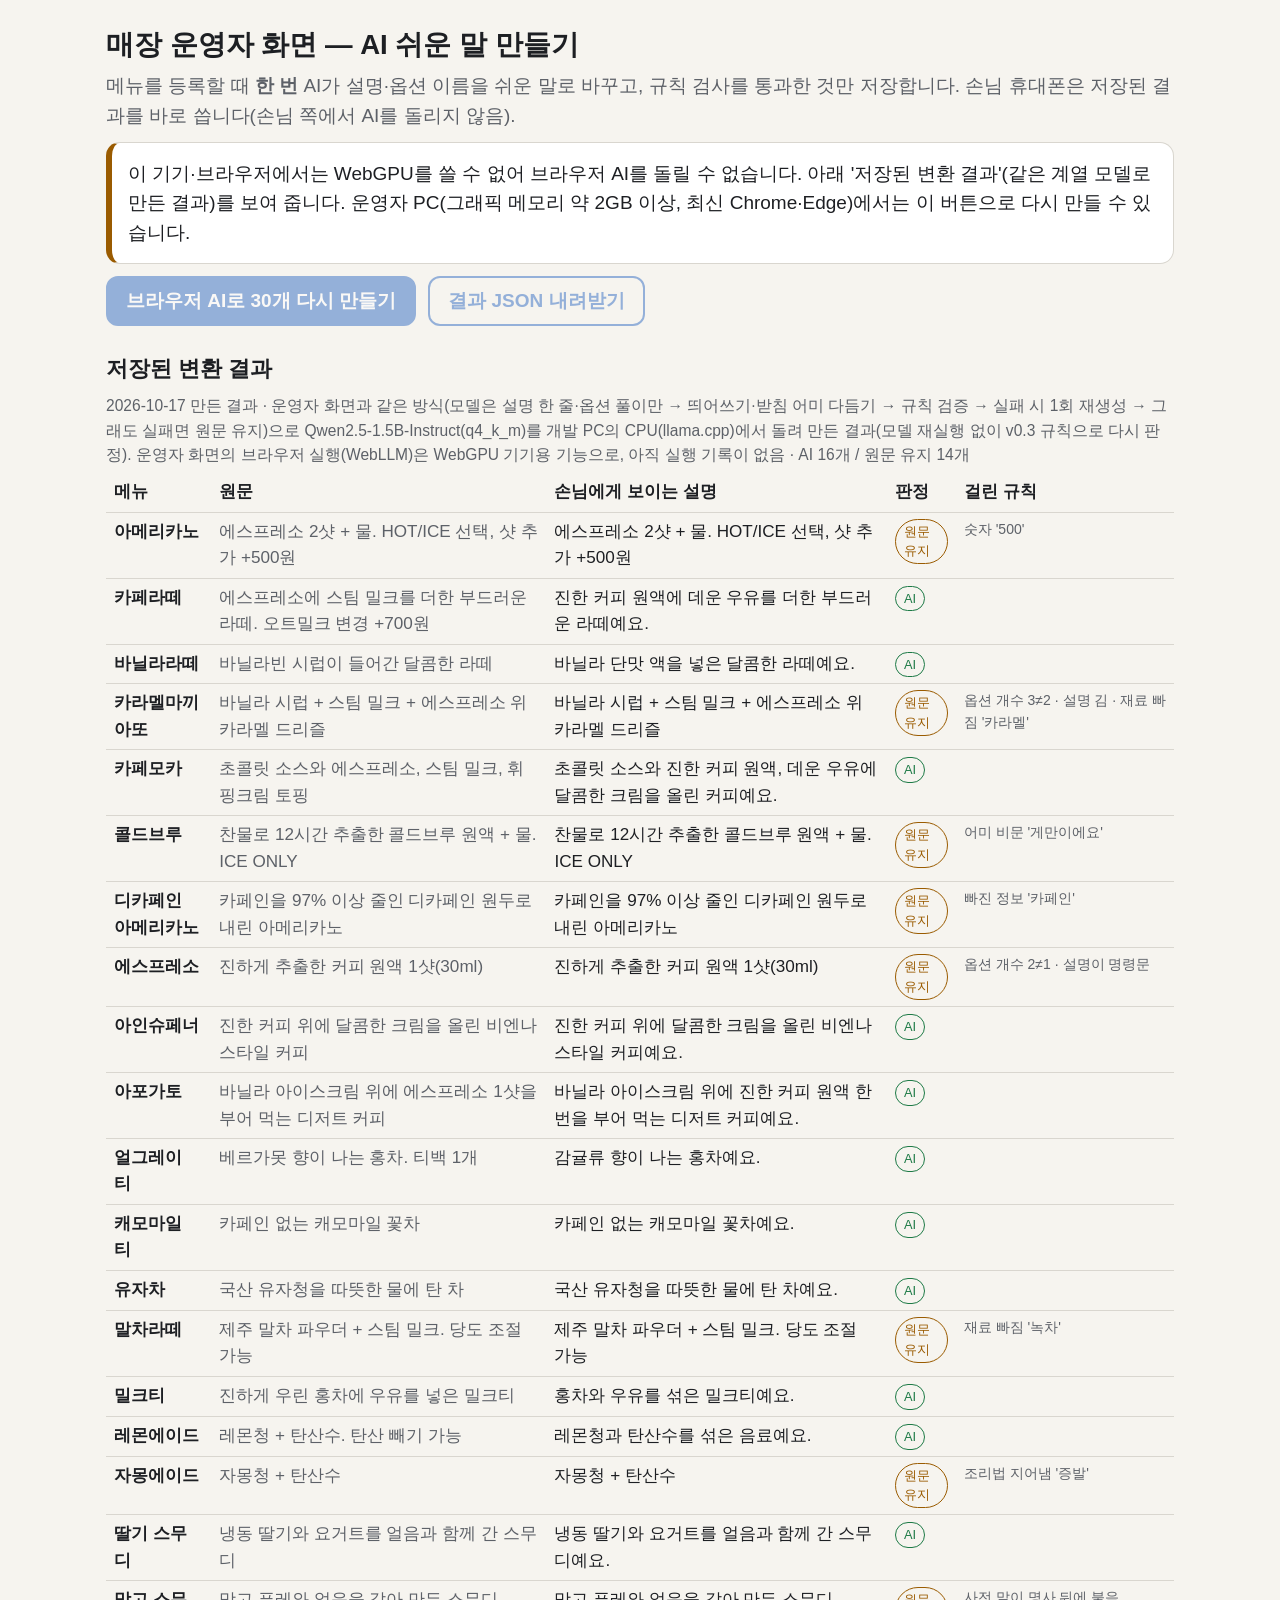
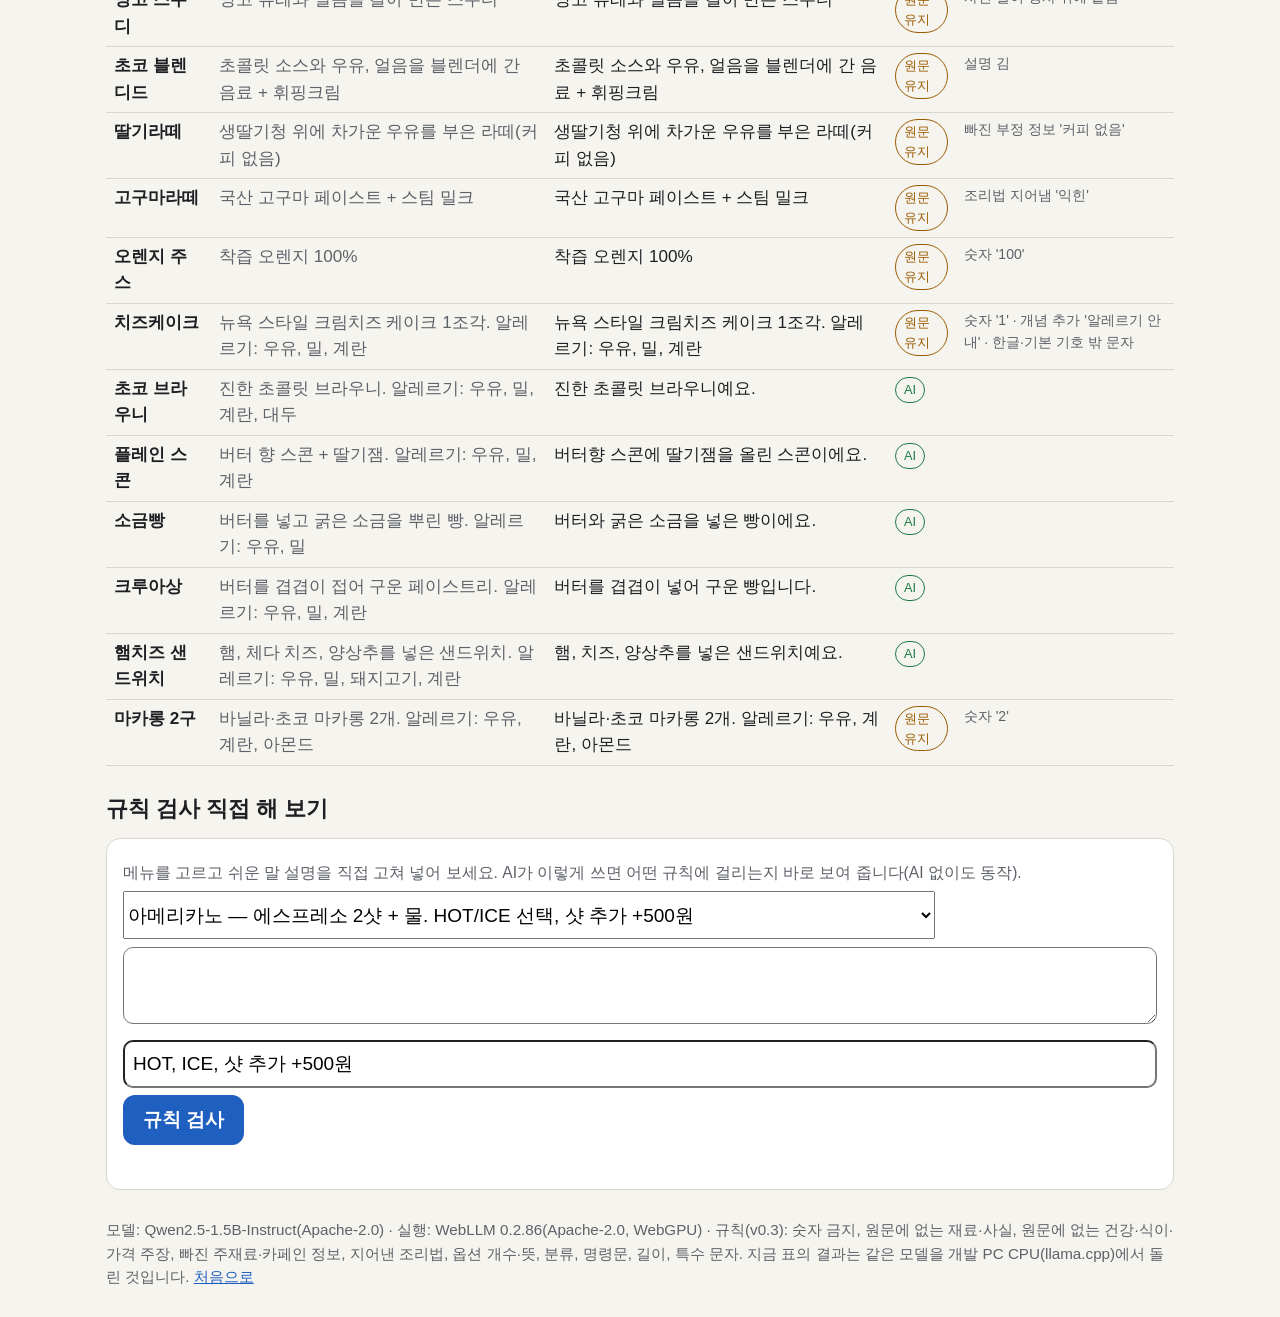
==== admin.html @ 0eb29855 "v0.3: 보안·안전 수정(돌아갈 화면 next는 같은 출처의 정해진 페이지만 — 외부 주소·javascript: 무시, 한 가지씩 모드에서도 알레르기 확인을 반드시 거침, 결제하" ====
<!doctype html>
<html lang="ko">
<head>
<meta charset="utf-8">
<meta name="viewport" content="width=device-width, initial-scale=1">
<title>운영자 화면 — 내 방식 QR</title>
<link rel="stylesheet" href="css/app.css">
</head>
<body>
<main class="wrap wide">
  <h1>매장 운영자 화면 — AI 쉬운 말 만들기</h1>
  <p class="sub">메뉴를 등록할 때 <b>한 번</b> AI가 설명·옵션 이름을 쉬운 말로 바꾸고, 규칙 검사를 통과한 것만 저장합니다. 손님 휴대폰은 저장된 결과를 바로 씁니다(손님 쪽에서 AI를 돌리지 않음).</p>

  <div class="card notice" id="gpu" aria-live="polite">브라우저 AI 사용 가능 여부를 확인하는 중…</div>
  <div class="row">
    <button id="run" type="button" disabled>브라우저 AI로 30개 다시 만들기</button>
    <button id="dl" type="button" class="ghost" disabled>결과 JSON 내려받기</button>
    <span id="prog" class="sub small live"></span>
  </div>

  <h2>저장된 변환 결과</h2>
  <p class="sub small" id="how"></p>
  <div style="overflow-x:auto"><table id="tbl"><thead><tr><th>메뉴</th><th>원문</th><th>손님에게 보이는 설명</th><th>판정</th><th>걸린 규칙</th></tr></thead><tbody></tbody></table></div>

  <h2>규칙 검사 직접 해 보기</h2>
  <div class="card">
    <p class="sub small">메뉴를 고르고 쉬운 말 설명을 직접 고쳐 넣어 보세요. AI가 이렇게 쓰면 어떤 규칙에 걸리는지 바로 보여 줍니다(AI 없이도 동작).</p>
    <div class="row"><select id="pickItem" style="font:inherit; min-height:var(--btn-h)"></select></div>
    <p><textarea id="tryDesc" rows="2" style="width:100%; font:inherit; padding:8px; border-radius:10px"></textarea></p>
    <p><input id="tryOpts" style="width:100%; font:inherit; min-height:var(--btn-h); padding:0 8px; border-radius:10px" placeholder="옵션(쉼표로 나눔)"></p>
    <button id="tryBtn" type="button">규칙 검사</button>
    <div id="tryOut" class="live" aria-live="polite"></div>
  </div>
  <p class="foot">모델: Qwen2.5-1.5B-Instruct(Apache-2.0) · 실행: WebLLM 0.2.86(Apache-2.0, WebGPU) · 규칙(v0.3): 숫자 금지, 원문에 없는 재료·사실, 원문에 없는 건강·식이·가격 주장, 빠진 주재료·카페인 정보, 지어낸 조리법, 옵션 개수·뜻, 분류, 명령문, 길이, 특수 문자. 지금 표의 결과는 같은 모델을 개발 PC CPU(llama.cpp)에서 돌린 것입니다. <a href="index.html">처음으로</a></p>
</main>
<script type="module">
import { loadStore, el } from "./js/common.js";
import { checkEasy, tidy, SYSTEM, EX_IN, EX_OUT, SCHEMA, hints } from "./js/rules.js";
const store = await loadStore();
const items = store.menu.items;
const result = Object.fromEntries(store.easy.rows.map((r) => [r.id, { ...r }]));
document.getElementById("how").textContent = `${store.easy.made} 만든 결과 · ${store.easy.how} · AI ${store.easy.summary.ai}개 / 원문 유지 ${store.easy.summary.original}개`;
const tbody = document.querySelector("#tbl tbody");
function drawTable() {
  tbody.replaceChildren(...items.map((it) => {
    const r = result[it.id] || {};
    const shown = r.used === "AI" ? r.easy_desc : it.desc;
    return el("tr", {}, el("td", {}, el("b", {}, it.name)), el("td", { class: "sub" }, it.desc), el("td", {}, shown),
      el("td", {}, el("span", { class: "tag " + (r.used === "AI" ? "ai" : "orig") }, r.used || "—")),
      el("td", { class: "sub small" }, (r.rule_flags || []).join(" · ")));
  }));
}
drawTable();

// WebGPU 확인 — 없으면 이유를 보여 주고 저장된 결과로 시연
const gpuBox = document.getElementById("gpu");
let adapter = null;
try { adapter = navigator.gpu ? await navigator.gpu.requestAdapter() : null; } catch (e) { adapter = null; }
if (!adapter) {
  gpuBox.textContent = "이 기기·브라우저에서는 WebGPU를 쓸 수 없어 브라우저 AI를 돌릴 수 없습니다. 아래 '저장된 변환 결과'(같은 계열 모델로 만든 결과)를 보여 줍니다. 운영자 PC(그래픽 메모리 약 2GB 이상, 최신 Chrome·Edge)에서는 이 버튼으로 다시 만들 수 있습니다.";
} else {
  gpuBox.classList.remove("notice");
  gpuBox.textContent = "WebGPU 사용 가능 — 버튼을 누르면 모델(약 1GB)을 한 번 내려받아 브라우저 안에서 변환합니다. 메뉴 내용은 서버로 보내지 않습니다.";
  document.getElementById("run").disabled = false;
}

let engine = null, made = null;
const prog = document.getElementById("prog");
document.getElementById("run").onclick = async () => {
  document.getElementById("run").disabled = true;
  try {
    const webllm = await import("https://esm.run/@mlc-ai/web-llm@0.2.86");
    engine = await webllm.CreateMLCEngine("Qwen2.5-1.5B-Instruct-q4f16_1-MLC", { initProgressCallback: (r) => (prog.textContent = r.text) });
    const rows = [];
    for (const [n, it] of items.entries()) {
      const h = hints(it, store.glossary);
      let user = JSON.stringify({ id: it.id, name: it.name, desc: it.desc, options: it.options });
      if (h.length) user += "\n바꿔 쓸 말(꼭 이렇게): " + h.join(", ");
      let out = {}, flags = ["시도 안 함"], tries = 0;
      for (let t = 0; t < 2; t++) {
        tries = t + 1;
        prog.textContent = `${n + 1}/${items.length} ${it.name} — ${t ? "다시 만드는 중" : "만드는 중"}`;
        const r = await engine.chat.completions.create({
          messages: [{ role: "system", content: SYSTEM },
            { role: "user", content: JSON.stringify(EX_IN) + "\n바꿔 쓸 말(꼭 이렇게): 파우더=가루, 스팀 밀크=데운 우유, 휘핑=달콤한 크림, HOT=따뜻하게, ICE=차갑게" },
            { role: "assistant", content: JSON.stringify(EX_OUT) }, { role: "user", content: user }],
          response_format: { type: "json_object", schema: JSON.stringify(SCHEMA) }, temperature: 0.2 + 0.3 * t, max_tokens: 200 });
        try { out = JSON.parse(r.choices[0].message.content); out.easy_desc = tidy(String(out.easy_desc || "")).text; flags = checkEasy(it, out); } catch (e) { out = {}; flags = ["JSON 오류"]; }
        if (!flags.length) break;
      }
      const used = flags.length ? "원문 유지" : "AI";
      result[it.id] = { id: it.id, used, easy_desc: used === "AI" ? out.easy_desc : null, easy_options: used === "AI" ? out.options : null, rule_flags: flags, tries };
      rows.push(result[it.id]); drawTable();
    }
    made = { store_id: store.menu.store_id, made: new Date().toISOString().slice(0, 10), how: "운영자 화면(WebLLM Qwen2.5-1.5B-Instruct-q4f16_1-MLC) → 띄어쓰기·어미 다듬기 → 규칙 검증(v0.3) → 1회 재생성 → 실패면 원문 유지",
      model: "Qwen2.5-1.5B-Instruct-q4f16_1-MLC", summary: { ai: rows.filter((r) => r.used === "AI").length, original: rows.filter((r) => r.used !== "AI").length }, rows };
    prog.textContent = `끝 — AI ${made.summary.ai}개 / 원문 유지 ${made.summary.original}개. 확인 뒤 내려받아 매장 자료로 저장하세요.`;
    document.getElementById("dl").disabled = false;
  } catch (e) {
    prog.textContent = "브라우저 AI 실행 실패: " + (e && e.message ? e.message : e) + " — 저장된 결과를 계속 씁니다.";
  }
};
document.getElementById("dl").onclick = () => {
  const a = el("a", { href: URL.createObjectURL(new Blob([JSON.stringify(made, null, 1)], { type: "application/json" })), download: `easy-${store.menu.store_id}.json` });
  document.body.append(a); a.click(); a.remove();
};

// 규칙 검사 직접 해 보기
const pick = document.getElementById("pickItem");
items.forEach((it) => pick.append(el("option", { value: it.id }, `${it.name} — ${it.desc}`)));
function loadTry() {
  const it = items.find((i) => i.id === pick.value), r = result[it.id];
  document.getElementById("tryDesc").value = r && r.used === "AI" ? r.easy_desc : "";
  document.getElementById("tryOpts").value = (r && r.easy_options ? r.easy_options : it.options).join(", ");
  document.getElementById("tryOut").textContent = "";
}
pick.onchange = loadTry; loadTry();
document.getElementById("tryBtn").onclick = () => {
  const it = items.find((i) => i.id === pick.value);
  const opts = document.getElementById("tryOpts").value.split(",").map((s) => s.trim()).filter(Boolean);
  const flags = checkEasy(it, { id: it.id, easy_desc: tidy(document.getElementById("tryDesc").value.trim()).text, options: opts });
  const out = document.getElementById("tryOut");
  out.replaceChildren(flags.length ? el("div", { class: "card allergy" }, el("b", {}, "걸린 규칙 → 이 글은 손님에게 보이지 않고 원문이 나갑니다"), el("ul", {}, ...flags.map((f) => el("li", {}, f))))
    : el("div", { class: "card" }, el("b", {}, "통과 → 이 쉬운 말이 손님 화면에 나갑니다")));
};
</script>
</body>
</html>
---- css/app.css ----
/* 내 방식 QR — 공통 스타일. 프로필 기능 코드가 body 클래스로 붙는다:
   p-big(큰 글씨) · p-hc(고대비) · p-touch(큰 버튼) · p-one(한 화면 한 선택) — 쉬운 말·읽어 주기는 내용·동작으로 처리 */
:root {
  --bg: #f6f4ef;
  --surface: #ffffff;
  --ink: #1d1f23;
  --sub: #5d6168;
  --line: #d9d6cf;
  --accent: #1f5fbf;
  --accent-ink: #ffffff;
  --ok: #1d7a46;
  --warn: #9a5b00;
  --danger: #b3261e;
  --focus: #ffbf00;
  --fs: 19px;   /* v0.3: 첫 화면 글씨 17px → 19px(1차 모의 심사 E) */
  --btn-h: 48px;
  --radius: 14px;
  --gap: 12px;
}
.p-big { --fs: 28px; }
.p-touch { --btn-h: 76px; --gap: 18px; }
.p-hc {
  --bg: #000000; --surface: #0b0b0b; --ink: #ffffff; --sub: #e6e6e6; --line: #ffffff;
  --accent: #ffd400; --accent-ink: #000000; --ok: #7CFF9B; --warn: #ffd400; --danger: #ff8a80;
}
* { box-sizing: border-box; }
html, body { margin: 0; padding: 0; }
body {
  background: var(--bg); color: var(--ink);
  font: 400 var(--fs)/1.55 -apple-system, "Apple SD Gothic Neo", "Malgun Gothic", "Noto Sans KR", sans-serif;
  -webkit-text-size-adjust: 100%;
}
a { color: var(--accent); }
.p-hc a { color: var(--accent); text-decoration: underline; }
:focus-visible { outline: 4px solid var(--focus); outline-offset: 2px; }
.wrap { max-width: 720px; margin: 0 auto; padding: 16px; }
.wide { max-width: 1100px; }
h1 { font-size: 1.45em; line-height: 1.3; margin: 0.4em 0 0.3em; }
h2 { font-size: 1.15em; margin: 1.2em 0 0.4em; }
p { margin: 0.4em 0; }
.sub { color: var(--sub); }
.small { font-size: 0.82em; }
.card {
  background: var(--surface); border: 1px solid var(--line); border-radius: var(--radius);
  padding: 16px; margin: var(--gap) 0;
}
.p-hc .card { border-width: 2px; }
.row { display: flex; gap: var(--gap); flex-wrap: wrap; align-items: center; }
.grow { flex: 1 1 auto; }
button, .btn {
  display: inline-flex; align-items: center; justify-content: center; gap: 8px;
  min-height: var(--btn-h); min-width: var(--btn-h); padding: 8px 18px;
  font: inherit; font-weight: 700; border-radius: 12px; cursor: pointer;
  border: 2px solid var(--accent); background: var(--accent); color: var(--accent-ink); text-decoration: none;
}
button.ghost, .btn.ghost { background: transparent; color: var(--accent); }
button.danger { background: var(--danger); border-color: var(--danger); color: #fff; }
.p-hc button.danger { color: #000; }
button:disabled { opacity: 0.45; cursor: not-allowed; }
.block { display: flex; width: 100%; margin: var(--gap) 0; }
.tag { display: inline-block; font-size: 0.75em; padding: 2px 8px; border-radius: 999px; border: 1px solid var(--line); color: var(--sub); }
.tag.ai { border-color: var(--ok); color: var(--ok); }
.tag.orig { border-color: var(--warn); color: var(--warn); }
.notice { border-left: 6px solid var(--warn); }
.allergy { border-left: 6px solid var(--danger); }
.price { font-weight: 800; white-space: nowrap; }
.callbar {
  position: sticky; bottom: 0; background: var(--bg); padding: 10px 0; border-top: 1px solid var(--line);
  display: flex; gap: var(--gap);
}
.callbar button { flex: 1; }
table { border-collapse: collapse; width: 100%; font-size: 0.9em; }
th, td { border-bottom: 1px solid var(--line); padding: 6px 8px; text-align: left; vertical-align: top; }
.toggle {
  display: flex; align-items: center; justify-content: space-between; gap: 12px; padding: 12px 0;
  border-bottom: 1px solid var(--line); min-height: var(--btn-h);
}
.toggle input { width: 32px; height: 32px; accent-color: var(--accent); }
.step-title { font-size: 1.25em; font-weight: 800; margin: 0.2em 0 0.6em; }
.step-title:focus { outline: none; }
.choice { display: flex; flex-direction: column; gap: var(--gap); }
.choice button { justify-content: flex-start; text-align: left; background: var(--surface); color: var(--ink); border-color: var(--line); }
.choice button[aria-pressed="true"] { border-color: var(--accent); box-shadow: inset 0 0 0 3px var(--accent); }
.foot { margin: 28px 0 12px; font-size: 0.8em; color: var(--sub); }
.qrbox { display: flex; justify-content: center; padding: 12px; background: #fff; border-radius: 12px; }
.qrbox img, .qrbox svg { width: 240px; height: 240px; image-rendering: pixelated; }
.live { min-height: 1.5em; }
/* 키오스크(기본 화면 — 일부러 빽빽하게) */
.kiosk { font-size: 13px; }
.kiosk .grid { display: grid; grid-template-columns: repeat(auto-fill, minmax(120px, 1fr)); gap: 6px; }
.kiosk .item { background: #fff; border: 1px solid #ddd; border-radius: 6px; padding: 6px; font-size: 12px; line-height: 1.3; }
.kiosk .item b { display: block; font-size: 13px; }
.kiosk .tabs { display: flex; gap: 4px; flex-wrap: wrap; margin: 6px 0; }
.kiosk .tabs button { min-height: 30px; padding: 2px 10px; font-size: 12px; border-radius: 6px; }
.kiosk .myway { min-height: 64px; font-size: 18px; width: 100%; margin: 8px 0; }
.modal { position: fixed; inset: 0; background: rgba(0,0,0,0.55); display: none; align-items: center; justify-content: center; padding: 16px; z-index: 10; }
.modal.open { display: flex; }
.modal .card { max-width: 420px; width: 100%; }
/* 한 기기 시연 */
.demo { display: grid; grid-template-columns: 1.4fr 1fr; gap: 16px; }
.demo iframe { width: 100%; height: 760px; border: 1px solid var(--line); border-radius: 16px; background: #fff; }
.phoneframe { max-width: 400px; justify-self: center; width: 100%; }
@media (max-width: 860px) { .demo { grid-template-columns: 1fr; } .demo iframe { height: 640px; } }

/* v0.3: 화면 읽기 프로그램에만 들리는 안내 한 줄(aria-live는 여기만) */
.sr-only { position:absolute; width:1px; height:1px; padding:0; margin:-1px; overflow:hidden; clip:rect(0,0,0,0); white-space:nowrap; border:0; }
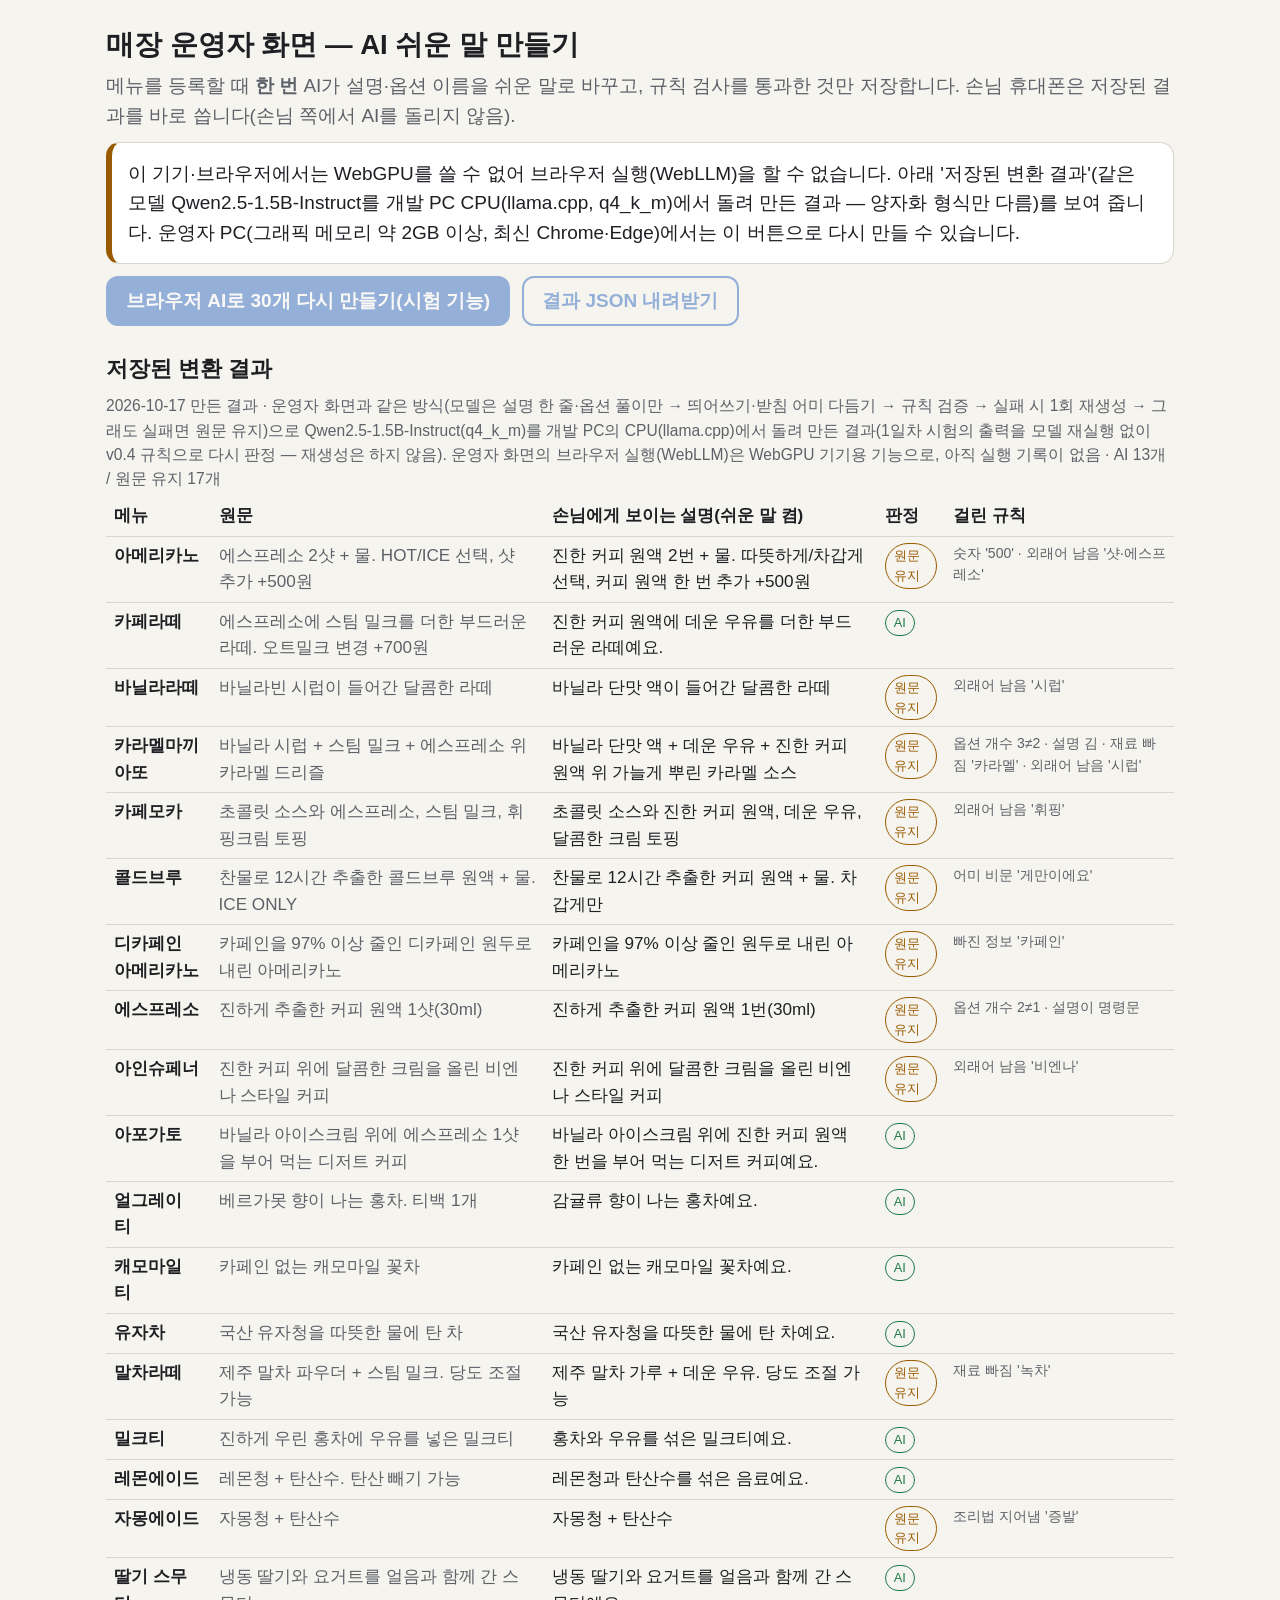
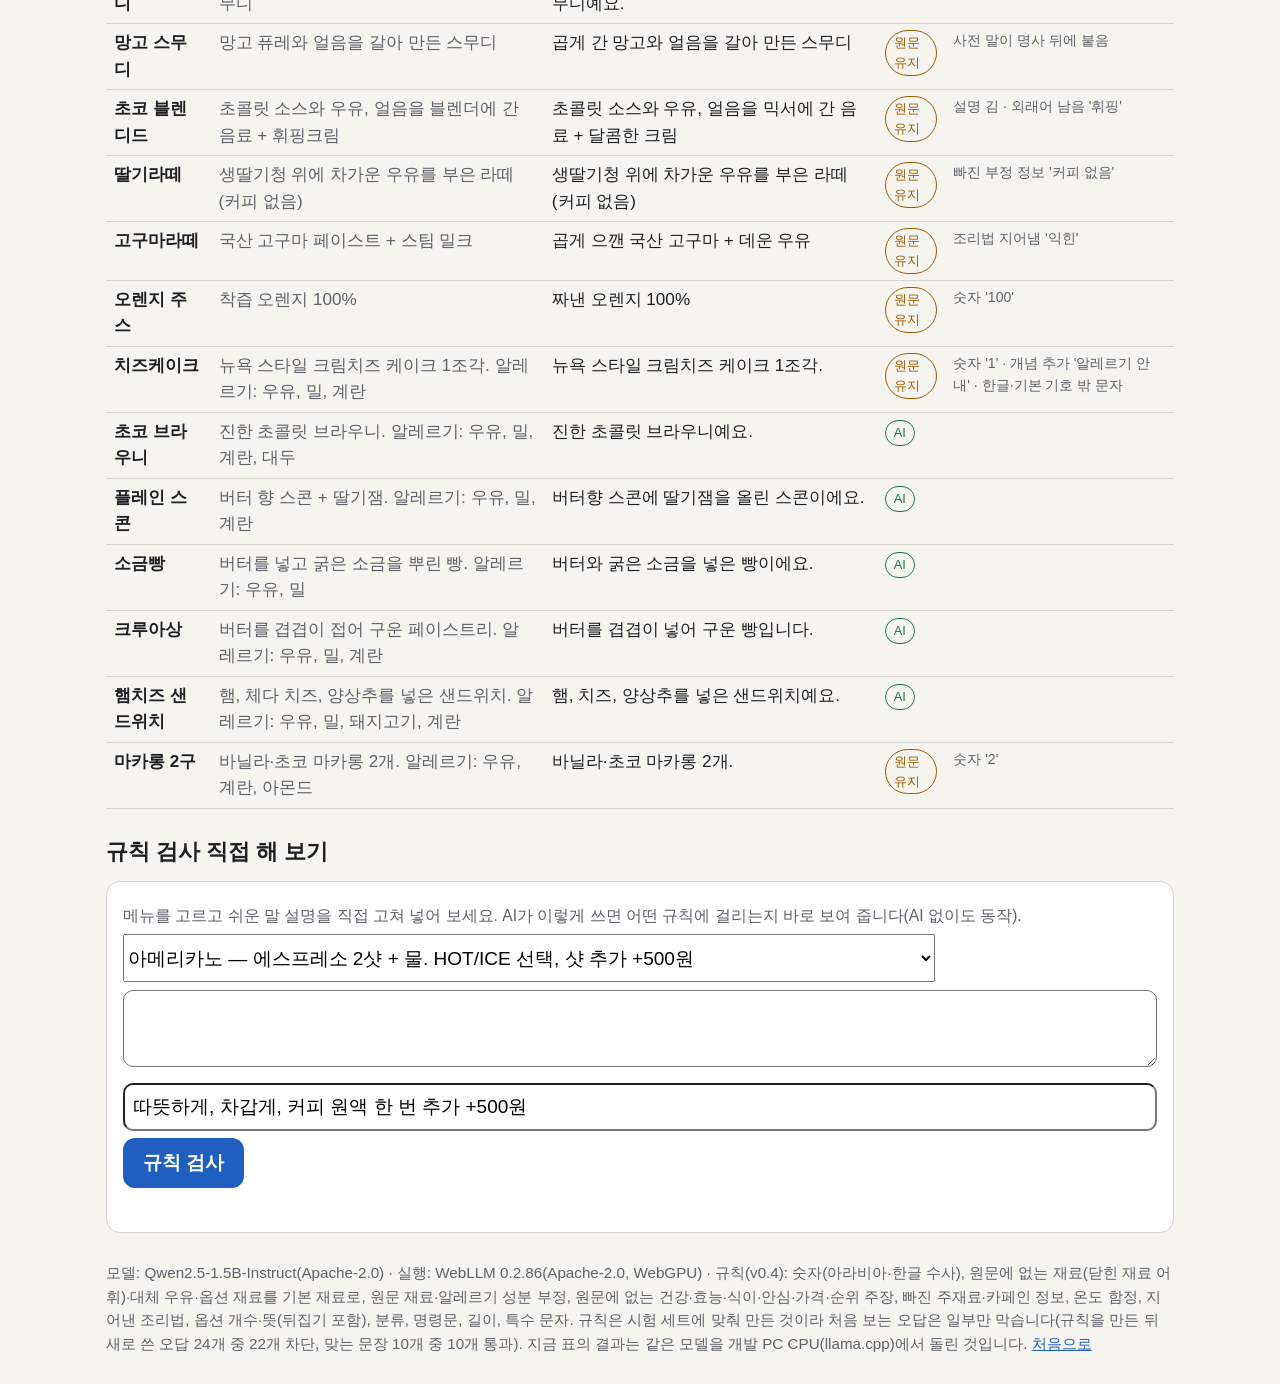
==== commit a58d6518: "v0.4: 알레르기(모든 모드에서 메뉴를 고르면 설명·알레르기 확인이 먼저, 매장이 적지 않은 메뉴는 메뉴 글의 재료 낱말로 성분 표시 + '매장에 확인') · 키오스크가 자기 가" ====
--- a/admin.html
+++ b/admin.html
@@ -13,14 +13,14 @@
 
   <div class="card notice" id="gpu" aria-live="polite">브라우저 AI 사용 가능 여부를 확인하는 중…</div>
   <div class="row">
-    <button id="run" type="button" disabled>브라우저 AI로 30개 다시 만들기</button>
+    <button id="run" type="button" disabled>브라우저 AI로 30개 다시 만들기(시험 기능)</button>
     <button id="dl" type="button" class="ghost" disabled>결과 JSON 내려받기</button>
     <span id="prog" class="sub small live"></span>
   </div>
 
   <h2>저장된 변환 결과</h2>
   <p class="sub small" id="how"></p>
-  <div style="overflow-x:auto"><table id="tbl"><thead><tr><th>메뉴</th><th>원문</th><th>손님에게 보이는 설명</th><th>판정</th><th>걸린 규칙</th></tr></thead><tbody></tbody></table></div>
+  <div style="overflow-x:auto"><table id="tbl"><thead><tr><th>메뉴</th><th>원문</th><th>손님에게 보이는 설명(쉬운 말 켬)</th><th>판정</th><th>걸린 규칙</th></tr></thead><tbody></tbody></table></div>
 
   <h2>규칙 검사 직접 해 보기</h2>
   <div class="card">
@@ -31,10 +31,10 @@
     <button id="tryBtn" type="button">규칙 검사</button>
     <div id="tryOut" class="live" aria-live="polite"></div>
   </div>
-  <p class="foot">모델: Qwen2.5-1.5B-Instruct(Apache-2.0) · 실행: WebLLM 0.2.86(Apache-2.0, WebGPU) · 규칙(v0.3): 숫자 금지, 원문에 없는 재료·사실, 원문에 없는 건강·식이·가격 주장, 빠진 주재료·카페인 정보, 지어낸 조리법, 옵션 개수·뜻, 분류, 명령문, 길이, 특수 문자. 지금 표의 결과는 같은 모델을 개발 PC CPU(llama.cpp)에서 돌린 것입니다. <a href="index.html">처음으로</a></p>
+  <p class="foot">모델: Qwen2.5-1.5B-Instruct(Apache-2.0) · 실행: WebLLM 0.2.86(Apache-2.0, WebGPU) · 규칙(v0.4): 숫자(아라비아·한글 수사), 원문에 없는 재료(닫힌 재료 어휘)·대체 우유·옵션 재료를 기본 재료로, 원문 재료·알레르기 성분 부정, 원문에 없는 건강·효능·식이·안심·가격·순위 주장, 빠진 주재료·카페인 정보, 온도 함정, 지어낸 조리법, 옵션 개수·뜻(뒤집기 포함), 분류, 명령문, 길이, 특수 문자. 규칙은 시험 세트에 맞춰 만든 것이라 처음 보는 오답은 일부만 막습니다(규칙을 만든 뒤 새로 쓴 오답 24개 중 22개 차단, 맞는 문장 10개 중 10개 통과). 지금 표의 결과는 같은 모델을 개발 PC CPU(llama.cpp)에서 돌린 것입니다. <a href="index.html">처음으로</a></p>
 </main>
 <script type="module">
-import { loadStore, el } from "./js/common.js";
+import { loadStore, viewItem, el } from "./js/common.js";
 import { checkEasy, tidy, SYSTEM, EX_IN, EX_OUT, SCHEMA, hints } from "./js/rules.js";
 const store = await loadStore();
 const items = store.menu.items;
@@ -44,7 +44,8 @@
 function drawTable() {
   tbody.replaceChildren(...items.map((it) => {
     const r = result[it.id] || {};
-    const shown = r.used === "AI" ? r.easy_desc : it.desc;
+    // v0.4(2차 모의 심사 C): 실제 손님 화면(쉬운 말 켬)과 같은 글 — 원문 유지 항목은 사전 치환본 또는 매장 원문
+    const shown = viewItem(it, store, true).desc;
     return el("tr", {}, el("td", {}, el("b", {}, it.name)), el("td", { class: "sub" }, it.desc), el("td", {}, shown),
       el("td", {}, el("span", { class: "tag " + (r.used === "AI" ? "ai" : "orig") }, r.used || "—")),
       el("td", { class: "sub small" }, (r.rule_flags || []).join(" · ")));
@@ -54,13 +55,15 @@
 
 // WebGPU 확인 — 없으면 이유를 보여 주고 저장된 결과로 시연
 const gpuBox = document.getElementById("gpu");
-let adapter = null;
+let adapter = null, MODEL = "Qwen2.5-1.5B-Instruct-q4f16_1-MLC";
 try { adapter = navigator.gpu ? await navigator.gpu.requestAdapter() : null; } catch (e) { adapter = null; }
 if (!adapter) {
-  gpuBox.textContent = "이 기기·브라우저에서는 WebGPU를 쓸 수 없어 브라우저 AI를 돌릴 수 없습니다. 아래 '저장된 변환 결과'(같은 계열 모델로 만든 결과)를 보여 줍니다. 운영자 PC(그래픽 메모리 약 2GB 이상, 최신 Chrome·Edge)에서는 이 버튼으로 다시 만들 수 있습니다.";
+  gpuBox.textContent = "이 기기·브라우저에서는 WebGPU를 쓸 수 없어 브라우저 실행(WebLLM)을 할 수 없습니다. 아래 '저장된 변환 결과'(같은 모델 Qwen2.5-1.5B-Instruct를 개발 PC CPU(llama.cpp, q4_k_m)에서 돌려 만든 결과 — 양자화 형식만 다름)를 보여 줍니다. 운영자 PC(그래픽 메모리 약 2GB 이상, 최신 Chrome·Edge)에서는 이 버튼으로 다시 만들 수 있습니다.";
 } else {
   gpuBox.classList.remove("notice");
-  gpuBox.textContent = "WebGPU 사용 가능 — 버튼을 누르면 모델(약 1GB)을 한 번 내려받아 브라우저 안에서 변환합니다. 메뉴 내용은 서버로 보내지 않습니다.";
+  const f16 = adapter.features && adapter.features.has("shader-f16");
+  MODEL = f16 ? "Qwen2.5-1.5B-Instruct-q4f16_1-MLC" : "Qwen2.5-1.5B-Instruct-q4f32_1-MLC"; // v0.4(2차 모의 심사 C): f16이 없는 기기는 q4f32
+  gpuBox.textContent = `WebGPU 사용 가능(${f16 ? "f16" : "f16 없음 → q4f32"}) — 버튼을 누르면 모델(약 1~1.9GB)을 한 번 내려받아 브라우저 안에서 변환합니다. 메뉴 내용은 서버로 보내지 않습니다. (이 기능은 아직 실행 기록이 없는 시험 기능입니다)`;
   document.getElementById("run").disabled = false;
 }
 
@@ -70,7 +73,7 @@
   document.getElementById("run").disabled = true;
   try {
     const webllm = await import("https://esm.run/@mlc-ai/web-llm@0.2.86");
-    engine = await webllm.CreateMLCEngine("Qwen2.5-1.5B-Instruct-q4f16_1-MLC", { initProgressCallback: (r) => (prog.textContent = r.text) });
+    engine = await webllm.CreateMLCEngine(MODEL, { initProgressCallback: (r) => (prog.textContent = r.text) });
     const rows = [];
     for (const [n, it] of items.entries()) {
       const h = hints(it, store.glossary);
@@ -85,15 +88,15 @@
             { role: "user", content: JSON.stringify(EX_IN) + "\n바꿔 쓸 말(꼭 이렇게): 파우더=가루, 스팀 밀크=데운 우유, 휘핑=달콤한 크림, HOT=따뜻하게, ICE=차갑게" },
             { role: "assistant", content: JSON.stringify(EX_OUT) }, { role: "user", content: user }],
           response_format: { type: "json_object", schema: JSON.stringify(SCHEMA) }, temperature: 0.2 + 0.3 * t, max_tokens: 200 });
-        try { out = JSON.parse(r.choices[0].message.content); out.easy_desc = tidy(String(out.easy_desc || "")).text; flags = checkEasy(it, out); } catch (e) { out = {}; flags = ["JSON 오류"]; }
+        try { out = JSON.parse(r.choices[0].message.content); out.easy_desc = tidy(String(out.easy_desc || "")).text; flags = checkEasy(it, out, store.glossary); } catch (e) { out = {}; flags = ["JSON 오류"]; }
         if (!flags.length) break;
       }
       const used = flags.length ? "원문 유지" : "AI";
       result[it.id] = { id: it.id, used, easy_desc: used === "AI" ? out.easy_desc : null, easy_options: used === "AI" ? out.options : null, rule_flags: flags, tries };
       rows.push(result[it.id]); drawTable();
     }
-    made = { store_id: store.menu.store_id, made: new Date().toISOString().slice(0, 10), how: "운영자 화면(WebLLM Qwen2.5-1.5B-Instruct-q4f16_1-MLC) → 띄어쓰기·어미 다듬기 → 규칙 검증(v0.3) → 1회 재생성 → 실패면 원문 유지",
-      model: "Qwen2.5-1.5B-Instruct-q4f16_1-MLC", summary: { ai: rows.filter((r) => r.used === "AI").length, original: rows.filter((r) => r.used !== "AI").length }, rows };
+    made = { store_id: store.menu.store_id, made: new Date().toISOString().slice(0, 10), how: `운영자 화면(WebLLM ${MODEL}) → 띄어쓰기·어미 다듬기 → 규칙 검증(v0.4) → 1회 재생성 → 실패면 원문 유지`,
+      model: MODEL, summary: { ai: rows.filter((r) => r.used === "AI").length, original: rows.filter((r) => r.used !== "AI").length }, rows };
     prog.textContent = `끝 — AI ${made.summary.ai}개 / 원문 유지 ${made.summary.original}개. 확인 뒤 내려받아 매장 자료로 저장하세요.`;
     document.getElementById("dl").disabled = false;
   } catch (e) {
@@ -111,16 +114,16 @@
 function loadTry() {
   const it = items.find((i) => i.id === pick.value), r = result[it.id];
   document.getElementById("tryDesc").value = r && r.used === "AI" ? r.easy_desc : "";
-  document.getElementById("tryOpts").value = (r && r.easy_options ? r.easy_options : it.options).join(", ");
+  document.getElementById("tryOpts").value = viewItem(it, store, true).options.join(", "); // 손님 화면에 보이는 옵션 글
   document.getElementById("tryOut").textContent = "";
 }
 pick.onchange = loadTry; loadTry();
 document.getElementById("tryBtn").onclick = () => {
   const it = items.find((i) => i.id === pick.value);
   const opts = document.getElementById("tryOpts").value.split(",").map((s) => s.trim()).filter(Boolean);
-  const flags = checkEasy(it, { id: it.id, easy_desc: tidy(document.getElementById("tryDesc").value.trim()).text, options: opts });
+  const flags = checkEasy(it, { id: it.id, easy_desc: tidy(document.getElementById("tryDesc").value.trim()).text, options: opts }, store.glossary);
   const out = document.getElementById("tryOut");
-  out.replaceChildren(flags.length ? el("div", { class: "card allergy" }, el("b", {}, "걸린 규칙 → 이 글은 손님에게 보이지 않고 원문이 나갑니다"), el("ul", {}, ...flags.map((f) => el("li", {}, f))))
+  out.replaceChildren(flags.length ? el("div", { class: "card allergy" }, el("b", {}, "걸린 규칙 → 이 글은 손님에게 보이지 않고, 쉬운 낱말로 바꾼 매장 설명(그것도 어색하면 매장 설명 그대로)이 나갑니다"), el("ul", {}, ...flags.map((f) => el("li", {}, f))))
     : el("div", { class: "card" }, el("b", {}, "통과 → 이 쉬운 말이 손님 화면에 나갑니다")));
 };
 </script>
--- a/css/app.css
+++ b/css/app.css
@@ -69,6 +69,9 @@
   display: flex; gap: var(--gap);
 }
 .callbar button { flex: 1; }
+/* v0.4(2차 모의 심사 A: 하단 바가 초점 받은 메뉴를 최대 61% 가림) — 초점이 옮겨 갈 때 하단 바 높이만큼 비워 두기 */
+html { scroll-padding-bottom: calc(var(--btn-h) * 1.5 + 40px); }
+#app :focus { scroll-margin-bottom: calc(var(--btn-h) * 1.5 + 40px); }
 table { border-collapse: collapse; width: 100%; font-size: 0.9em; }
 th, td { border-bottom: 1px solid var(--line); padding: 6px 8px; text-align: left; vertical-align: top; }
 .toggle {
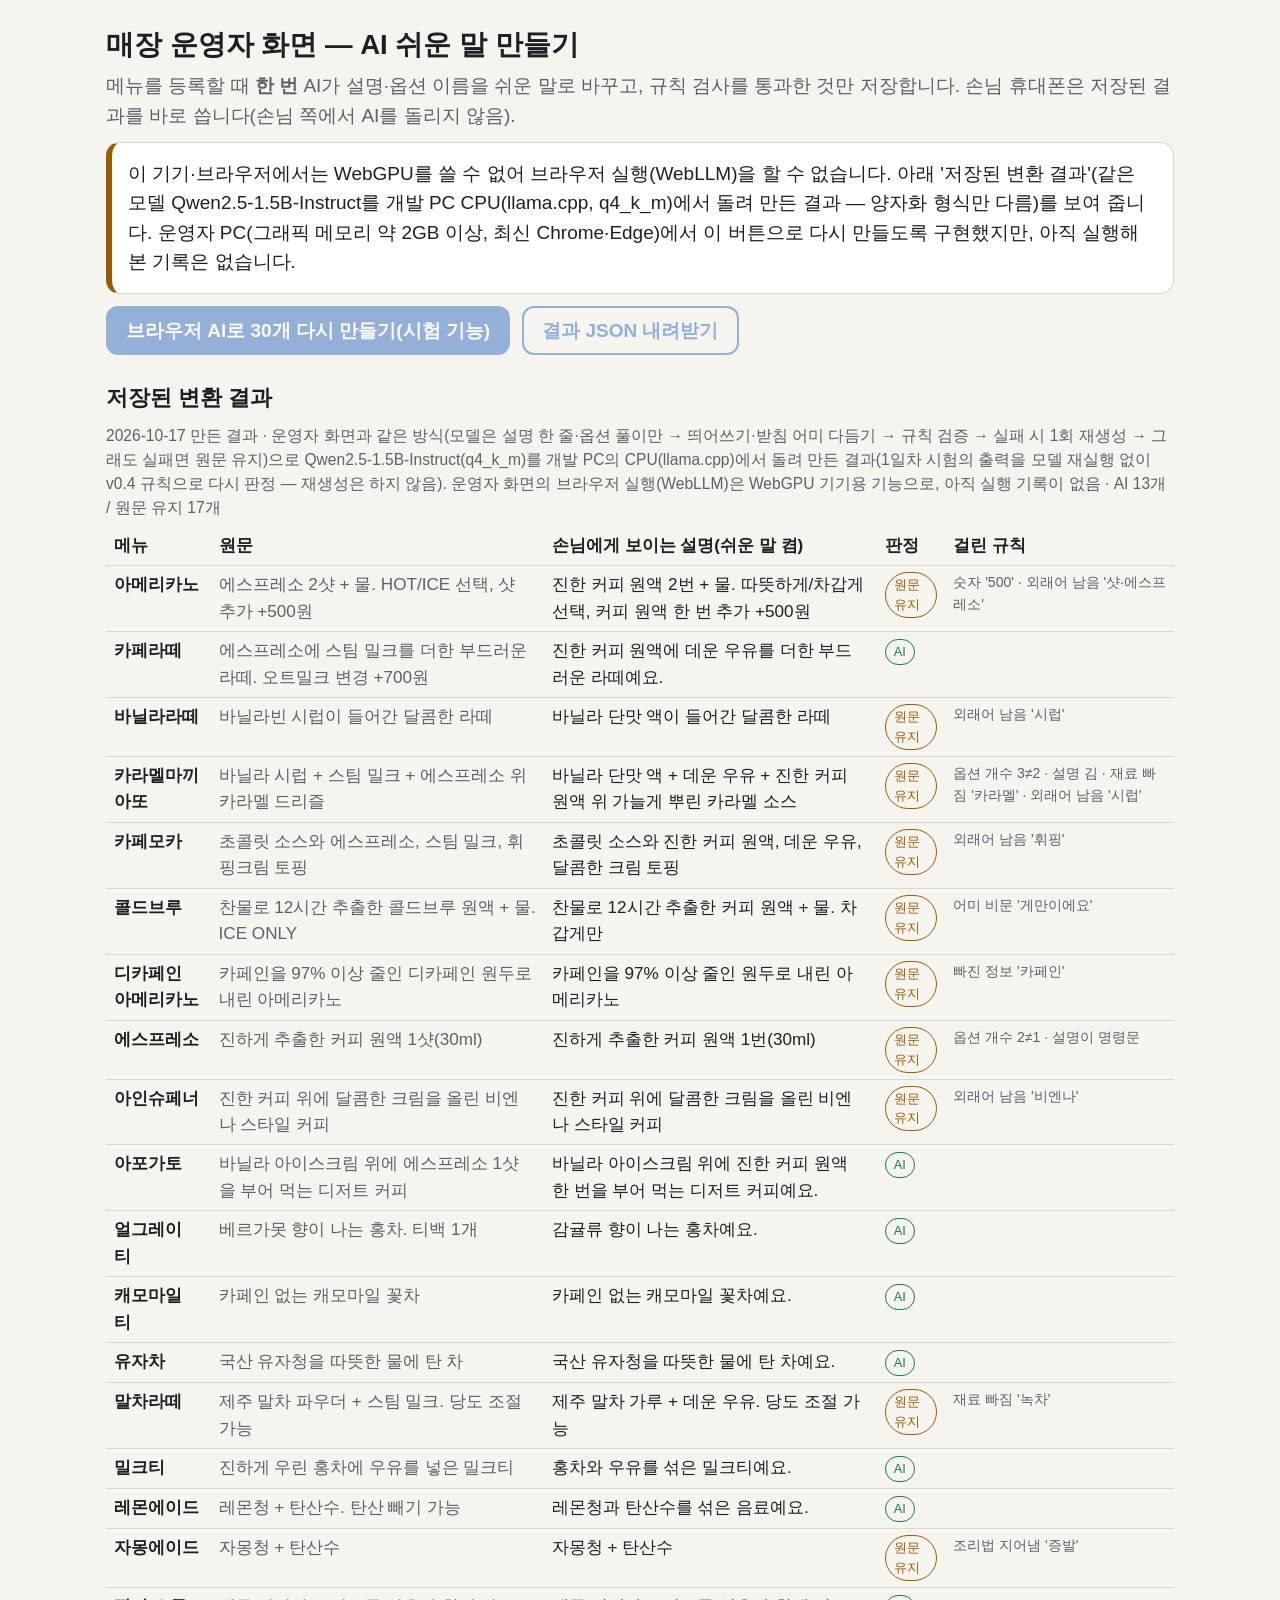
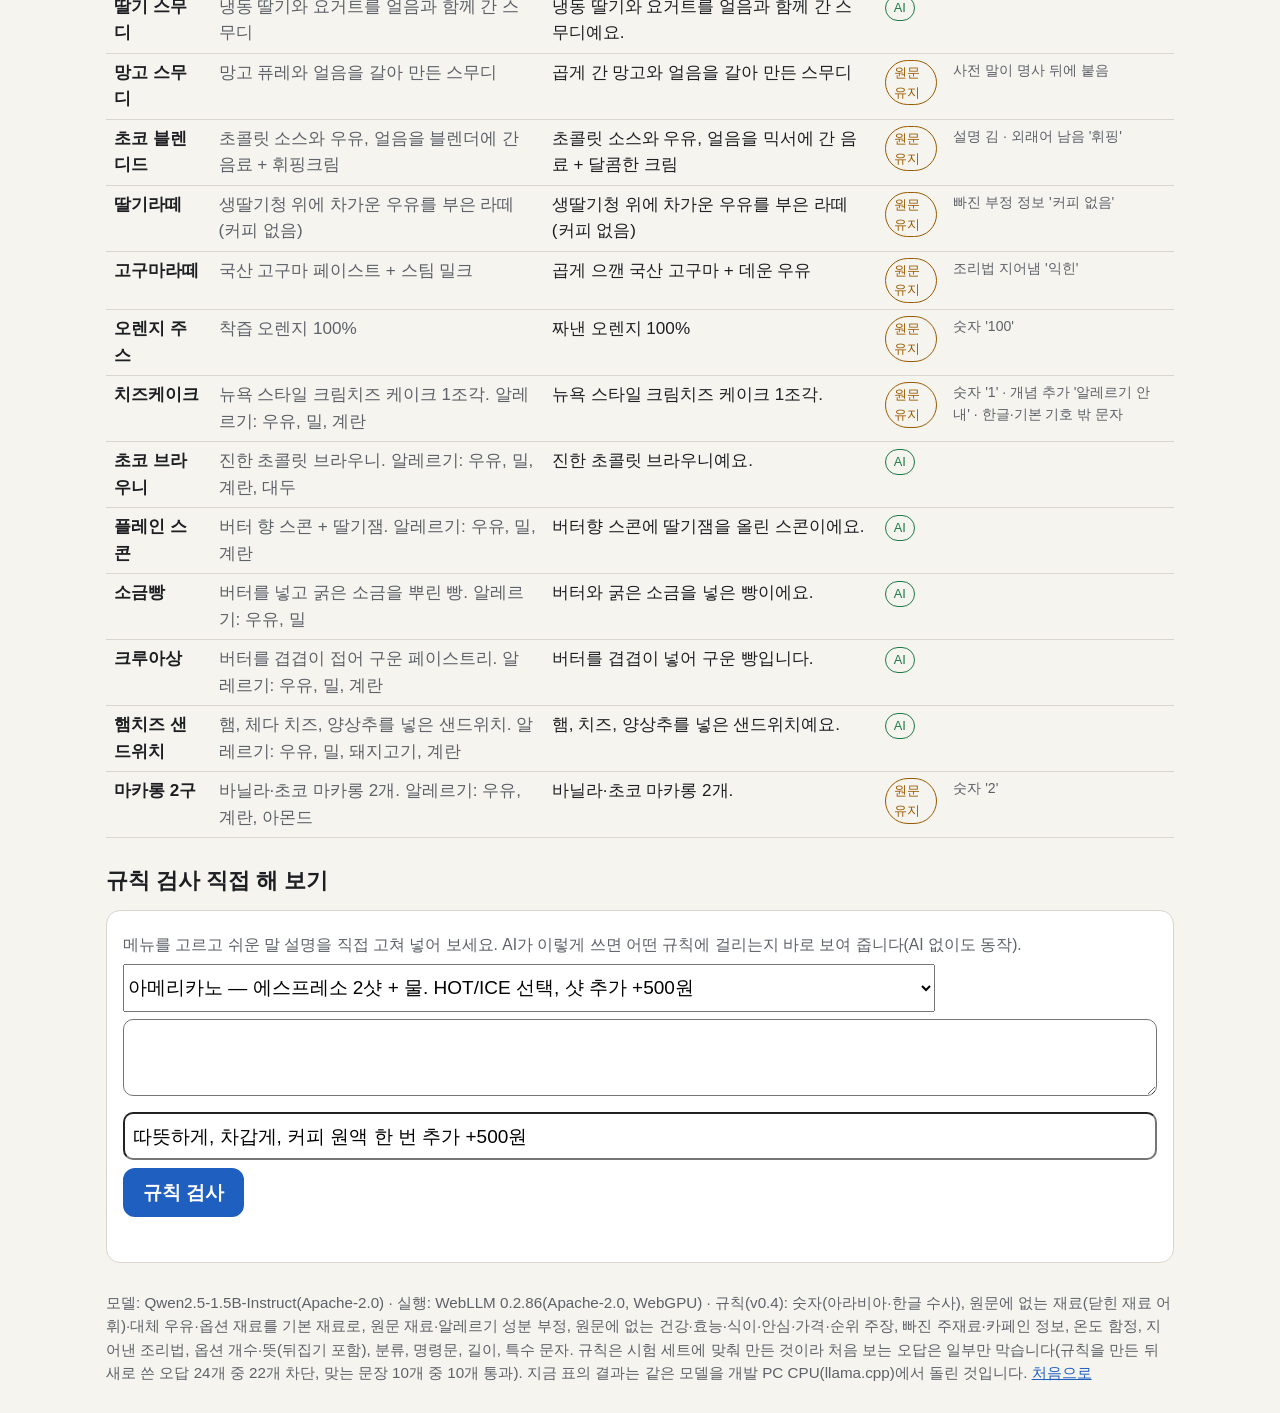
==== commit be5ebf3c: "v0.4: 운영자 화면 안내 — 브라우저 다시 만들기는 구현했지만 아직 실행 기록이 없음을 사실대로" ====
--- a/admin.html
+++ b/admin.html
@@ -58,7 +58,7 @@
 let adapter = null, MODEL = "Qwen2.5-1.5B-Instruct-q4f16_1-MLC";
 try { adapter = navigator.gpu ? await navigator.gpu.requestAdapter() : null; } catch (e) { adapter = null; }
 if (!adapter) {
-  gpuBox.textContent = "이 기기·브라우저에서는 WebGPU를 쓸 수 없어 브라우저 실행(WebLLM)을 할 수 없습니다. 아래 '저장된 변환 결과'(같은 모델 Qwen2.5-1.5B-Instruct를 개발 PC CPU(llama.cpp, q4_k_m)에서 돌려 만든 결과 — 양자화 형식만 다름)를 보여 줍니다. 운영자 PC(그래픽 메모리 약 2GB 이상, 최신 Chrome·Edge)에서는 이 버튼으로 다시 만들 수 있습니다.";
+  gpuBox.textContent = "이 기기·브라우저에서는 WebGPU를 쓸 수 없어 브라우저 실행(WebLLM)을 할 수 없습니다. 아래 '저장된 변환 결과'(같은 모델 Qwen2.5-1.5B-Instruct를 개발 PC CPU(llama.cpp, q4_k_m)에서 돌려 만든 결과 — 양자화 형식만 다름)를 보여 줍니다. 운영자 PC(그래픽 메모리 약 2GB 이상, 최신 Chrome·Edge)에서 이 버튼으로 다시 만들도록 구현했지만, 아직 실행해 본 기록은 없습니다.";
 } else {
   gpuBox.classList.remove("notice");
   const f16 = adapter.features && adapter.features.has("shader-f16");
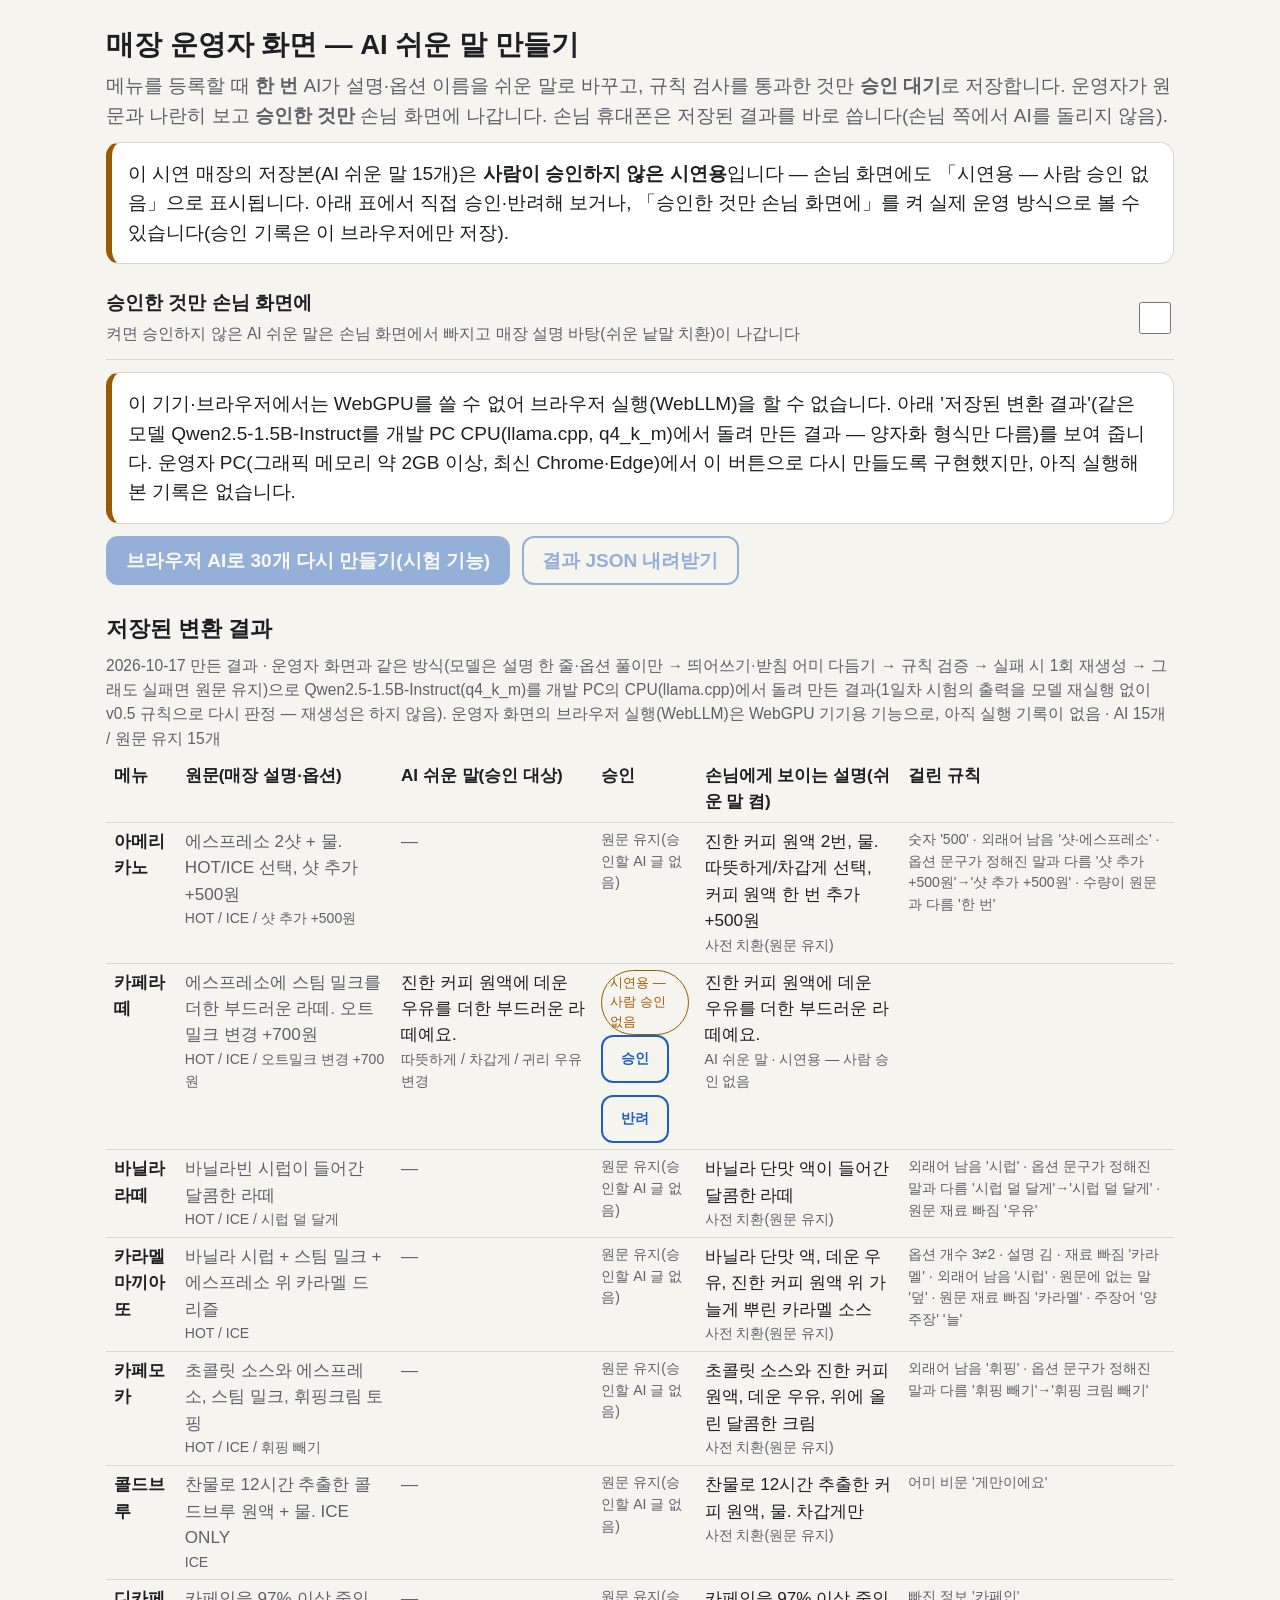
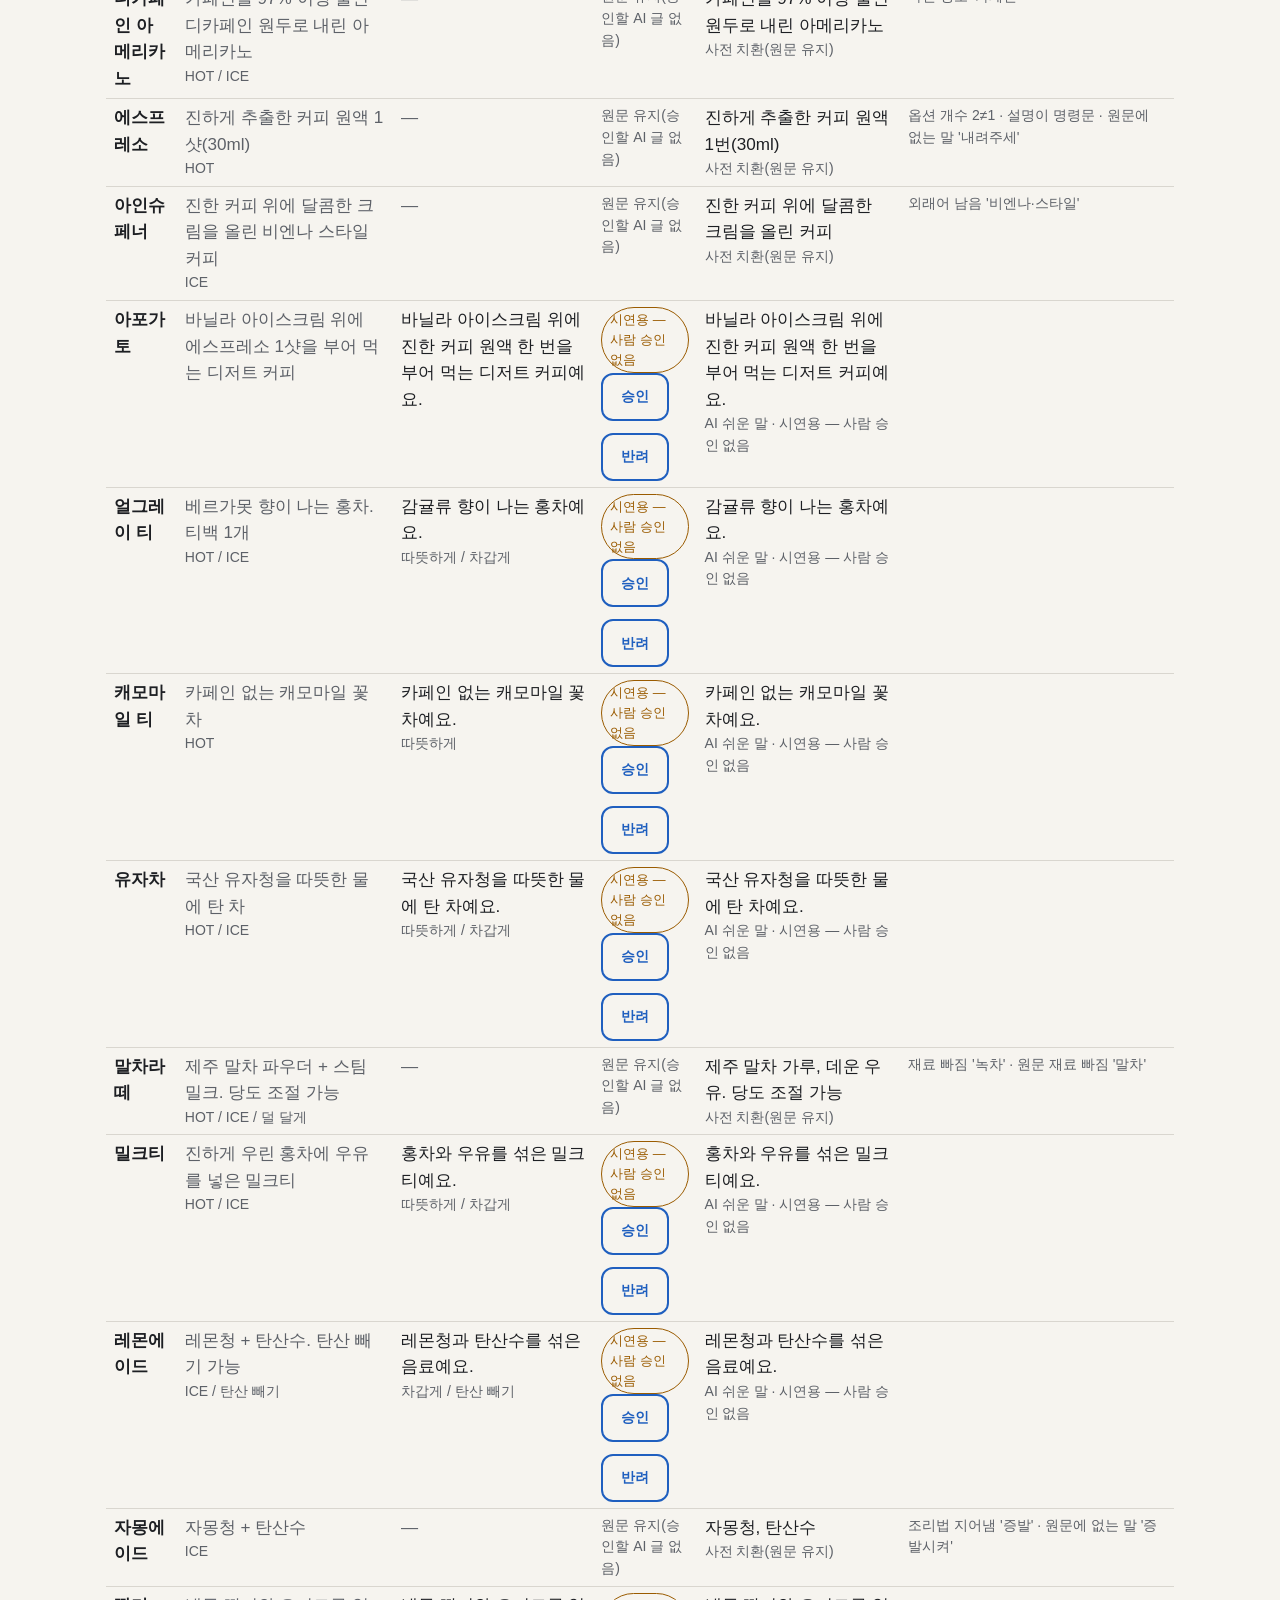
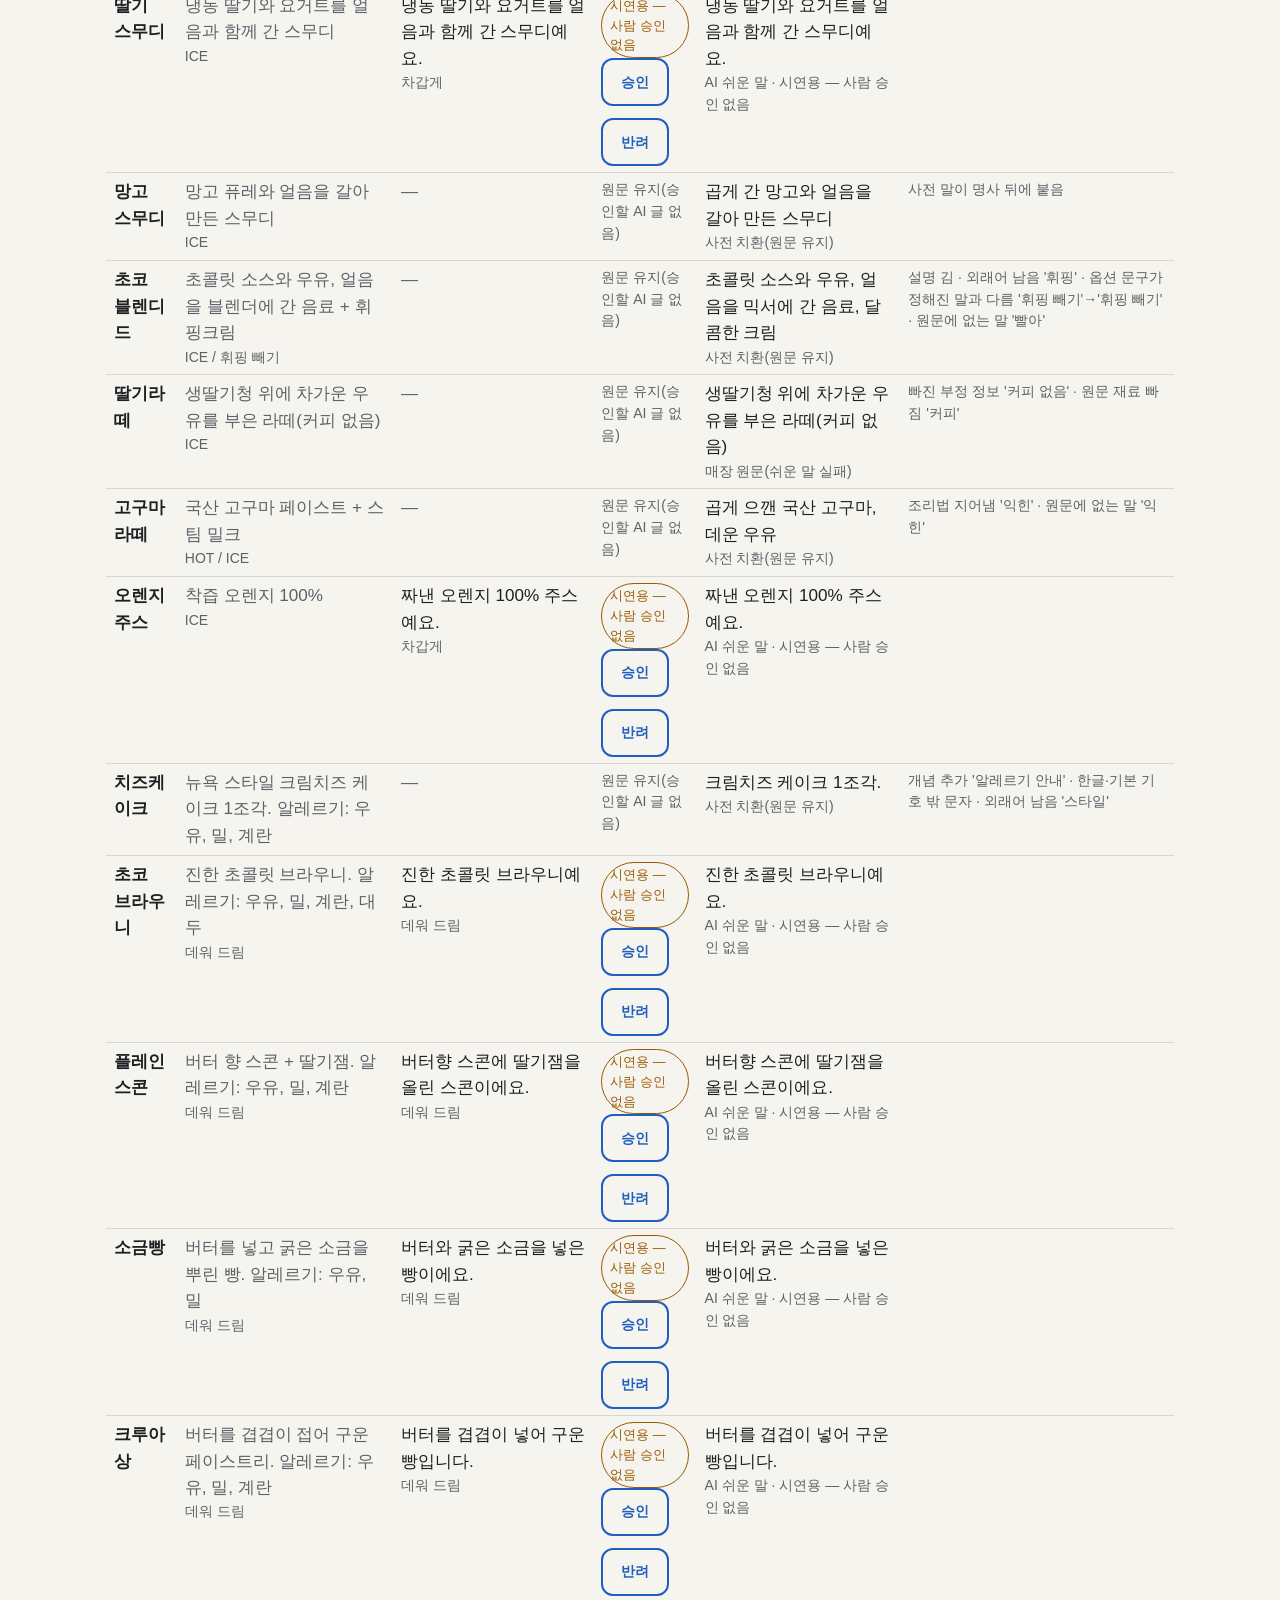
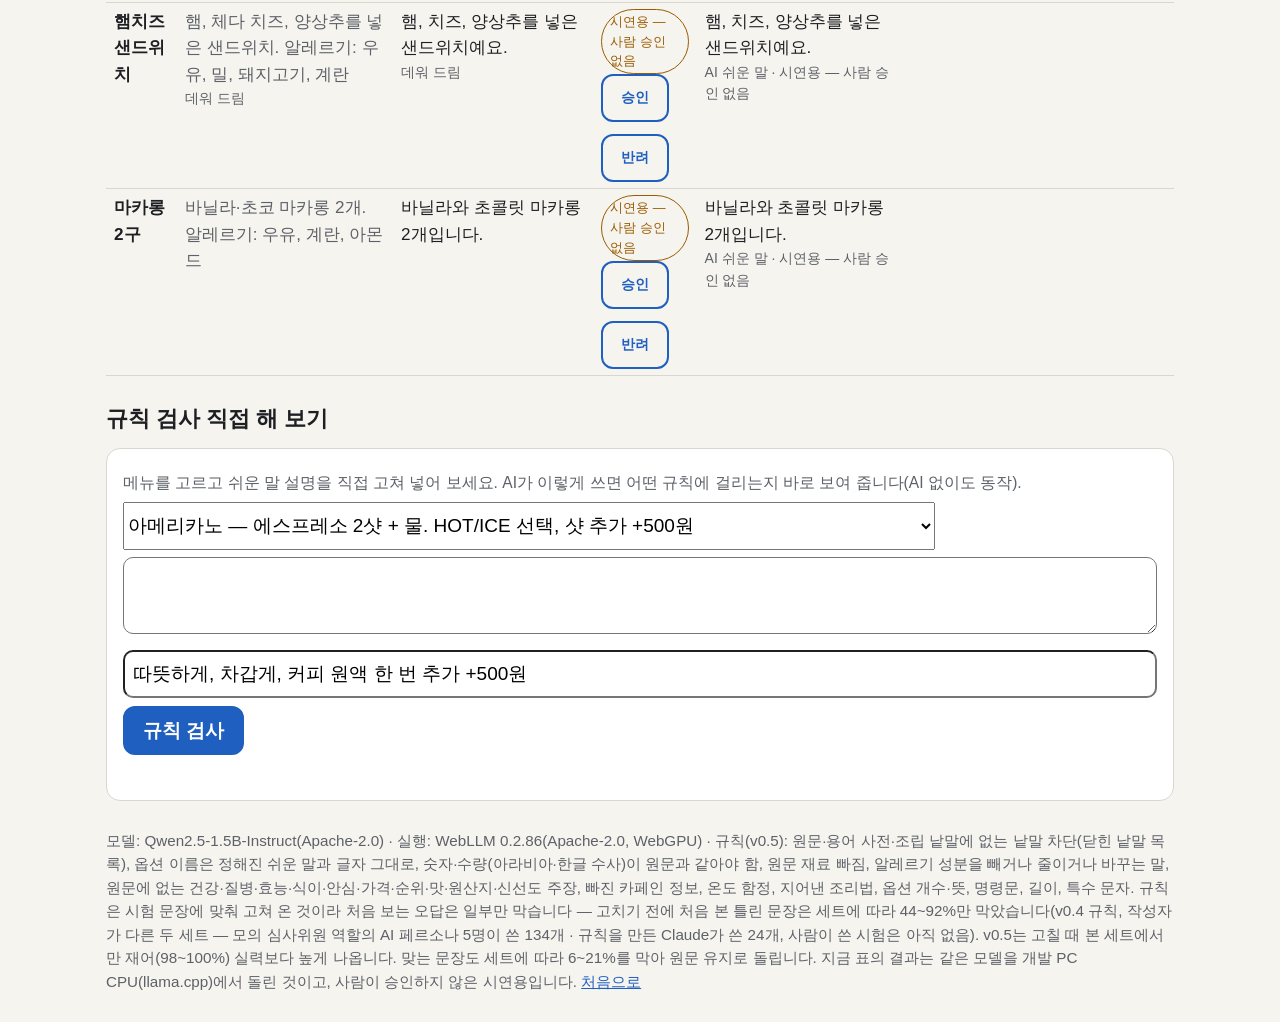
==== commit 146ae4fd: "v0.5: 결제 전 확인 화면 품목마다 알레르기 한 줄 · 운영자 승인(AI 변환은 승인 대기 → 원문과 나란히 보고 승인한 것만 손님 화면, 시연 저장본은 '시연용 — 사람 승인" ====
--- a/admin.html
+++ b/admin.html
@@ -9,7 +9,9 @@
 <body>
 <main class="wrap wide">
   <h1>매장 운영자 화면 — AI 쉬운 말 만들기</h1>
-  <p class="sub">메뉴를 등록할 때 <b>한 번</b> AI가 설명·옵션 이름을 쉬운 말로 바꾸고, 규칙 검사를 통과한 것만 저장합니다. 손님 휴대폰은 저장된 결과를 바로 씁니다(손님 쪽에서 AI를 돌리지 않음).</p>
+  <p class="sub">메뉴를 등록할 때 <b>한 번</b> AI가 설명·옵션 이름을 쉬운 말로 바꾸고, 규칙 검사를 통과한 것만 <b>승인 대기</b>로 저장합니다. 운영자가 원문과 나란히 보고 <b>승인한 것만</b> 손님 화면에 나갑니다. 손님 휴대폰은 저장된 결과를 바로 씁니다(손님 쪽에서 AI를 돌리지 않음).</p>
+  <div class="card notice" id="demoNote">이 시연 매장의 저장본(AI 쉬운 말 <span id="nAI"></span>개)은 <b>사람이 승인하지 않은 시연용</b>입니다 — 손님 화면에도 「시연용 — 사람 승인 없음」으로 표시됩니다. 아래 표에서 직접 승인·반려해 보거나, 「승인한 것만 손님 화면에」를 켜 실제 운영 방식으로 볼 수 있습니다(승인 기록은 이 브라우저에만 저장).</div>
+  <label class="toggle"><span><b>승인한 것만 손님 화면에</b><br><span class="sub small">켜면 승인하지 않은 AI 쉬운 말은 손님 화면에서 빠지고 매장 설명 바탕(쉬운 낱말 치환)이 나갑니다</span></span><input type="checkbox" id="strict"></label>
 
   <div class="card notice" id="gpu" aria-live="polite">브라우저 AI 사용 가능 여부를 확인하는 중…</div>
   <div class="row">
@@ -20,7 +22,7 @@
 
   <h2>저장된 변환 결과</h2>
   <p class="sub small" id="how"></p>
-  <div style="overflow-x:auto"><table id="tbl"><thead><tr><th>메뉴</th><th>원문</th><th>손님에게 보이는 설명(쉬운 말 켬)</th><th>판정</th><th>걸린 규칙</th></tr></thead><tbody></tbody></table></div>
+  <div style="overflow-x:auto"><table id="tbl"><thead><tr><th>메뉴</th><th>원문(매장 설명·옵션)</th><th>AI 쉬운 말(승인 대상)</th><th>승인</th><th>손님에게 보이는 설명(쉬운 말 켬)</th><th>걸린 규칙</th></tr></thead><tbody></tbody></table></div>
 
   <h2>규칙 검사 직접 해 보기</h2>
   <div class="card">
@@ -31,23 +33,45 @@
     <button id="tryBtn" type="button">규칙 검사</button>
     <div id="tryOut" class="live" aria-live="polite"></div>
   </div>
-  <p class="foot">모델: Qwen2.5-1.5B-Instruct(Apache-2.0) · 실행: WebLLM 0.2.86(Apache-2.0, WebGPU) · 규칙(v0.4): 숫자(아라비아·한글 수사), 원문에 없는 재료(닫힌 재료 어휘)·대체 우유·옵션 재료를 기본 재료로, 원문 재료·알레르기 성분 부정, 원문에 없는 건강·효능·식이·안심·가격·순위 주장, 빠진 주재료·카페인 정보, 온도 함정, 지어낸 조리법, 옵션 개수·뜻(뒤집기 포함), 분류, 명령문, 길이, 특수 문자. 규칙은 시험 세트에 맞춰 만든 것이라 처음 보는 오답은 일부만 막습니다(규칙을 만든 뒤 새로 쓴 오답 24개 중 22개 차단, 맞는 문장 10개 중 10개 통과). 지금 표의 결과는 같은 모델을 개발 PC CPU(llama.cpp)에서 돌린 것입니다. <a href="index.html">처음으로</a></p>
+  <p class="foot">모델: Qwen2.5-1.5B-Instruct(Apache-2.0) · 실행: WebLLM 0.2.86(Apache-2.0, WebGPU) · 규칙(v0.5): 원문·용어 사전·조립 낱말에 없는 낱말 차단(닫힌 낱말 목록), 옵션 이름은 정해진 쉬운 말과 글자 그대로, 숫자·수량(아라비아·한글 수사)이 원문과 같아야 함, 원문 재료 빠짐, 알레르기 성분을 빼거나 줄이거나 바꾸는 말, 원문에 없는 건강·질병·효능·식이·안심·가격·순위·맛·원산지·신선도 주장, 빠진 카페인 정보, 온도 함정, 지어낸 조리법, 옵션 개수·뜻, 명령문, 길이, 특수 문자. 규칙은 시험 문장에 맞춰 고쳐 온 것이라 처음 보는 오답은 일부만 막습니다 — 고치기 전에 처음 본 틀린 문장은 세트에 따라 44~92%만 막았습니다(v0.4 규칙, 작성자가 다른 두 세트 — 모의 심사위원 역할의 AI 페르소나 5명이 쓴 134개 · 규칙을 만든 Claude가 쓴 24개, 사람이 쓴 시험은 아직 없음). v0.5는 고칠 때 본 세트에서만 재어(98~100%) 실력보다 높게 나옵니다. 맞는 문장도 세트에 따라 6~21%를 막아 원문 유지로 돌립니다. 지금 표의 결과는 같은 모델을 개발 PC CPU(llama.cpp)에서 돌린 것이고, 사람이 승인하지 않은 시연용입니다. <a href="index.html">처음으로</a></p>
 </main>
 <script type="module">
-import { loadStore, viewItem, el } from "./js/common.js";
+import { loadStore, viewItem, reviewOf, saveReview, el } from "./js/common.js";
 import { checkEasy, tidy, SYSTEM, EX_IN, EX_OUT, SCHEMA, hints } from "./js/rules.js";
 const store = await loadStore();
 const items = store.menu.items;
 const result = Object.fromEntries(store.easy.rows.map((r) => [r.id, { ...r }]));
 document.getElementById("how").textContent = `${store.easy.made} 만든 결과 · ${store.easy.how} · AI ${store.easy.summary.ai}개 / 원문 유지 ${store.easy.summary.original}개`;
+document.getElementById("nAI").textContent = store.easy.summary.ai;
 const tbody = document.querySelector("#tbl tbody");
+const strictBox = document.getElementById("strict");
+strictBox.checked = !!store.review.strict;
+strictBox.onchange = () => { store.review.strict = strictBox.checked; saveReview(store.review); drawTable(); };
+// v0.5(3차 모의 심사 A·C·D): 승인 — 그 글자 그대로에 묶어 이 브라우저에 저장(글이 바뀌면 다시 승인 필요)
+function mark(id, row, state) {
+  if (state) store.review.ids[id] = { state, desc: row.easy_desc, options: row.easy_options || null, at: new Date().toISOString().slice(0, 16) };
+  else delete store.review.ids[id];
+  saveReview(store.review); drawTable();
+}
 function drawTable() {
   tbody.replaceChildren(...items.map((it) => {
     const r = result[it.id] || {};
+    const rv = reviewOf(it.id, store);
+    const cand = rv.pending && rv.pending.used === "AI" && rv.state !== "승인" ? rv.pending : rv.row; // 승인 대기인 새 변환이 있으면 그것이 승인 대상
+    const state = cand && cand === rv.pending && rv.state !== "승인" && rv.state !== "반려" ? "승인 대기" : rv.state;
     // v0.4(2차 모의 심사 C): 실제 손님 화면(쉬운 말 켬)과 같은 글 — 원문 유지 항목은 사전 치환본 또는 매장 원문
-    const shown = viewItem(it, store, true).desc;
-    return el("tr", {}, el("td", {}, el("b", {}, it.name)), el("td", { class: "sub" }, it.desc), el("td", {}, shown),
-      el("td", {}, el("span", { class: "tag " + (r.used === "AI" ? "ai" : "orig") }, r.used || "—")),
+    const v = viewItem(it, store, true);
+    const approveCell = cand ? el("td", {}, el("div", { class: "tag " + (state === "승인" ? "ai" : "orig") }, state || "—"),
+      el("div", { class: "row" },
+        el("button", { type: "button", class: "ghost small", "data-approve": it.id, onclick: () => mark(it.id, cand, "승인") }, "승인"),
+        el("button", { type: "button", class: "ghost small", "data-reject": it.id, onclick: () => mark(it.id, cand, "반려") }, "반려"),
+        store.review.ids[it.id] ? el("button", { type: "button", class: "ghost small", onclick: () => mark(it.id, cand, null) }, "되돌리기") : null))
+      : el("td", { class: "sub small" }, r.used === "AI" ? "—" : "원문 유지(승인할 AI 글 없음)");
+    return el("tr", { "data-id": it.id }, el("td", {}, el("b", {}, it.name)),
+      el("td", { class: "sub" }, it.desc, el("div", { class: "small" }, it.options.join(" / "))),
+      el("td", {}, cand ? [cand.easy_desc, el("div", { class: "sub small" }, (cand.easy_options || []).join(" / "))] : el("span", { class: "sub" }, "—")),
+      approveCell,
+      el("td", {}, v.desc, el("div", { class: "sub small" }, v.source === "AI 쉬운 말" ? `AI 쉬운 말 · ${v.review}` : v.source)),
       el("td", { class: "sub small" }, (r.rule_flags || []).join(" · ")));
   }));
 }
@@ -92,12 +116,14 @@
         if (!flags.length) break;
       }
       const used = flags.length ? "원문 유지" : "AI";
-      result[it.id] = { id: it.id, used, easy_desc: used === "AI" ? out.easy_desc : null, easy_options: used === "AI" ? out.options : null, rule_flags: flags, tries };
-      rows.push(result[it.id]); drawTable();
+      const row = { id: it.id, used, easy_desc: used === "AI" ? out.easy_desc : null, easy_options: used === "AI" ? out.options : null, rule_flags: flags, tries, review: used === "AI" ? "승인 대기" : null };
+      // v0.5: 새 변환은 '승인 대기'로만 저장 — 운영자가 승인하기 전에는 손님 화면에 나가지 않는다
+      if (used === "AI") { store.review.pending[it.id] = row; saveReview(store.review); }
+      result[it.id] = row; rows.push(row); drawTable();
     }
-    made = { store_id: store.menu.store_id, made: new Date().toISOString().slice(0, 10), how: `운영자 화면(WebLLM ${MODEL}) → 띄어쓰기·어미 다듬기 → 규칙 검증(v0.4) → 1회 재생성 → 실패면 원문 유지`,
+    made = { store_id: store.menu.store_id, made: new Date().toISOString().slice(0, 10), how: `운영자 화면(WebLLM ${MODEL}) → 띄어쓰기·어미 다듬기 → 규칙 검증(v0.5) → 1회 재생성 → 실패면 원문 유지 → AI 변환은 승인 대기`,
       model: MODEL, summary: { ai: rows.filter((r) => r.used === "AI").length, original: rows.filter((r) => r.used !== "AI").length }, rows };
-    prog.textContent = `끝 — AI ${made.summary.ai}개 / 원문 유지 ${made.summary.original}개. 확인 뒤 내려받아 매장 자료로 저장하세요.`;
+    prog.textContent = `끝 — AI ${made.summary.ai}개(승인 대기) / 원문 유지 ${made.summary.original}개. 표에서 원문과 나란히 보고 승인한 것만 손님 화면에 나갑니다. 결과 JSON을 내려받아 두세요.`;
     document.getElementById("dl").disabled = false;
   } catch (e) {
     prog.textContent = "브라우저 AI 실행 실패: " + (e && e.message ? e.message : e) + " — 저장된 결과를 계속 씁니다.";
@@ -124,7 +150,7 @@
   const flags = checkEasy(it, { id: it.id, easy_desc: tidy(document.getElementById("tryDesc").value.trim()).text, options: opts }, store.glossary);
   const out = document.getElementById("tryOut");
   out.replaceChildren(flags.length ? el("div", { class: "card allergy" }, el("b", {}, "걸린 규칙 → 이 글은 손님에게 보이지 않고, 쉬운 낱말로 바꾼 매장 설명(그것도 어색하면 매장 설명 그대로)이 나갑니다"), el("ul", {}, ...flags.map((f) => el("li", {}, f))))
-    : el("div", { class: "card" }, el("b", {}, "통과 → 이 쉬운 말이 손님 화면에 나갑니다")));
+    : el("div", { class: "card" }, el("b", {}, "통과 → 실제 변환이었다면 승인 대기로 저장되고, 운영자가 원문과 나란히 보고 승인해야 손님 화면에 나갑니다")));
 };
 </script>
 </body>
--- a/css/app.css
+++ b/css/app.css
@@ -103,7 +103,12 @@
 .demo { display: grid; grid-template-columns: 1.4fr 1fr; gap: 16px; }
 .demo iframe { width: 100%; height: 760px; border: 1px solid var(--line); border-radius: 16px; background: #fff; }
 .phoneframe { max-width: 400px; justify-self: center; width: 100%; }
-@media (max-width: 860px) { .demo { grid-template-columns: 1fr; } .demo iframe { height: 640px; } }
+@media (max-width: 860px) { .demo { grid-template-columns: 1fr; } .demo iframe { height: 640px; } .demo .phoneframe { order: -1; } } /* v0.4(2차 모의 심사 A·E): 휴대폰으로 열면 손님 화면을 먼저 */
 
 /* v0.3: 화면 읽기 프로그램에만 들리는 안내 한 줄(aria-live는 여기만) */
 .sr-only { position:absolute; width:1px; height:1px; padding:0; margin:-1px; overflow:hidden; clip:rect(0,0,0,0); white-space:nowrap; border:0; }
+/* v0.5(3차 모의 심사 P0·P1) — 결제 전 확인의 품목별 알레르기 한 줄 · 직원 호출 알림은 화면 위에 고정 */
+.cartline { padding: 6px 0; border-bottom: 1px solid var(--line); }
+.cartline:last-of-type { border-bottom: 0; }
+.allergy-line { border-left: 4px solid var(--danger); padding-left: 8px; font-size: 0.9em; margin-top: 4px; }
+.staffnote { position: fixed; top: 8px; left: 8px; right: 8px; max-width: 720px; margin: 0 auto; z-index: 20; background: var(--surface); box-shadow: 0 4px 16px rgba(0,0,0,0.25); }
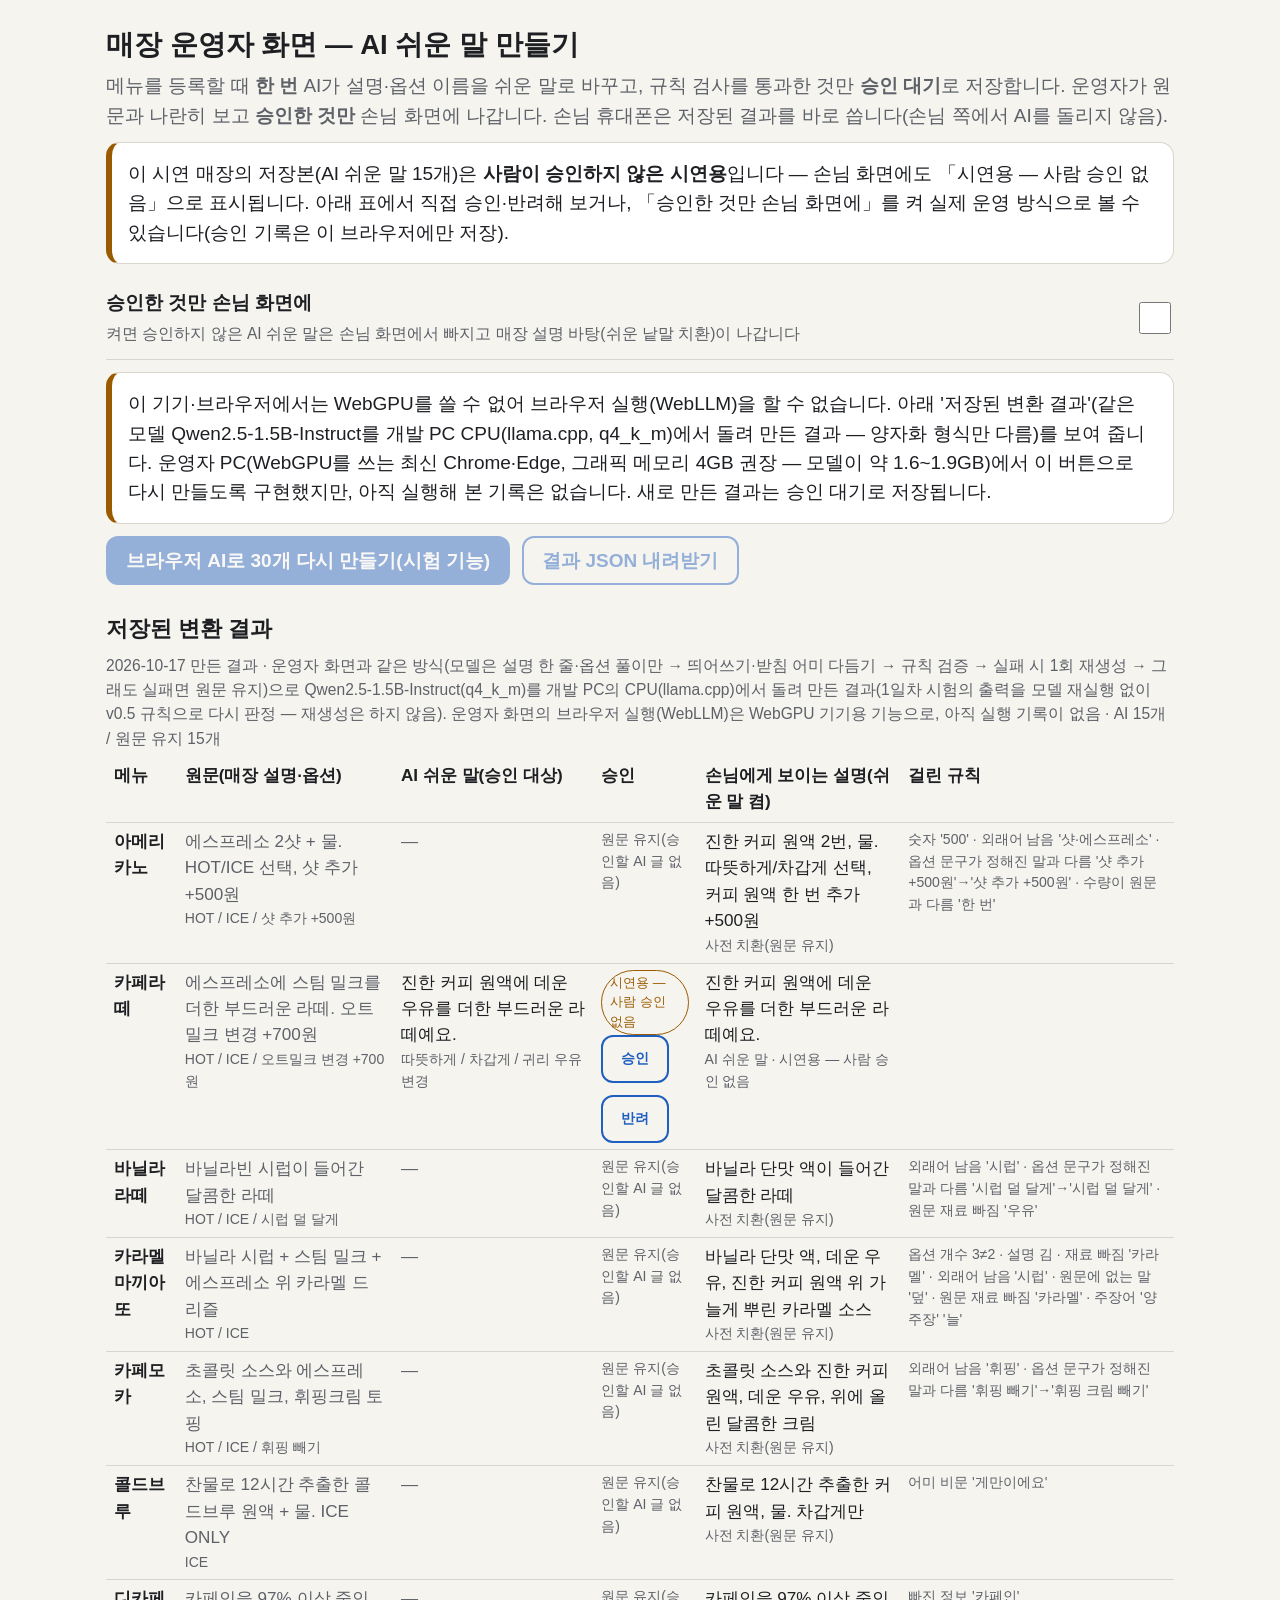
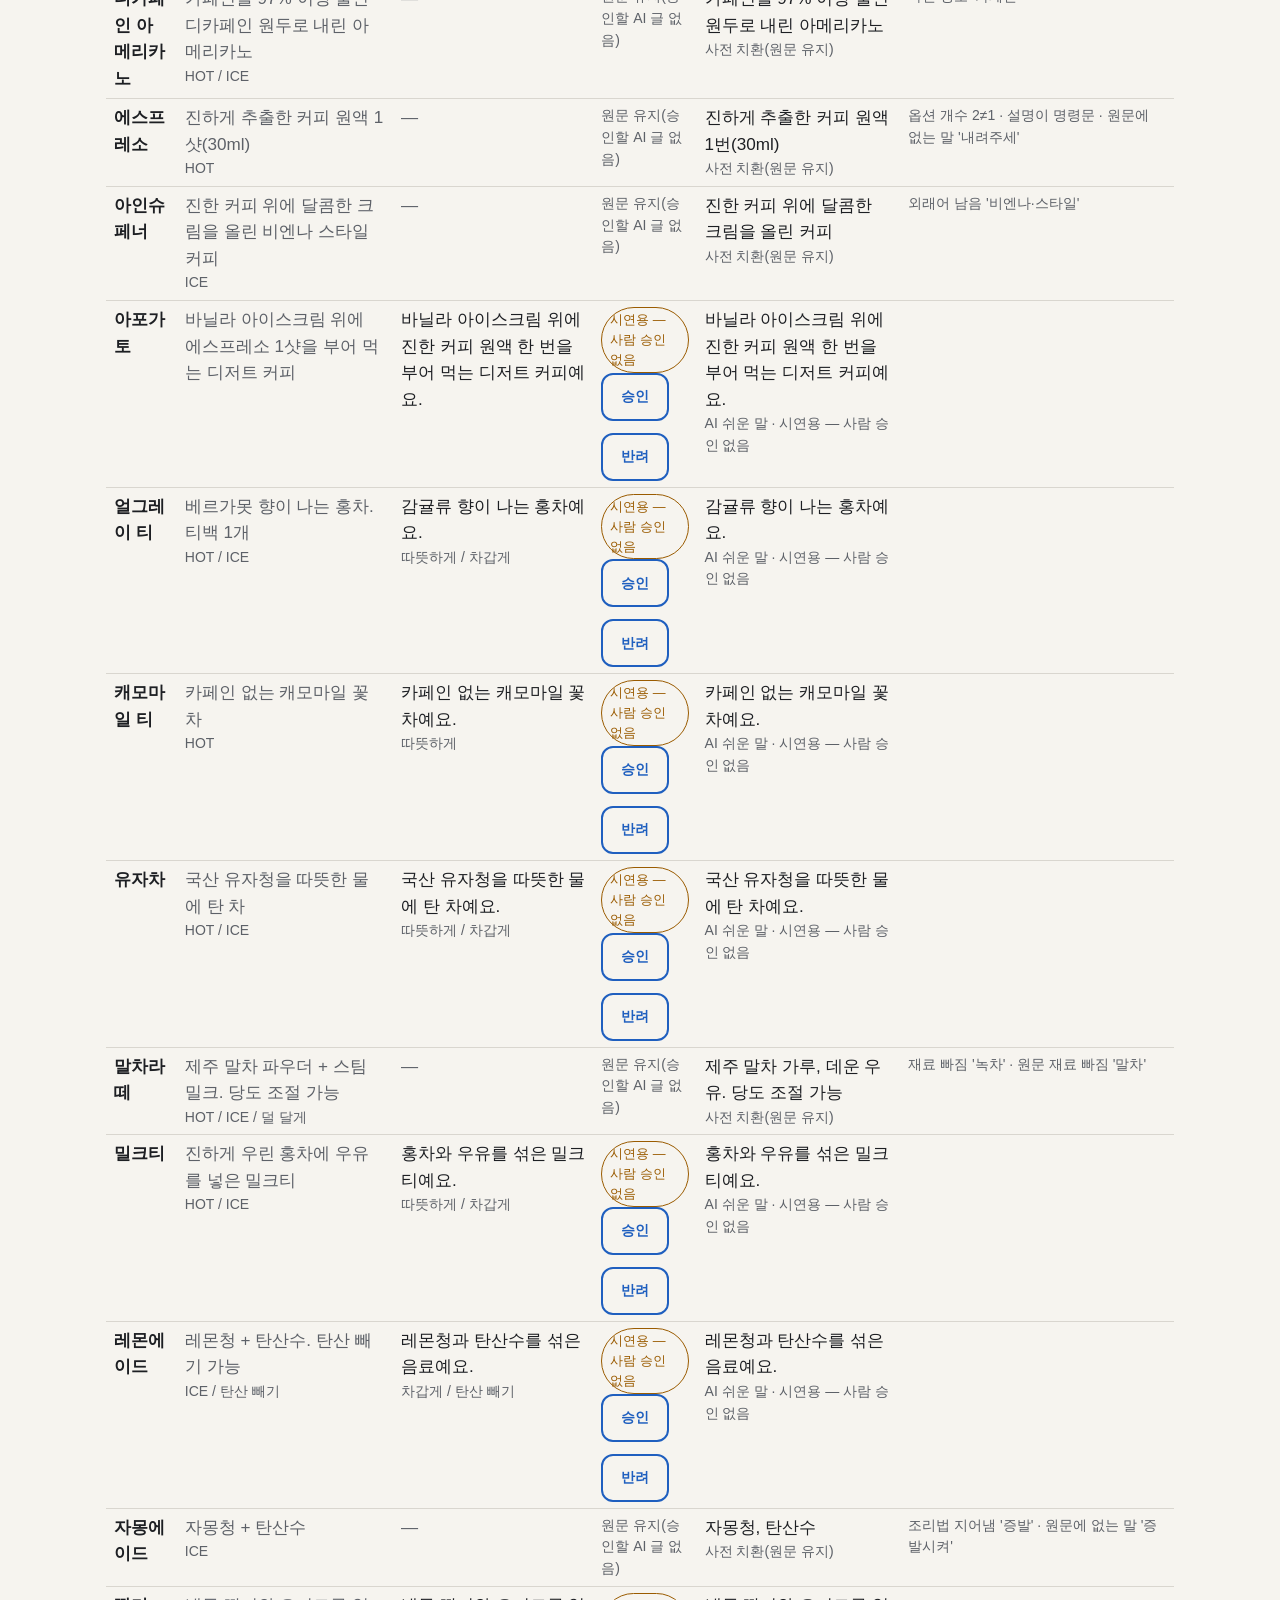
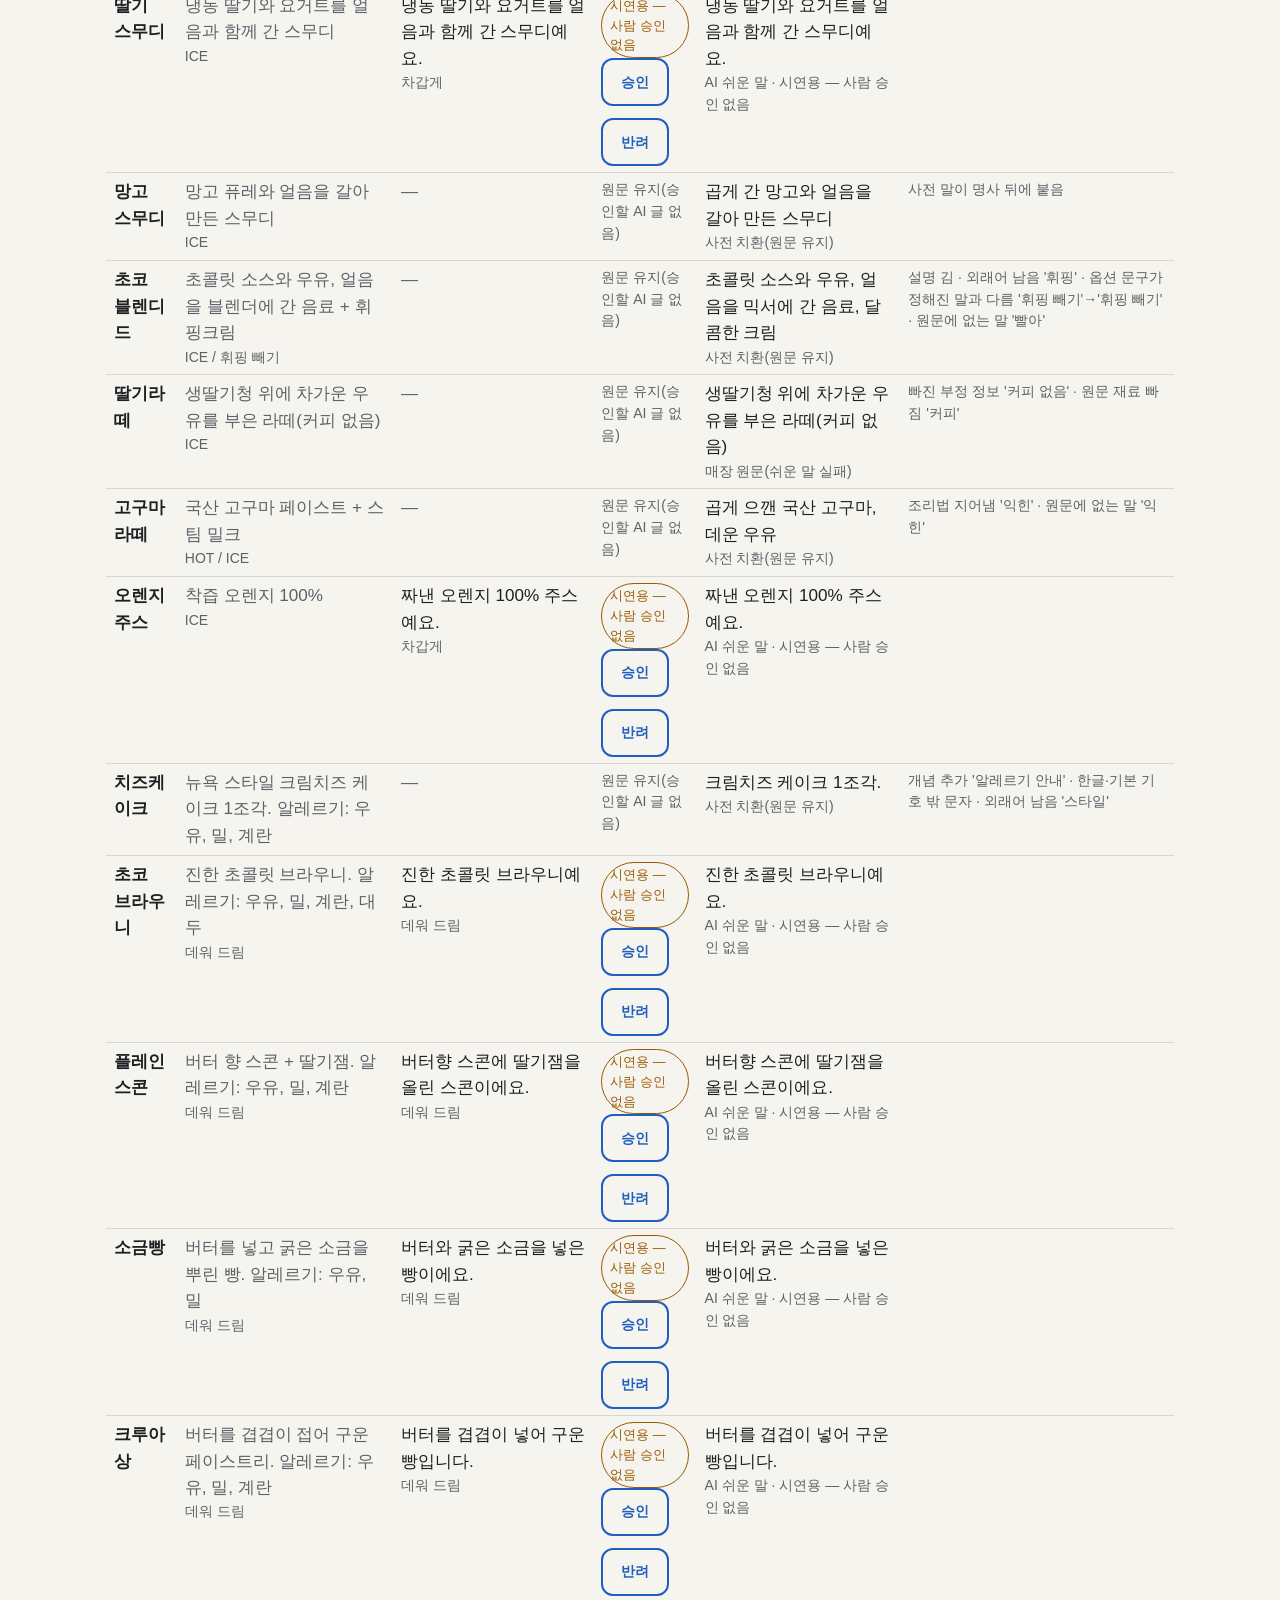
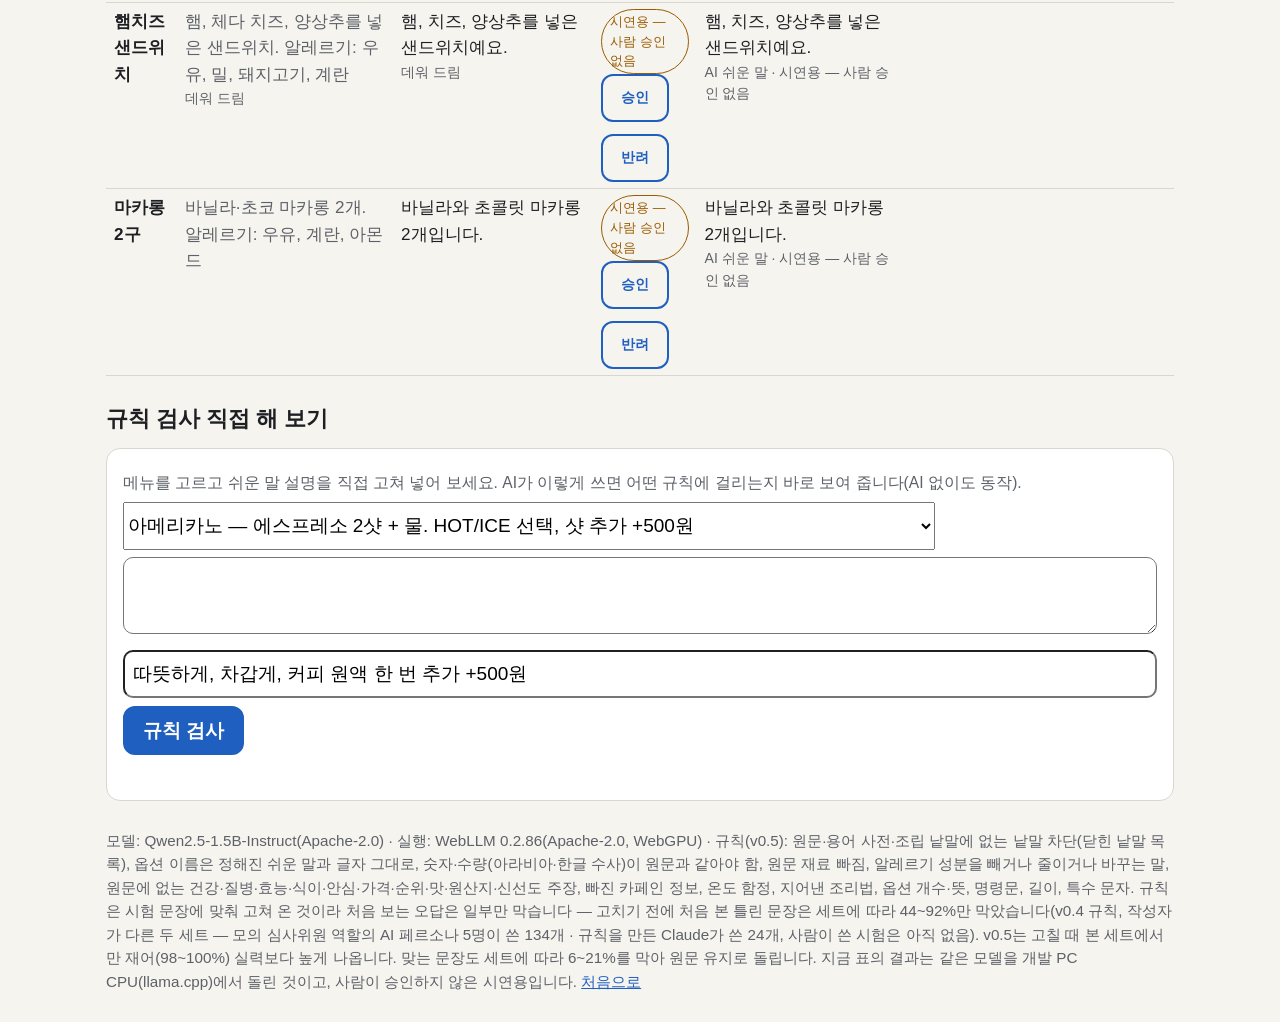
==== commit 7753e5bd: "v0.5: 운영자 화면 — 시험 문장 출처(AI가 씀)·그래픽 메모리 4GB 권장·새 결과는 승인 대기 Co-Authored-By: Claude Opus 5.5 <noreply@a" ====
--- a/admin.html
+++ b/admin.html
@@ -82,7 +82,7 @@
 let adapter = null, MODEL = "Qwen2.5-1.5B-Instruct-q4f16_1-MLC";
 try { adapter = navigator.gpu ? await navigator.gpu.requestAdapter() : null; } catch (e) { adapter = null; }
 if (!adapter) {
-  gpuBox.textContent = "이 기기·브라우저에서는 WebGPU를 쓸 수 없어 브라우저 실행(WebLLM)을 할 수 없습니다. 아래 '저장된 변환 결과'(같은 모델 Qwen2.5-1.5B-Instruct를 개발 PC CPU(llama.cpp, q4_k_m)에서 돌려 만든 결과 — 양자화 형식만 다름)를 보여 줍니다. 운영자 PC(그래픽 메모리 약 2GB 이상, 최신 Chrome·Edge)에서 이 버튼으로 다시 만들도록 구현했지만, 아직 실행해 본 기록은 없습니다.";
+  gpuBox.textContent = "이 기기·브라우저에서는 WebGPU를 쓸 수 없어 브라우저 실행(WebLLM)을 할 수 없습니다. 아래 '저장된 변환 결과'(같은 모델 Qwen2.5-1.5B-Instruct를 개발 PC CPU(llama.cpp, q4_k_m)에서 돌려 만든 결과 — 양자화 형식만 다름)를 보여 줍니다. 운영자 PC(WebGPU를 쓰는 최신 Chrome·Edge, 그래픽 메모리 4GB 권장 — 모델이 약 1.6~1.9GB)에서 이 버튼으로 다시 만들도록 구현했지만, 아직 실행해 본 기록은 없습니다. 새로 만든 결과는 승인 대기로 저장됩니다.";
 } else {
   gpuBox.classList.remove("notice");
   const f16 = adapter.features && adapter.features.has("shader-f16");
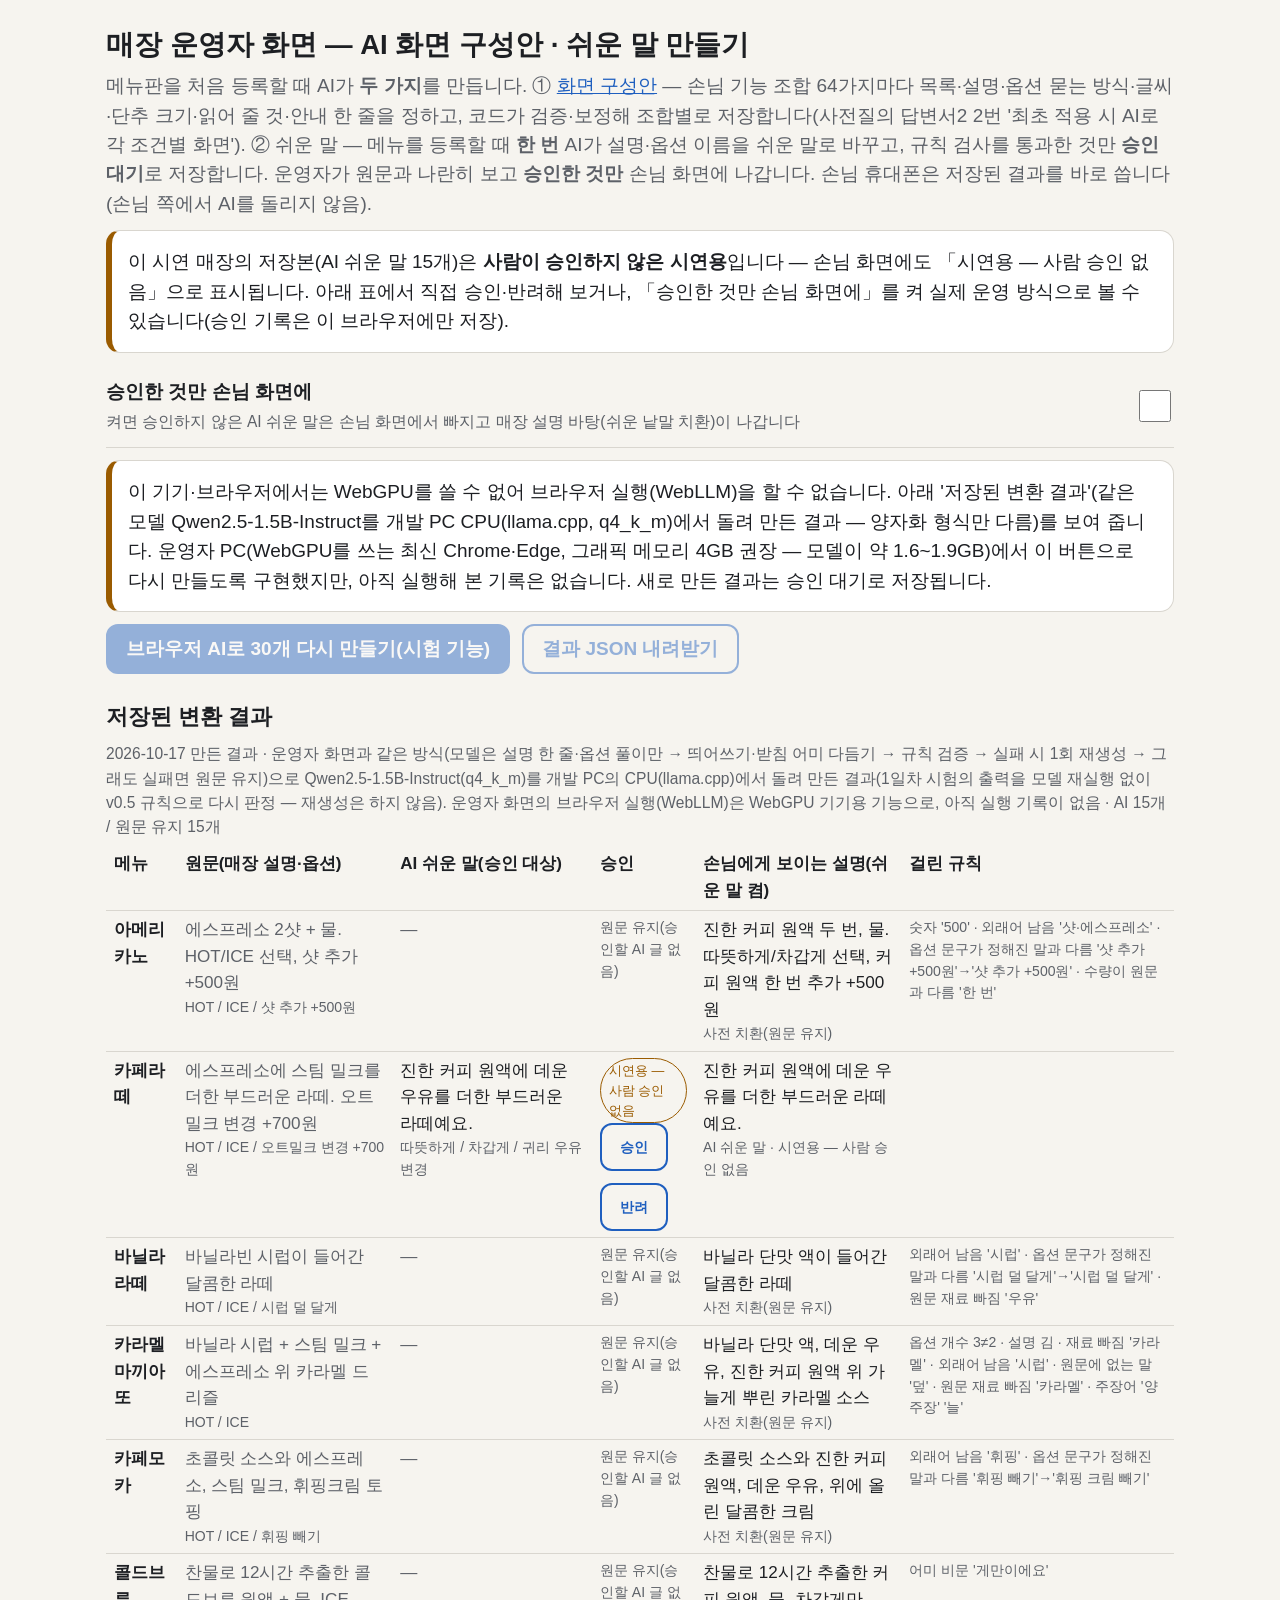
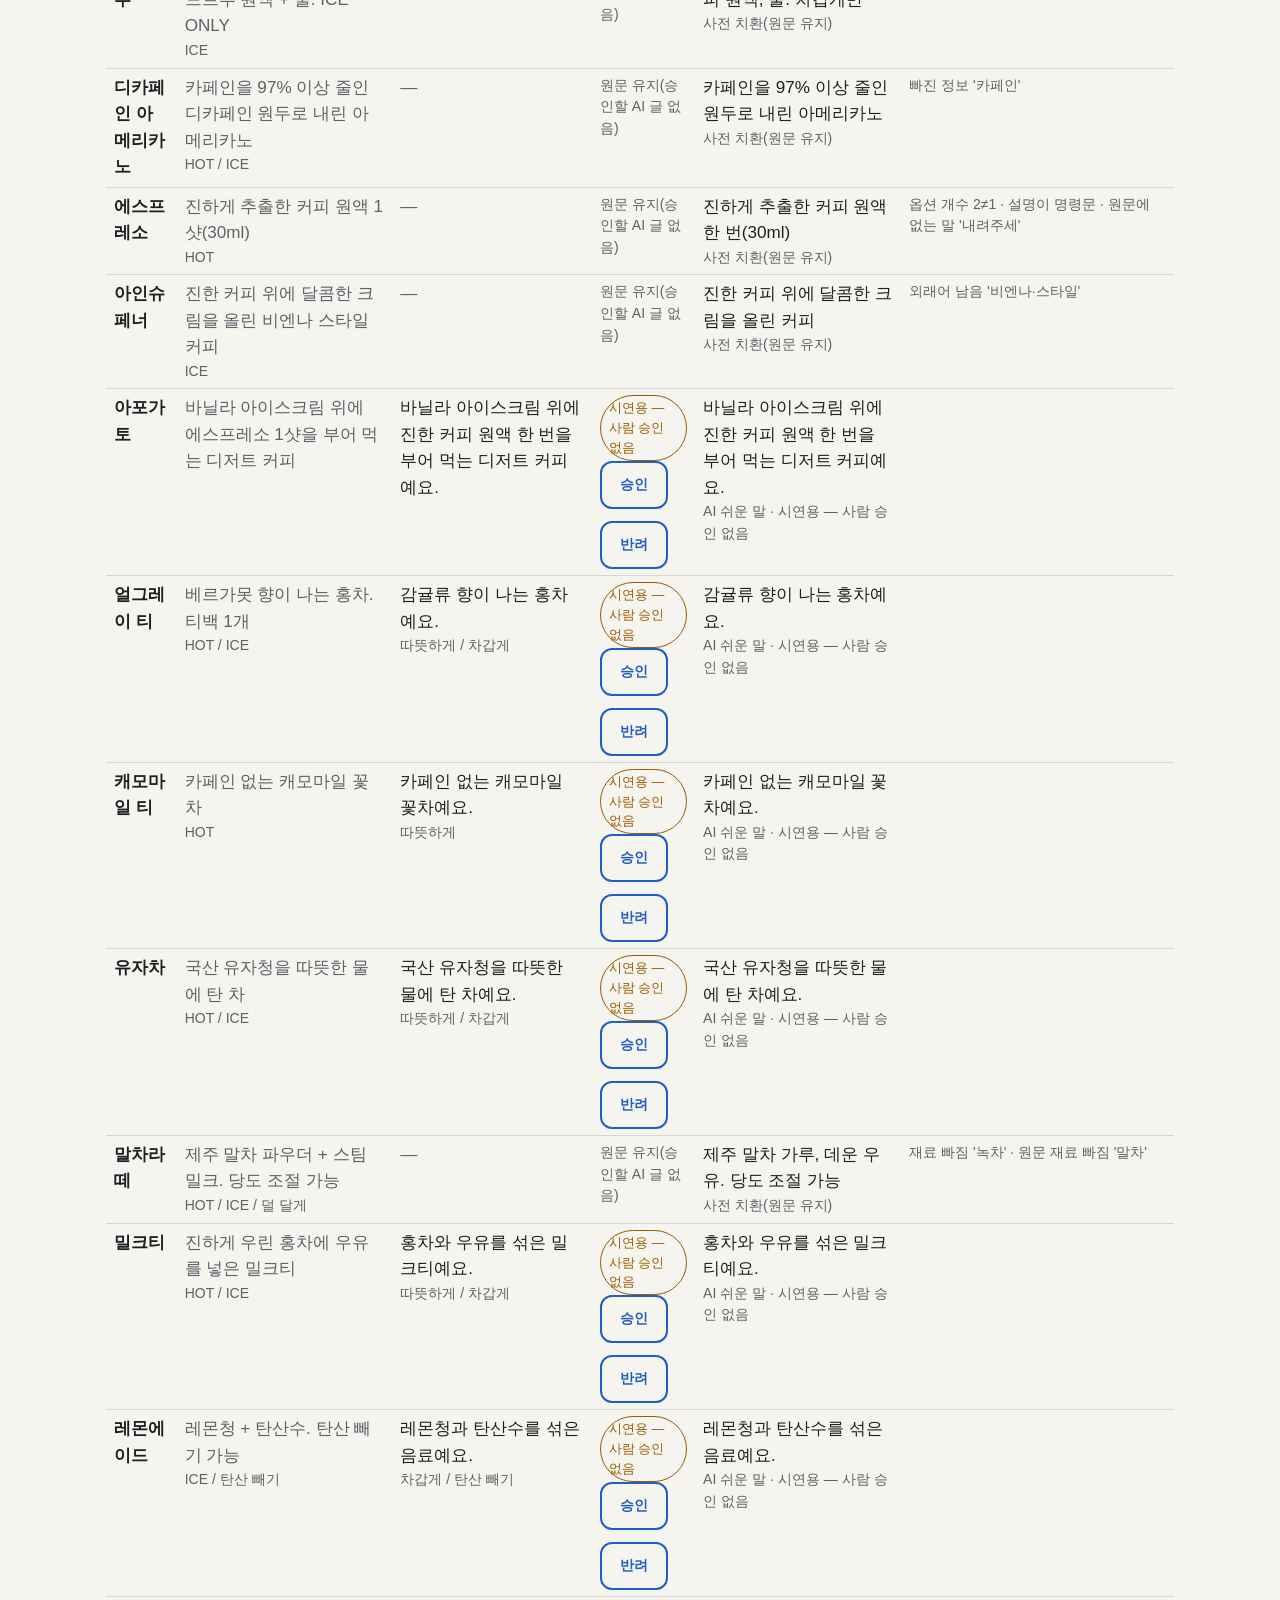
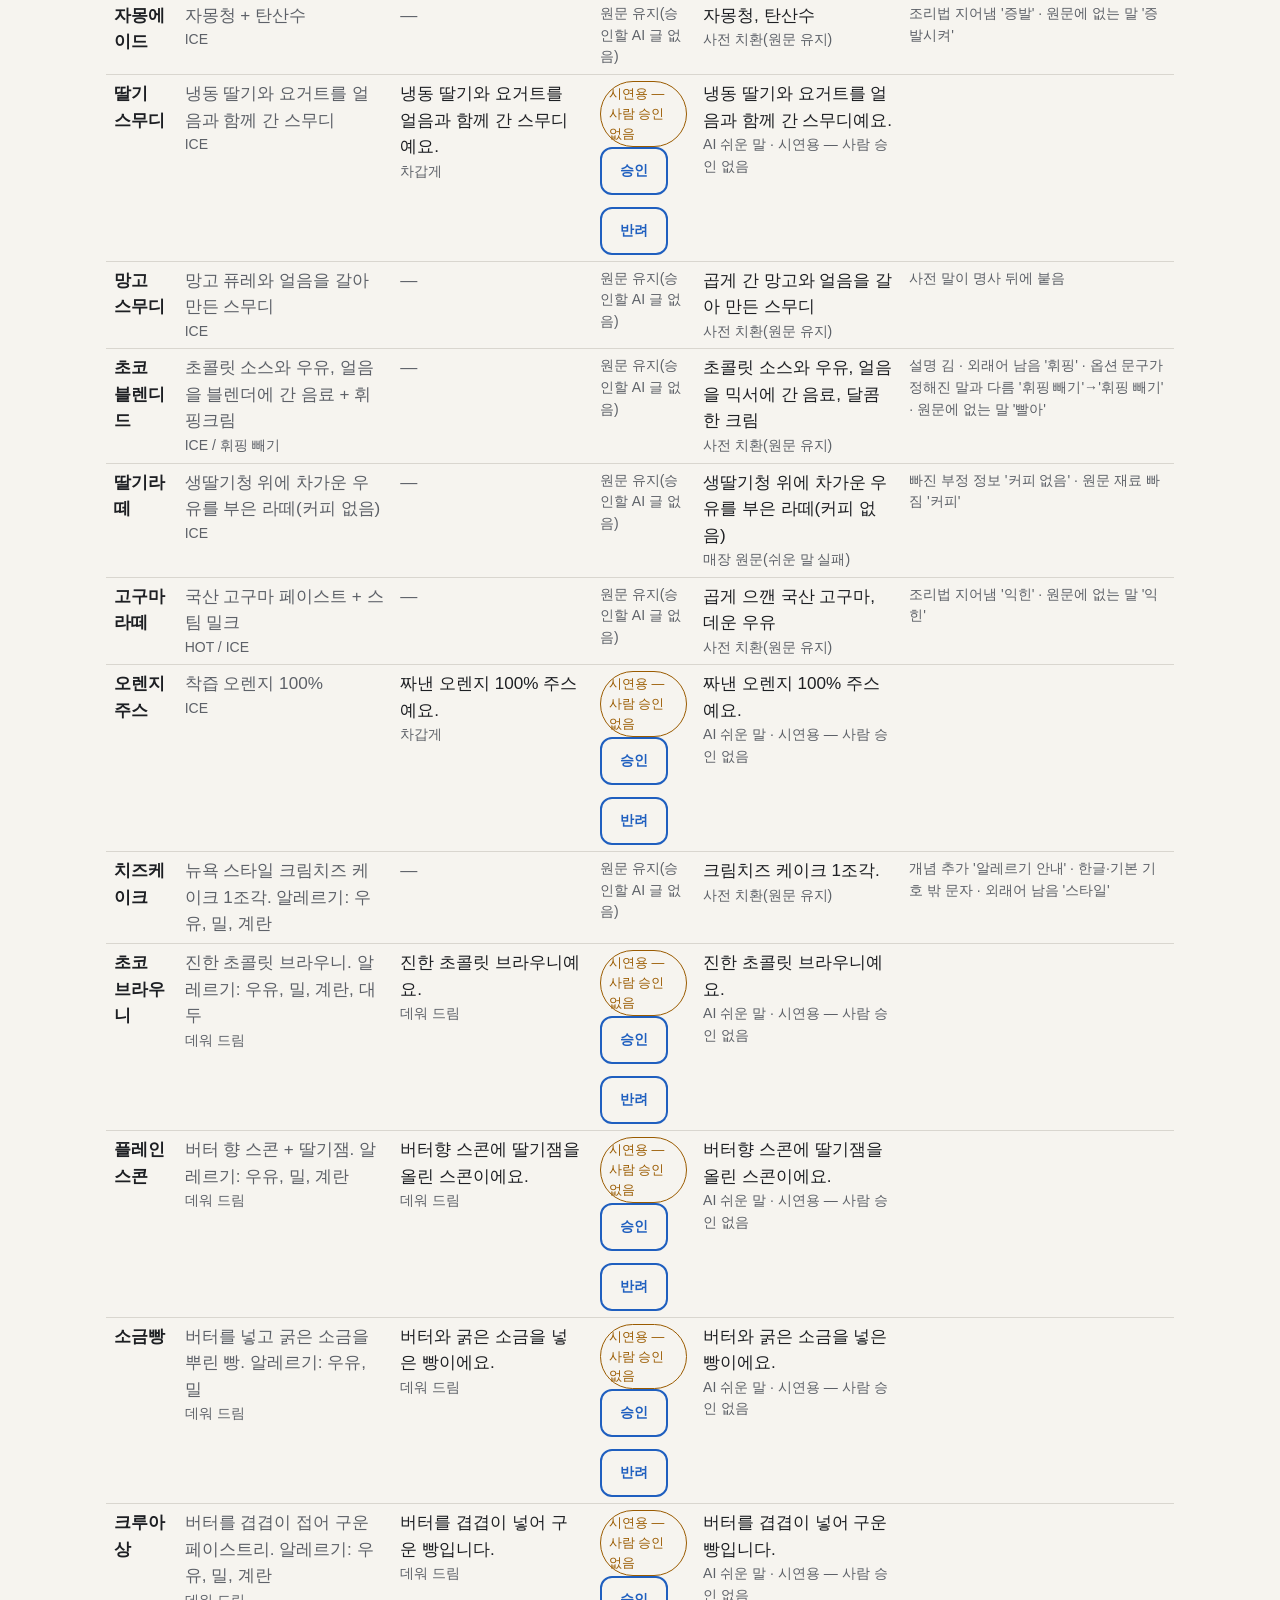
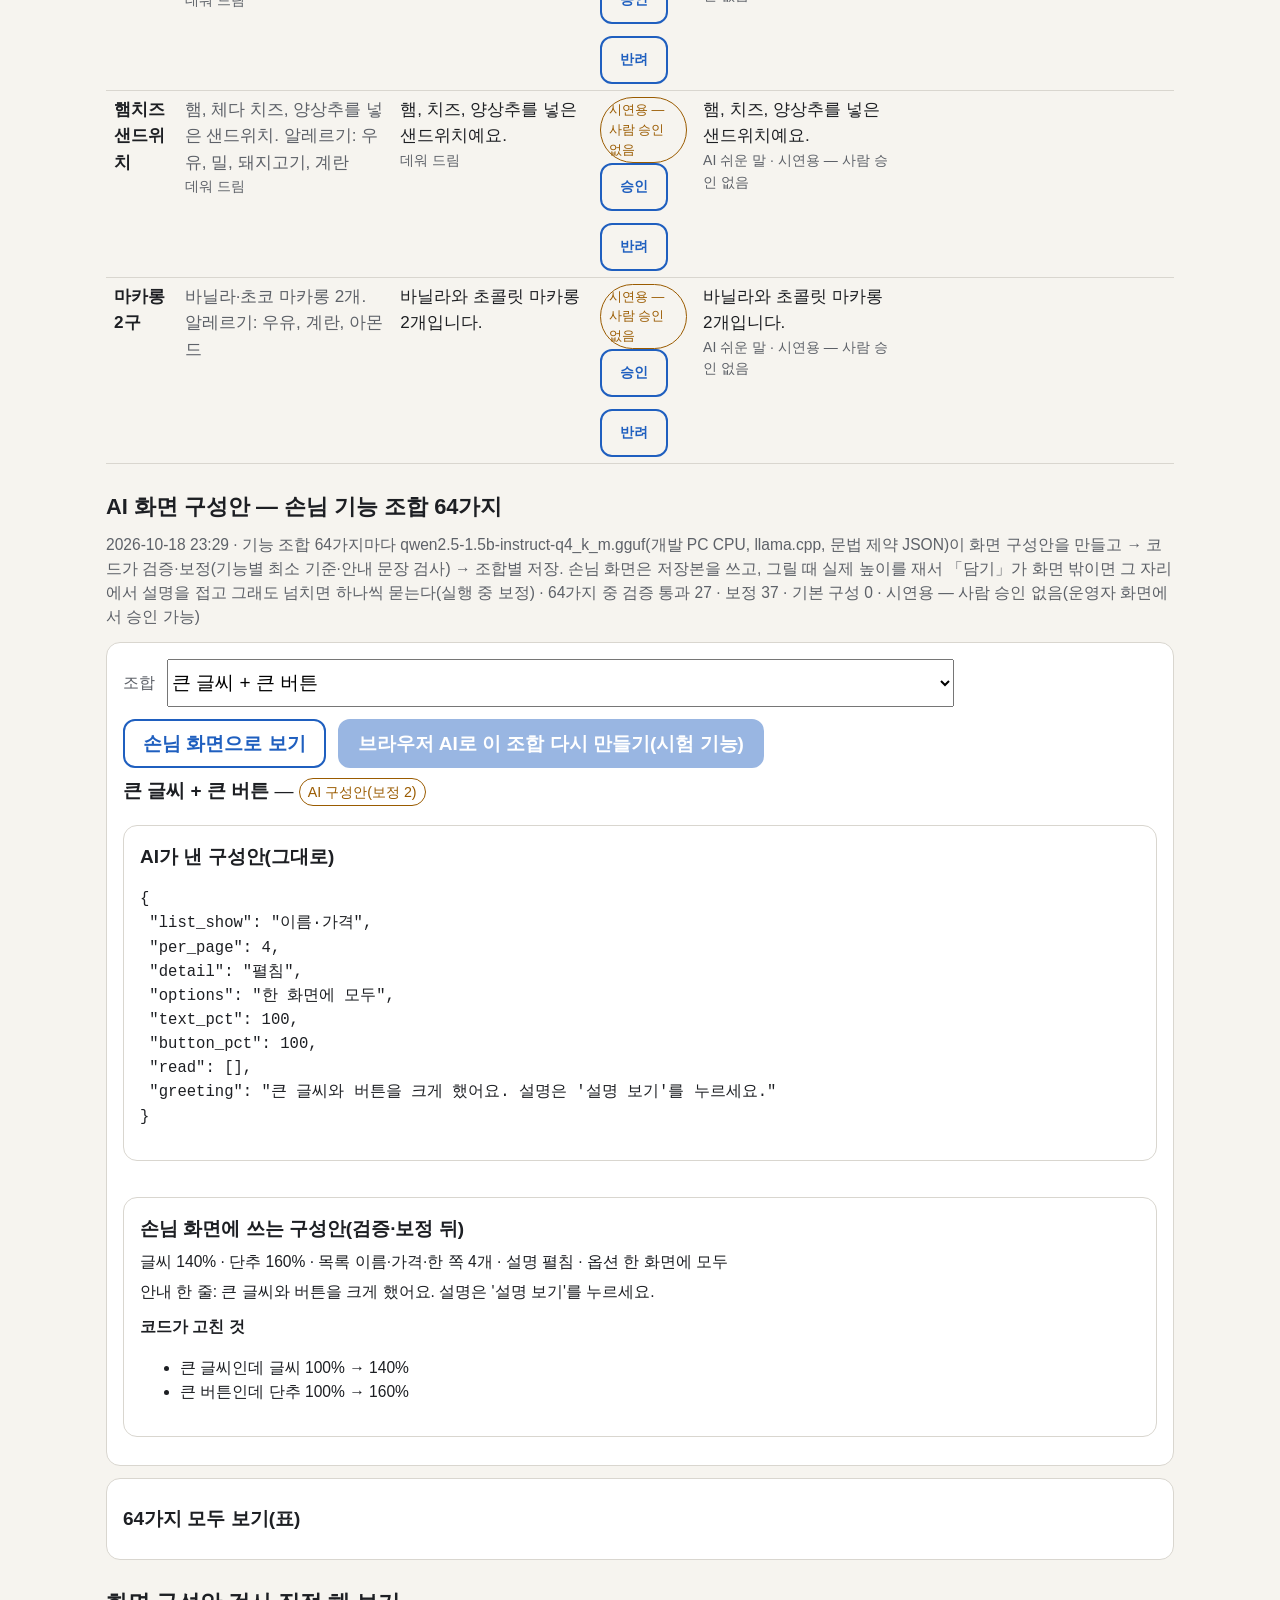
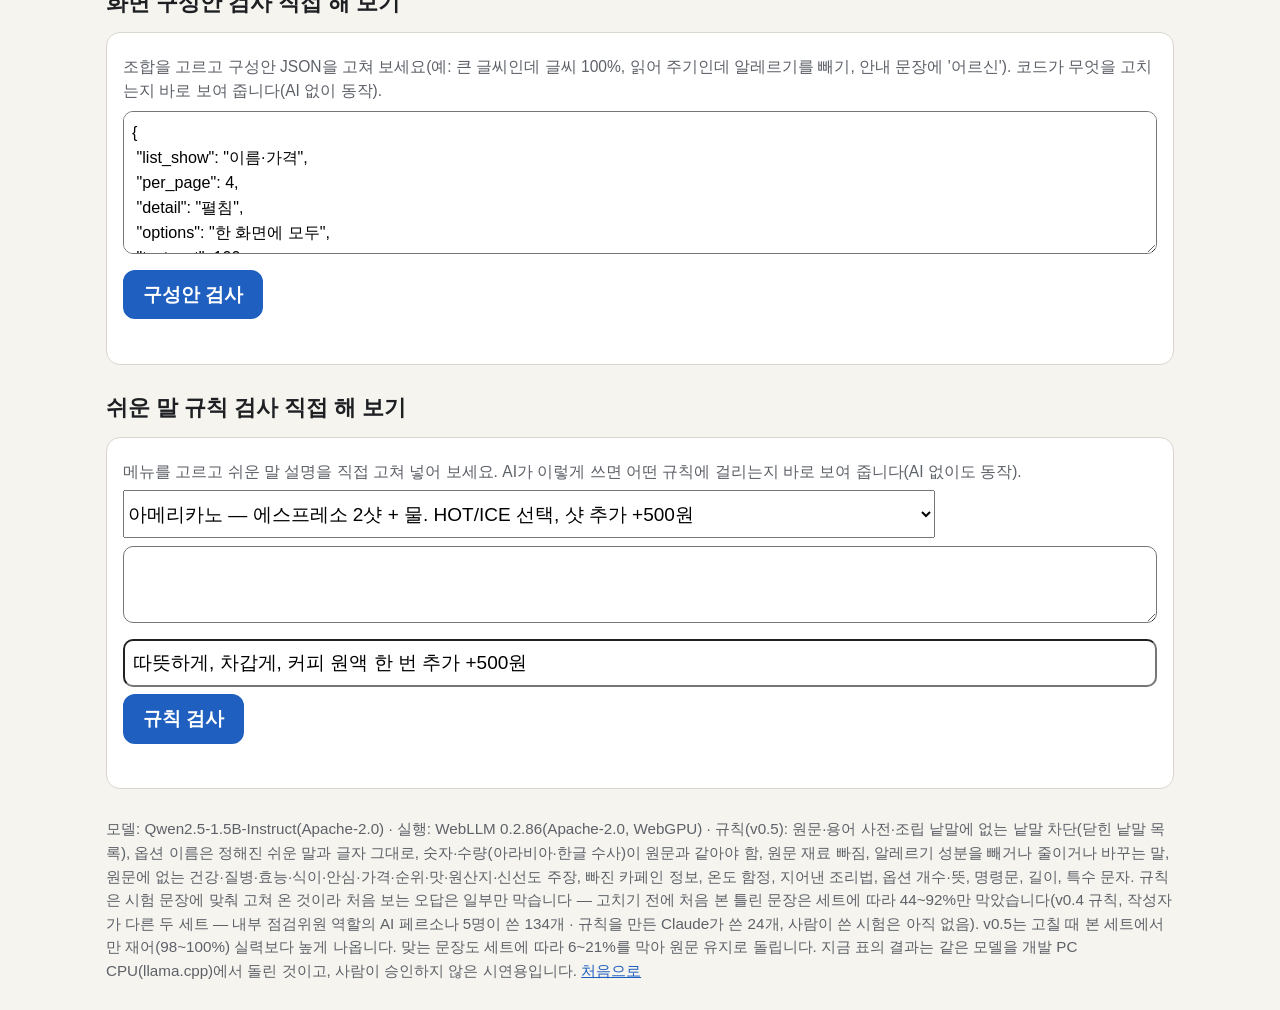
==== commit a2d3eb44: "v0.6: AI 화면 구성안(기능 조합 64가지 — 매장 메뉴판 첫 등록 때 AI가 목록·설명 접기·옵션 묻는 방식·글씨·단추·읽을 것·안내 한 줄을 정하고 코드가 검증·보정, 손" ====
--- a/admin.html
+++ b/admin.html
@@ -8,8 +8,8 @@
 </head>
 <body>
 <main class="wrap wide">
-  <h1>매장 운영자 화면 — AI 쉬운 말 만들기</h1>
-  <p class="sub">메뉴를 등록할 때 <b>한 번</b> AI가 설명·옵션 이름을 쉬운 말로 바꾸고, 규칙 검사를 통과한 것만 <b>승인 대기</b>로 저장합니다. 운영자가 원문과 나란히 보고 <b>승인한 것만</b> 손님 화면에 나갑니다. 손님 휴대폰은 저장된 결과를 바로 씁니다(손님 쪽에서 AI를 돌리지 않음).</p>
+  <h1>매장 운영자 화면 — AI 화면 구성안 · 쉬운 말 만들기</h1>
+  <p class="sub">메뉴판을 처음 등록할 때 AI가 <b>두 가지</b>를 만듭니다. ① <a href="#plans">화면 구성안</a> — 손님 기능 조합 64가지마다 목록·설명·옵션 묻는 방식·글씨·단추 크기·읽어 줄 것·안내 한 줄을 정하고, 코드가 검증·보정해 조합별로 저장합니다(사전질의 답변서2 2번 '최초 적용 시 AI로 각 조건별 화면'). ② 쉬운 말 — 메뉴를 등록할 때 <b>한 번</b> AI가 설명·옵션 이름을 쉬운 말로 바꾸고, 규칙 검사를 통과한 것만 <b>승인 대기</b>로 저장합니다. 운영자가 원문과 나란히 보고 <b>승인한 것만</b> 손님 화면에 나갑니다. 손님 휴대폰은 저장된 결과를 바로 씁니다(손님 쪽에서 AI를 돌리지 않음).</p>
   <div class="card notice" id="demoNote">이 시연 매장의 저장본(AI 쉬운 말 <span id="nAI"></span>개)은 <b>사람이 승인하지 않은 시연용</b>입니다 — 손님 화면에도 「시연용 — 사람 승인 없음」으로 표시됩니다. 아래 표에서 직접 승인·반려해 보거나, 「승인한 것만 손님 화면에」를 켜 실제 운영 방식으로 볼 수 있습니다(승인 기록은 이 브라우저에만 저장).</div>
   <label class="toggle"><span><b>승인한 것만 손님 화면에</b><br><span class="sub small">켜면 승인하지 않은 AI 쉬운 말은 손님 화면에서 빠지고 매장 설명 바탕(쉬운 낱말 치환)이 나갑니다</span></span><input type="checkbox" id="strict"></label>
 
@@ -24,7 +24,26 @@
   <p class="sub small" id="how"></p>
   <div style="overflow-x:auto"><table id="tbl"><thead><tr><th>메뉴</th><th>원문(매장 설명·옵션)</th><th>AI 쉬운 말(승인 대상)</th><th>승인</th><th>손님에게 보이는 설명(쉬운 말 켬)</th><th>걸린 규칙</th></tr></thead><tbody></tbody></table></div>
 
-  <h2>규칙 검사 직접 해 보기</h2>
+
+  <h2 id="plans">AI 화면 구성안 — 손님 기능 조합 64가지</h2>
+  <p class="sub small" id="planhow"></p>
+  <div class="card">
+    <div class="row"><label for="planCombo" class="sub small">조합</label><select id="planCombo" style="font:inherit; min-height:var(--btn-h)"></select>
+      <a id="planOpen" class="btn ghost" href="#" target="_blank" rel="noopener">손님 화면으로 보기</a>
+      <button id="planRun" type="button" disabled>브라우저 AI로 이 조합 다시 만들기(시험 기능)</button></div>
+    <div id="planView" class="live" aria-live="polite"></div>
+  </div>
+  <details class="card"><summary><b>64가지 모두 보기(표)</b></summary>
+    <div style="overflow-x:auto"><table id="plantbl"><thead><tr><th>기능 조합</th><th>판정</th><th>글씨·단추</th><th>목록</th><th>설명</th><th>옵션</th><th>읽기</th><th>안내 한 줄</th><th>코드가 고친 것</th></tr></thead><tbody></tbody></table></div>
+  </details>
+  <h2>화면 구성안 검사 직접 해 보기</h2>
+  <div class="card">
+    <p class="sub small">조합을 고르고 구성안 JSON을 고쳐 보세요(예: 큰 글씨인데 글씨 100%, 읽어 주기인데 알레르기를 빼기, 안내 문장에 '어르신'). 코드가 무엇을 고치는지 바로 보여 줍니다(AI 없이 동작).</p>
+    <p><textarea id="planTry" rows="5" style="width:100%; font:inherit; font-size:0.85em; padding:8px; border-radius:10px"></textarea></p>
+    <button id="planTryBtn" type="button">구성안 검사</button>
+    <div id="planTryOut" class="live" aria-live="polite"></div>
+  </div>
+  <h2>쉬운 말 규칙 검사 직접 해 보기</h2>
   <div class="card">
     <p class="sub small">메뉴를 고르고 쉬운 말 설명을 직접 고쳐 넣어 보세요. AI가 이렇게 쓰면 어떤 규칙에 걸리는지 바로 보여 줍니다(AI 없이도 동작).</p>
     <div class="row"><select id="pickItem" style="font:inherit; min-height:var(--btn-h)"></select></div>
@@ -33,11 +52,12 @@
     <button id="tryBtn" type="button">규칙 검사</button>
     <div id="tryOut" class="live" aria-live="polite"></div>
   </div>
-  <p class="foot">모델: Qwen2.5-1.5B-Instruct(Apache-2.0) · 실행: WebLLM 0.2.86(Apache-2.0, WebGPU) · 규칙(v0.5): 원문·용어 사전·조립 낱말에 없는 낱말 차단(닫힌 낱말 목록), 옵션 이름은 정해진 쉬운 말과 글자 그대로, 숫자·수량(아라비아·한글 수사)이 원문과 같아야 함, 원문 재료 빠짐, 알레르기 성분을 빼거나 줄이거나 바꾸는 말, 원문에 없는 건강·질병·효능·식이·안심·가격·순위·맛·원산지·신선도 주장, 빠진 카페인 정보, 온도 함정, 지어낸 조리법, 옵션 개수·뜻, 명령문, 길이, 특수 문자. 규칙은 시험 문장에 맞춰 고쳐 온 것이라 처음 보는 오답은 일부만 막습니다 — 고치기 전에 처음 본 틀린 문장은 세트에 따라 44~92%만 막았습니다(v0.4 규칙, 작성자가 다른 두 세트 — 모의 심사위원 역할의 AI 페르소나 5명이 쓴 134개 · 규칙을 만든 Claude가 쓴 24개, 사람이 쓴 시험은 아직 없음). v0.5는 고칠 때 본 세트에서만 재어(98~100%) 실력보다 높게 나옵니다. 맞는 문장도 세트에 따라 6~21%를 막아 원문 유지로 돌립니다. 지금 표의 결과는 같은 모델을 개발 PC CPU(llama.cpp)에서 돌린 것이고, 사람이 승인하지 않은 시연용입니다. <a href="index.html">처음으로</a></p>
+  <p class="foot">모델: Qwen2.5-1.5B-Instruct(Apache-2.0) · 실행: WebLLM 0.2.86(Apache-2.0, WebGPU) · 규칙(v0.5): 원문·용어 사전·조립 낱말에 없는 낱말 차단(닫힌 낱말 목록), 옵션 이름은 정해진 쉬운 말과 글자 그대로, 숫자·수량(아라비아·한글 수사)이 원문과 같아야 함, 원문 재료 빠짐, 알레르기 성분을 빼거나 줄이거나 바꾸는 말, 원문에 없는 건강·질병·효능·식이·안심·가격·순위·맛·원산지·신선도 주장, 빠진 카페인 정보, 온도 함정, 지어낸 조리법, 옵션 개수·뜻, 명령문, 길이, 특수 문자. 규칙은 시험 문장에 맞춰 고쳐 온 것이라 처음 보는 오답은 일부만 막습니다 — 고치기 전에 처음 본 틀린 문장은 세트에 따라 44~92%만 막았습니다(v0.4 규칙, 작성자가 다른 두 세트 — 내부 점검위원 역할의 AI 페르소나 5명이 쓴 134개 · 규칙을 만든 Claude가 쓴 24개, 사람이 쓴 시험은 아직 없음). v0.5는 고칠 때 본 세트에서만 재어(98~100%) 실력보다 높게 나옵니다. 맞는 문장도 세트에 따라 6~21%를 막아 원문 유지로 돌립니다. 지금 표의 결과는 같은 모델을 개발 PC CPU(llama.cpp)에서 돌린 것이고, 사람이 승인하지 않은 시연용입니다. <a href="index.html">처음으로</a></p>
 </main>
 <script type="module">
 import { loadStore, viewItem, reviewOf, saveReview, el } from "./js/common.js";
 import { checkEasy, tidy, SYSTEM, EX_IN, EX_OUT, SCHEMA, hints } from "./js/rules.js";
+import { allCombos, comboKey, CODE_KO, storeSummary, validatePlan, planFor, PLAN_SYSTEM, PLAN_SCHEMA, PLAN_EX, planUserMessage } from "./js/plan.js";
 const store = await loadStore();
 const items = store.menu.items;
 const result = Object.fromEntries(store.easy.rows.map((r) => [r.id, { ...r }]));
@@ -47,7 +67,7 @@
 const strictBox = document.getElementById("strict");
 strictBox.checked = !!store.review.strict;
 strictBox.onchange = () => { store.review.strict = strictBox.checked; saveReview(store.review); drawTable(); };
-// v0.5(3차 모의 심사 A·C·D): 승인 — 그 글자 그대로에 묶어 이 브라우저에 저장(글이 바뀌면 다시 승인 필요)
+// v0.5(3차 내부 점검 A·C·D): 승인 — 그 글자 그대로에 묶어 이 브라우저에 저장(글이 바뀌면 다시 승인 필요)
 function mark(id, row, state) {
   if (state) store.review.ids[id] = { state, desc: row.easy_desc, options: row.easy_options || null, at: new Date().toISOString().slice(0, 16) };
   else delete store.review.ids[id];
@@ -59,7 +79,7 @@
     const rv = reviewOf(it.id, store);
     const cand = rv.pending && rv.pending.used === "AI" && rv.state !== "승인" ? rv.pending : rv.row; // 승인 대기인 새 변환이 있으면 그것이 승인 대상
     const state = cand && cand === rv.pending && rv.state !== "승인" && rv.state !== "반려" ? "승인 대기" : rv.state;
-    // v0.4(2차 모의 심사 C): 실제 손님 화면(쉬운 말 켬)과 같은 글 — 원문 유지 항목은 사전 치환본 또는 매장 원문
+    // v0.4(2차 내부 점검 C): 실제 손님 화면(쉬운 말 켬)과 같은 글 — 원문 유지 항목은 사전 치환본 또는 매장 원문
     const v = viewItem(it, store, true);
     const approveCell = cand ? el("td", {}, el("div", { class: "tag " + (state === "승인" ? "ai" : "orig") }, state || "—"),
       el("div", { class: "row" },
@@ -86,7 +106,7 @@
 } else {
   gpuBox.classList.remove("notice");
   const f16 = adapter.features && adapter.features.has("shader-f16");
-  MODEL = f16 ? "Qwen2.5-1.5B-Instruct-q4f16_1-MLC" : "Qwen2.5-1.5B-Instruct-q4f32_1-MLC"; // v0.4(2차 모의 심사 C): f16이 없는 기기는 q4f32
+  MODEL = f16 ? "Qwen2.5-1.5B-Instruct-q4f16_1-MLC" : "Qwen2.5-1.5B-Instruct-q4f32_1-MLC"; // v0.4(2차 내부 점검 C): f16이 없는 기기는 q4f32
   gpuBox.textContent = `WebGPU 사용 가능(${f16 ? "f16" : "f16 없음 → q4f32"}) — 버튼을 누르면 모델(약 1~1.9GB)을 한 번 내려받아 브라우저 안에서 변환합니다. 메뉴 내용은 서버로 보내지 않습니다. (이 기능은 아직 실행 기록이 없는 시험 기능입니다)`;
   document.getElementById("run").disabled = false;
 }
@@ -134,7 +154,67 @@
   document.body.append(a); a.click(); a.remove();
 };
 
-// 규칙 검사 직접 해 보기
+
+// ---- v0.6 AI 화면 구성안 ----
+const summary = storeSummary(store.menu);
+const plans = store.plans;
+const planHow = document.getElementById("planhow");
+if (plans) {
+  planHow.textContent = `${plans.made} · ${plans.how} · 64가지 중 검증 통과 ${plans.summary.통과} · 보정 ${plans.summary.보정} · 기본 구성 ${plans.summary.기본} · ${plans.review}`;
+} else planHow.textContent = "저장된 화면 구성안이 없어 손님 화면은 코드의 기본 구성을 씁니다.";
+const comboSel = document.getElementById("planCombo");
+const labelOf = (codes) => codes.length ? codes.map((c) => CODE_KO[c]).join(" + ") : "기본 화면(기능 없음)";
+for (const c of allCombos()) comboSel.append(el("option", { value: comboKey(c) }, `${labelOf(c)}`));
+const codesOf = (key) => key === "기본" ? [] : key.split(".");
+const fmt = (p) => p ? `글씨 ${p.text_pct}% · 단추 ${p.button_pct}% · 목록 ${p.list_show}·한 쪽 ${p.per_page}개 · 설명 ${p.detail} · 옵션 ${p.options}${p.read && p.read.length ? " · 읽기 " + p.read.join("·") : ""}` : "—";
+function showPlan(key, override) {
+  const codes = codesOf(key);
+  const row = override || (plans && plans.rows[key]) || null;
+  const used = planFor(plans, codes);
+  document.getElementById("planOpen").href = `order.html?store=${store.menu.store_id}&k=0000&t=${Date.now()}#p=${codes.join(".")}`;
+  const v = document.getElementById("planView");
+  v.replaceChildren(
+    el("p", {}, el("b", {}, labelOf(codes)), " — ", el("span", { class: "tag " + (String(row ? row.verdict : used.verdict).includes("통과") ? "ai" : "orig") }, row ? row.verdict : used.verdict)),
+    el("div", { class: "row", style: "align-items:flex-start" },
+      el("div", { class: "grow card", style: "min-width:280px" }, el("b", {}, "AI가 낸 구성안(그대로)"), el("pre", { class: "small", style: "white-space:pre-wrap" }, row && row.raw ? JSON.stringify(row.raw, null, 1) : "—")),
+      el("div", { class: "grow card", style: "min-width:280px" }, el("b", {}, "손님 화면에 쓰는 구성안(검증·보정 뒤)"), el("p", { class: "small" }, fmt(row ? row.plan : used.plan)), el("p", { class: "small" }, "안내 한 줄: ", (row ? row.plan : used.plan).greeting || "—"),
+        el("b", { class: "small" }, "코드가 고친 것"), el("ul", { class: "small" }, ...((row ? row.fixes : used.fixes) || []).map((f) => el("li", {}, f))), (row && row.fixes && row.fixes.length) ? null : el("p", { class: "sub small" }, "없음"))));
+  document.getElementById("planTry").value = JSON.stringify(row && row.raw ? row.raw : used.plan, null, 1);
+  document.getElementById("planTryOut").textContent = "";
+}
+comboSel.onchange = () => showPlan(comboSel.value);
+comboSel.value = "BIG.TOUCH"; showPlan("BIG.TOUCH");
+if (plans) document.querySelector("#plantbl tbody").replaceChildren(...allCombos().map((c) => {
+  const r = plans.rows[comboKey(c)];
+  return el("tr", { "data-combo": comboKey(c) }, el("td", {}, labelOf(c)), el("td", { class: "small" }, r.verdict), el("td", {}, `${r.plan.text_pct}% · ${r.plan.button_pct}%`),
+    el("td", { class: "small" }, `${r.plan.list_show} · ${r.plan.per_page}개`), el("td", {}, r.plan.detail), el("td", {}, r.plan.options),
+    el("td", { class: "small" }, r.plan.read.join("·") || "—"), el("td", { class: "small" }, r.plan.greeting), el("td", { class: "small sub" }, r.fixes.join(" / ") || "—"));
+}));
+document.getElementById("planTryBtn").onclick = () => {
+  const out = document.getElementById("planTryOut");
+  let raw = null; try { raw = JSON.parse(document.getElementById("planTry").value); } catch (e) { raw = null; }
+  const r = validatePlan(raw, codesOf(comboSel.value), summary);
+  out.replaceChildren(el("div", { class: "card " + (r.fixes.length ? "allergy" : "") }, el("b", {}, r.verdict), el("p", { class: "small" }, fmt(r.plan)),
+    r.fixes.length ? el("ul", { class: "small" }, ...r.fixes.map((f) => el("li", {}, f))) : el("p", { class: "small" }, "고칠 것 없음 — 이대로 저장됩니다")));
+};
+document.getElementById("planRun").disabled = !adapter;
+document.getElementById("planRun").onclick = async () => {
+  const btn = document.getElementById("planRun"); btn.disabled = true;
+  const key = comboSel.value, codes = codesOf(key);
+  try {
+    if (!engine) { const webllm = await import("https://esm.run/@mlc-ai/web-llm@0.2.86"); engine = await webllm.CreateMLCEngine(MODEL, { initProgressCallback: (r) => (prog.textContent = r.text) }); }
+    const msgs = [{ role: "system", content: PLAN_SYSTEM }];
+    for (const ex of PLAN_EX) msgs.push({ role: "user", content: planUserMessage(summary, ex.codes) }, { role: "assistant", content: JSON.stringify(ex.out) });
+    msgs.push({ role: "user", content: planUserMessage(summary, codes) });
+    const r = await engine.chat.completions.create({ messages: msgs, response_format: { type: "json_object", schema: JSON.stringify(PLAN_SCHEMA) }, temperature: 0.3, max_tokens: 220 });
+    let raw = null; try { raw = JSON.parse(r.choices[0].message.content); } catch (e) { raw = null; }
+    const v = validatePlan(raw, codes, summary);
+    showPlan(key, { raw, plan: v.plan, fixes: v.fixes, verdict: v.verdict + " · 브라우저 실행(저장 안 함)" });
+  } catch (e) { document.getElementById("planView").prepend(el("p", { class: "sub" }, "브라우저 AI 실행 실패: " + (e && e.message ? e.message : e))); }
+  btn.disabled = false;
+};
+
+// 쉬운 말 규칙 검사 직접 해 보기
 const pick = document.getElementById("pickItem");
 items.forEach((it) => pick.append(el("option", { value: it.id }, `${it.name} — ${it.desc}`)));
 function loadTry() {
--- a/css/app.css
+++ b/css/app.css
@@ -12,7 +12,7 @@
   --warn: #9a5b00;
   --danger: #b3261e;
   --focus: #ffbf00;
-  --fs: 19px;   /* v0.3: 첫 화면 글씨 17px → 19px(1차 모의 심사 E) */
+  --fs: 19px;   /* v0.3: 첫 화면 글씨 17px → 19px(1차 내부 점검 E) */
   --btn-h: 48px;
   --radius: 14px;
   --gap: 12px;
@@ -69,7 +69,7 @@
   display: flex; gap: var(--gap);
 }
 .callbar button { flex: 1; }
-/* v0.4(2차 모의 심사 A: 하단 바가 초점 받은 메뉴를 최대 61% 가림) — 초점이 옮겨 갈 때 하단 바 높이만큼 비워 두기 */
+/* v0.4(2차 내부 점검 A: 하단 바가 초점 받은 메뉴를 최대 61% 가림) — 초점이 옮겨 갈 때 하단 바 높이만큼 비워 두기 */
 html { scroll-padding-bottom: calc(var(--btn-h) * 1.5 + 40px); }
 #app :focus { scroll-margin-bottom: calc(var(--btn-h) * 1.5 + 40px); }
 table { border-collapse: collapse; width: 100%; font-size: 0.9em; }
@@ -103,12 +103,27 @@
 .demo { display: grid; grid-template-columns: 1.4fr 1fr; gap: 16px; }
 .demo iframe { width: 100%; height: 760px; border: 1px solid var(--line); border-radius: 16px; background: #fff; }
 .phoneframe { max-width: 400px; justify-self: center; width: 100%; }
-@media (max-width: 860px) { .demo { grid-template-columns: 1fr; } .demo iframe { height: 640px; } .demo .phoneframe { order: -1; } } /* v0.4(2차 모의 심사 A·E): 휴대폰으로 열면 손님 화면을 먼저 */
+@media (max-width: 860px) { .demo { grid-template-columns: 1fr; } .demo iframe { height: 640px; } .demo .phoneframe { order: -1; } } /* v0.4(2차 내부 점검 A·E): 휴대폰으로 열면 손님 화면을 먼저 */
 
 /* v0.3: 화면 읽기 프로그램에만 들리는 안내 한 줄(aria-live는 여기만) */
 .sr-only { position:absolute; width:1px; height:1px; padding:0; margin:-1px; overflow:hidden; clip:rect(0,0,0,0); white-space:nowrap; border:0; }
-/* v0.5(3차 모의 심사 P0·P1) — 결제 전 확인의 품목별 알레르기 한 줄 · 직원 호출 알림은 화면 위에 고정 */
+/* v0.5(3차 내부 점검 P0·P1) — 결제 전 확인의 품목별 알레르기 한 줄 · 직원 호출 알림은 화면 위에 고정 */
 .cartline { padding: 6px 0; border-bottom: 1px solid var(--line); }
 .cartline:last-of-type { border-bottom: 0; }
 .allergy-line { border-left: 4px solid var(--danger); padding-left: 8px; font-size: 0.9em; margin-top: 4px; }
 .staffnote { position: fixed; top: 8px; left: 8px; right: 8px; max-width: 720px; margin: 0 auto; z-index: 20; background: var(--surface); box-shadow: 0 4px 16px rgba(0,0,0,0.25); }
+/* v0.6 — AI 화면 구성안: 첫 화면 안내 한 줄 · 목록 쪽 넘기기 */
+.greet { font-weight: 700; border-left: 6px solid var(--accent); padding: 4px 0 4px 10px; margin: 8px 0; }
+.pager { margin: var(--gap) 0; }
+.pager button { flex: 1 1 40%; }
+.plan-note { margin-top: 18px; }
+details code { word-break: break-all; font-size: 0.85em; }
+/* v0.6(3차 내부 점검 A P2): 초점 표시를 두 색으로 — 밝은 바탕·고대비 모두에서 보이게 */
+:focus-visible { outline: 4px solid var(--focus); outline-offset: 2px; box-shadow: 0 0 0 8px #000; }
+.p-hc :focus-visible { box-shadow: 0 0 0 8px #fff; }
+.more { background: var(--surface); color: var(--accent); border-style: dashed; }
+.demonews { position: sticky; top: 0; z-index: 5; display: flex; flex-wrap: wrap; gap: 8px; align-items: center; }
+/* v0.6 첫 화면(국민투표용 — 3차 내부 점검 C·E: 'AI가 하는 일' 상자는 접어 두기) */
+.hero { font-size: 1.08em; line-height: 1.6; }
+.hero-btn { min-height: calc(var(--btn-h) * 1.4); font-size: 1.05em; }
+details > summary { cursor: pointer; min-height: var(--btn-h); display: flex; align-items: center; }
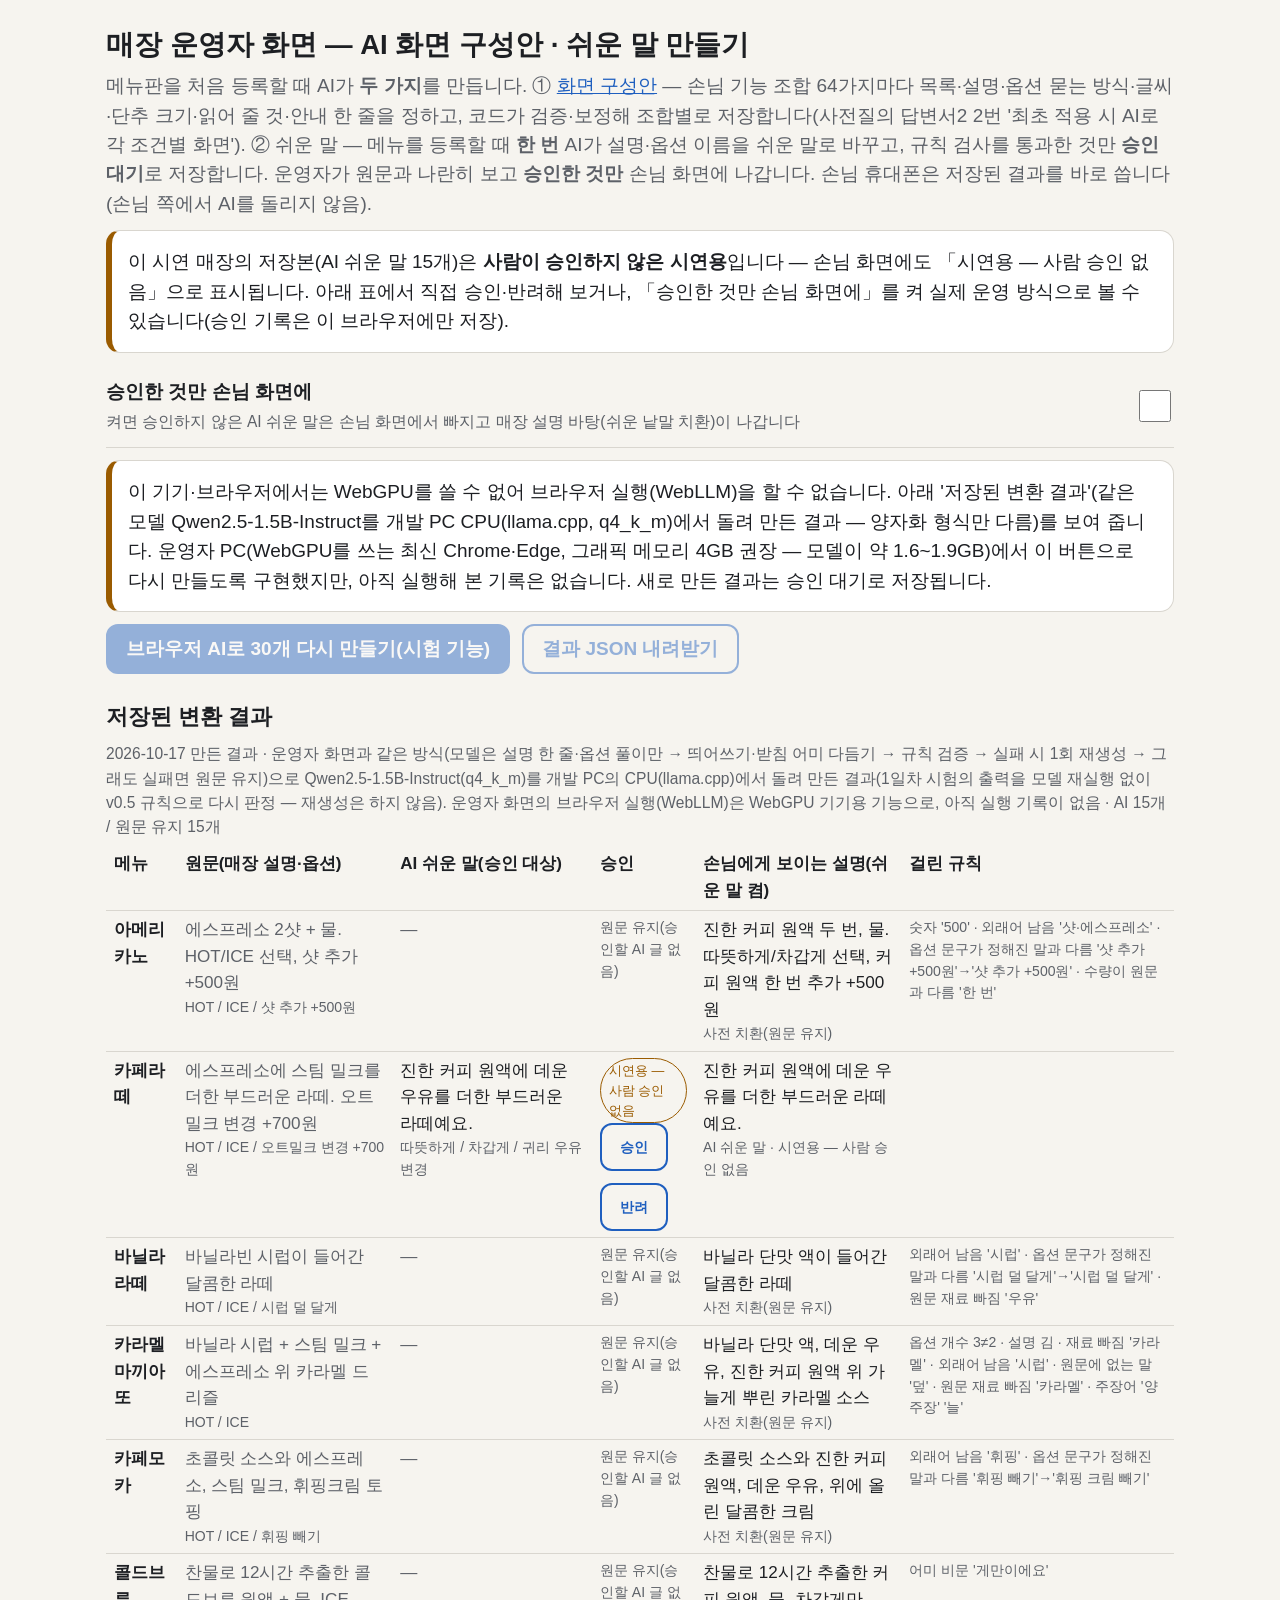
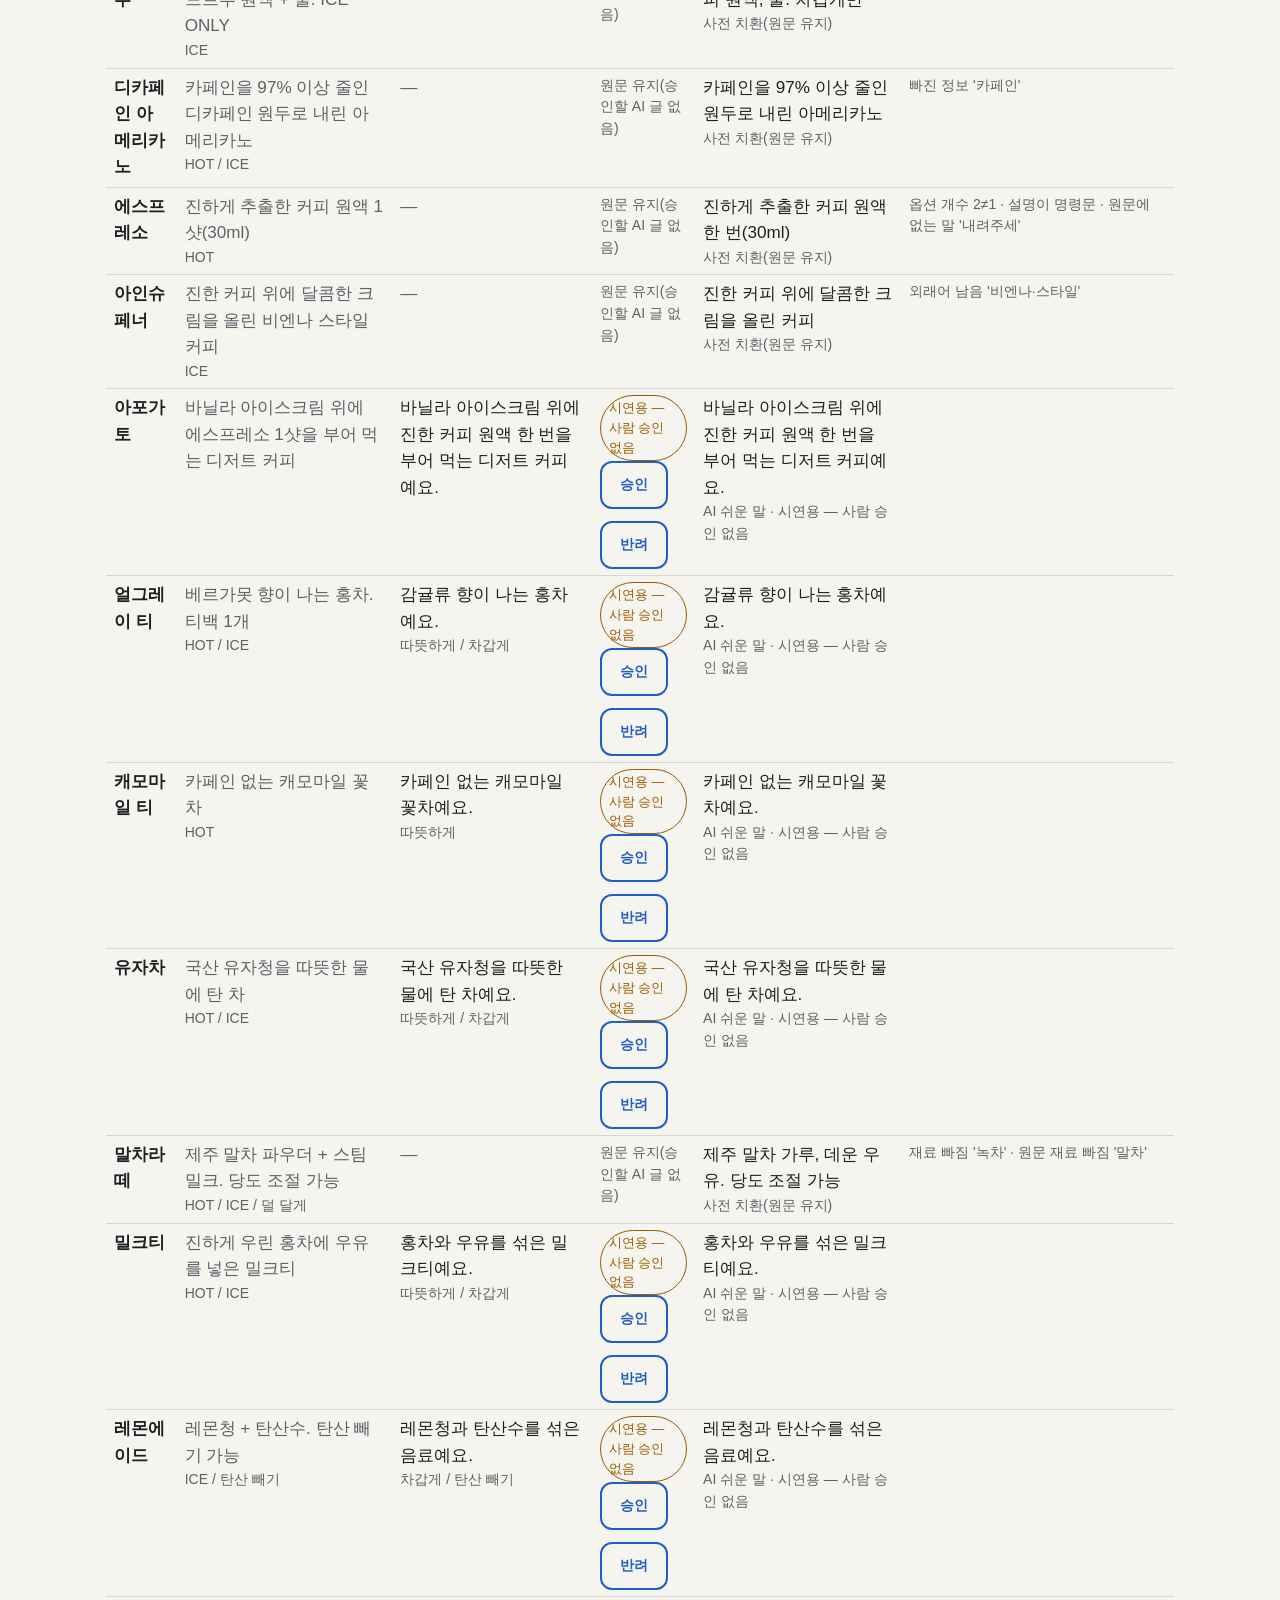
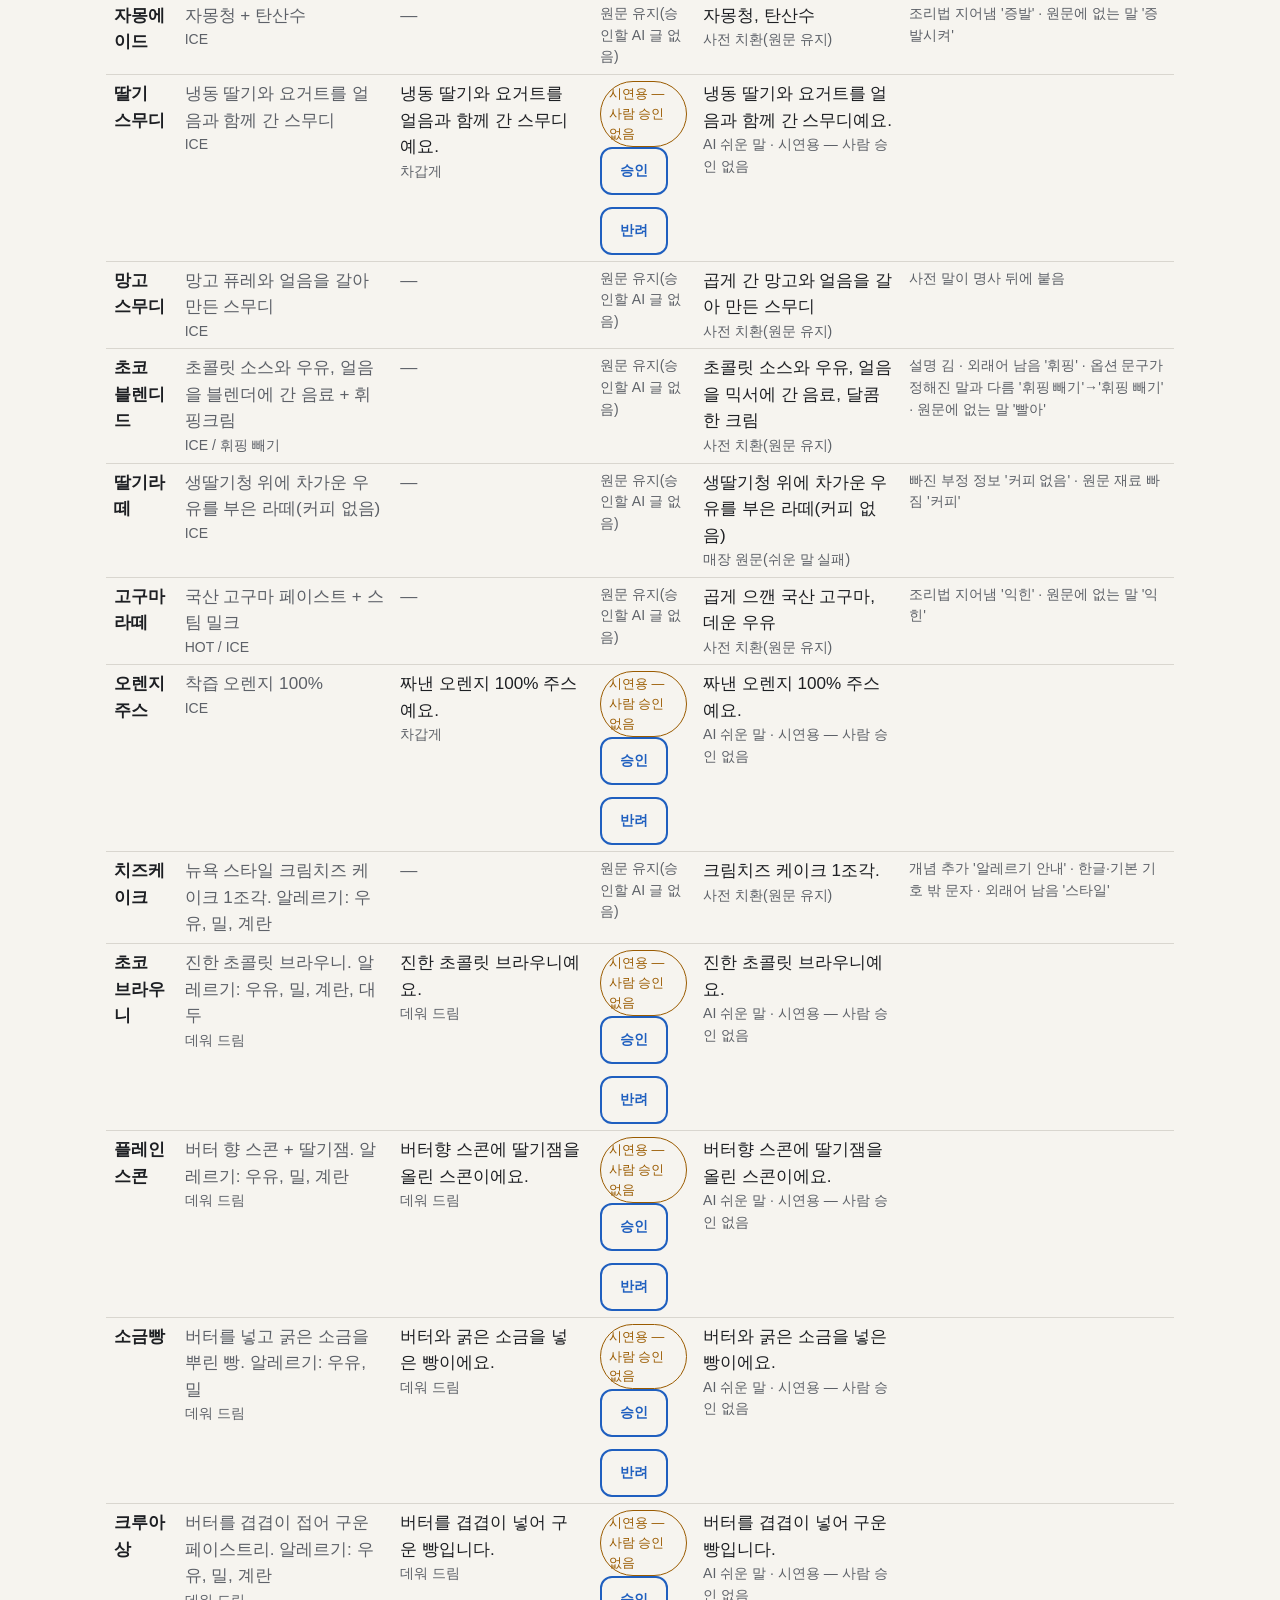
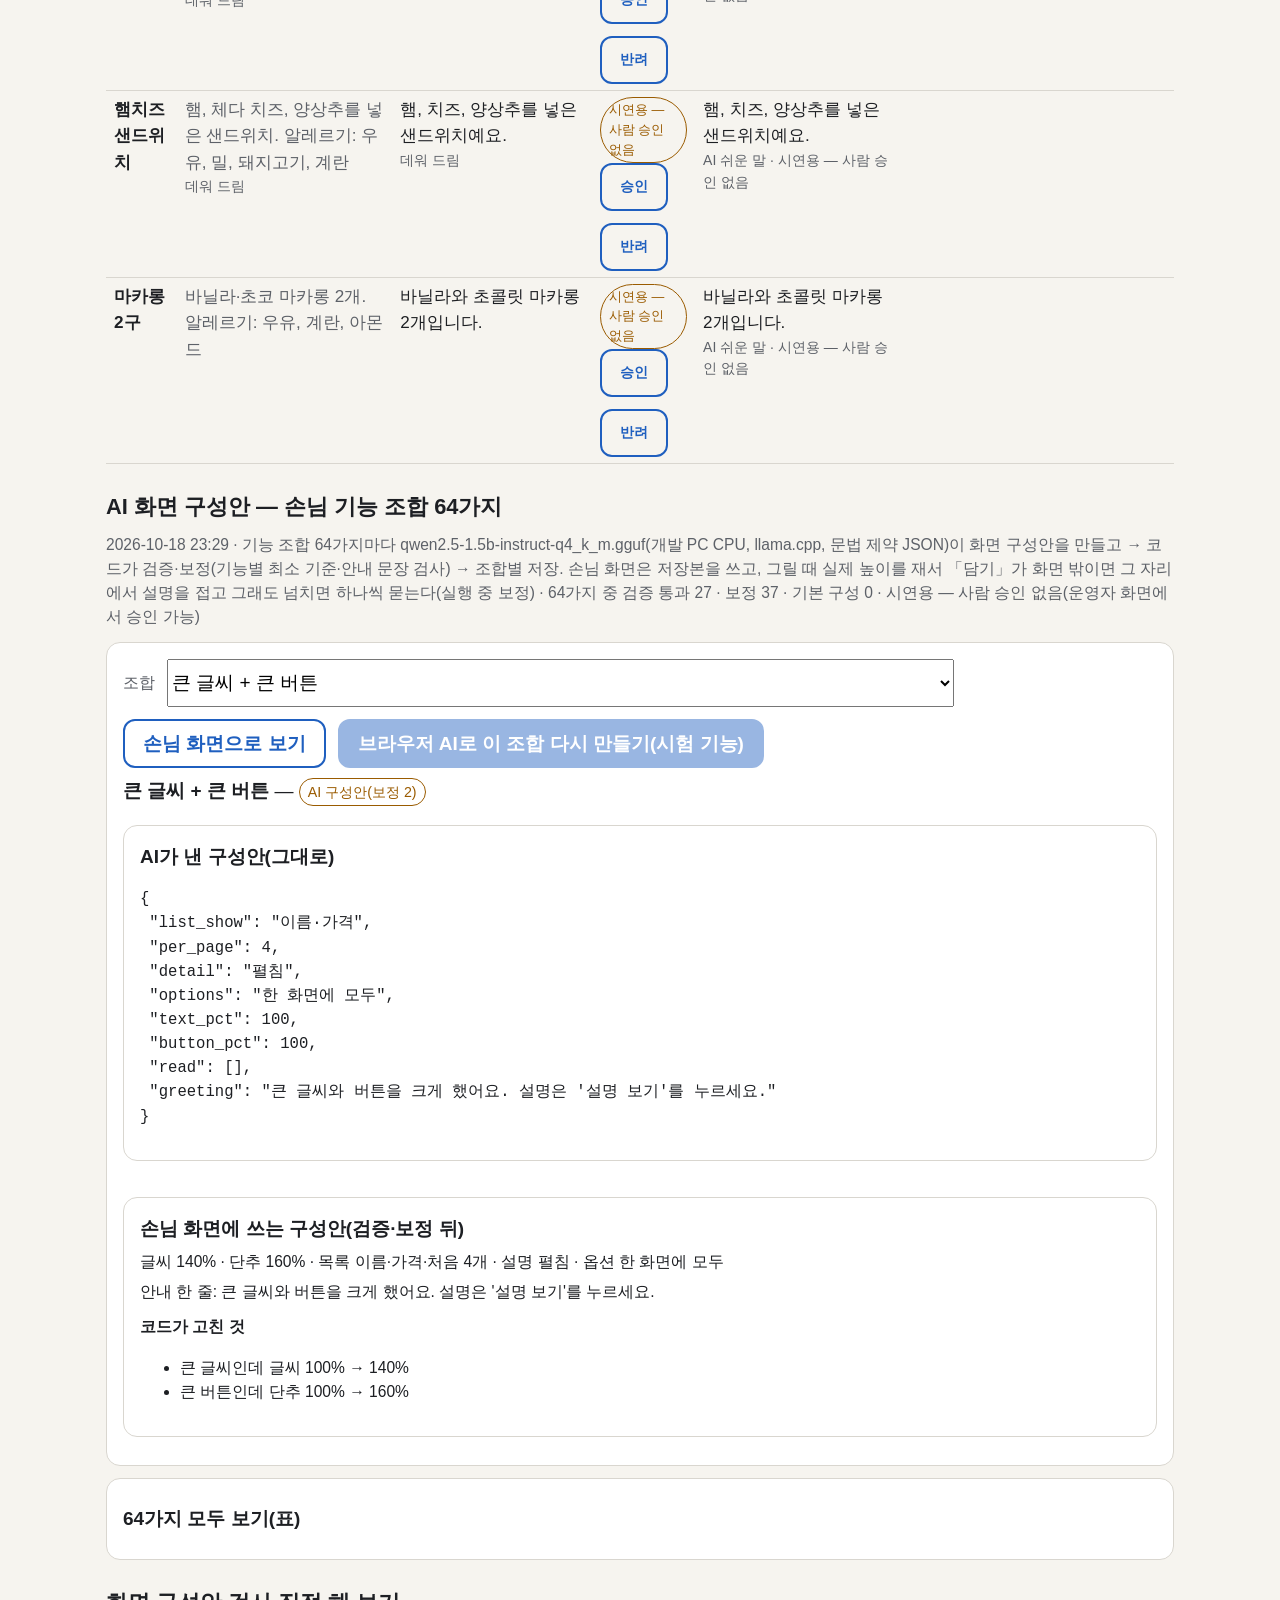
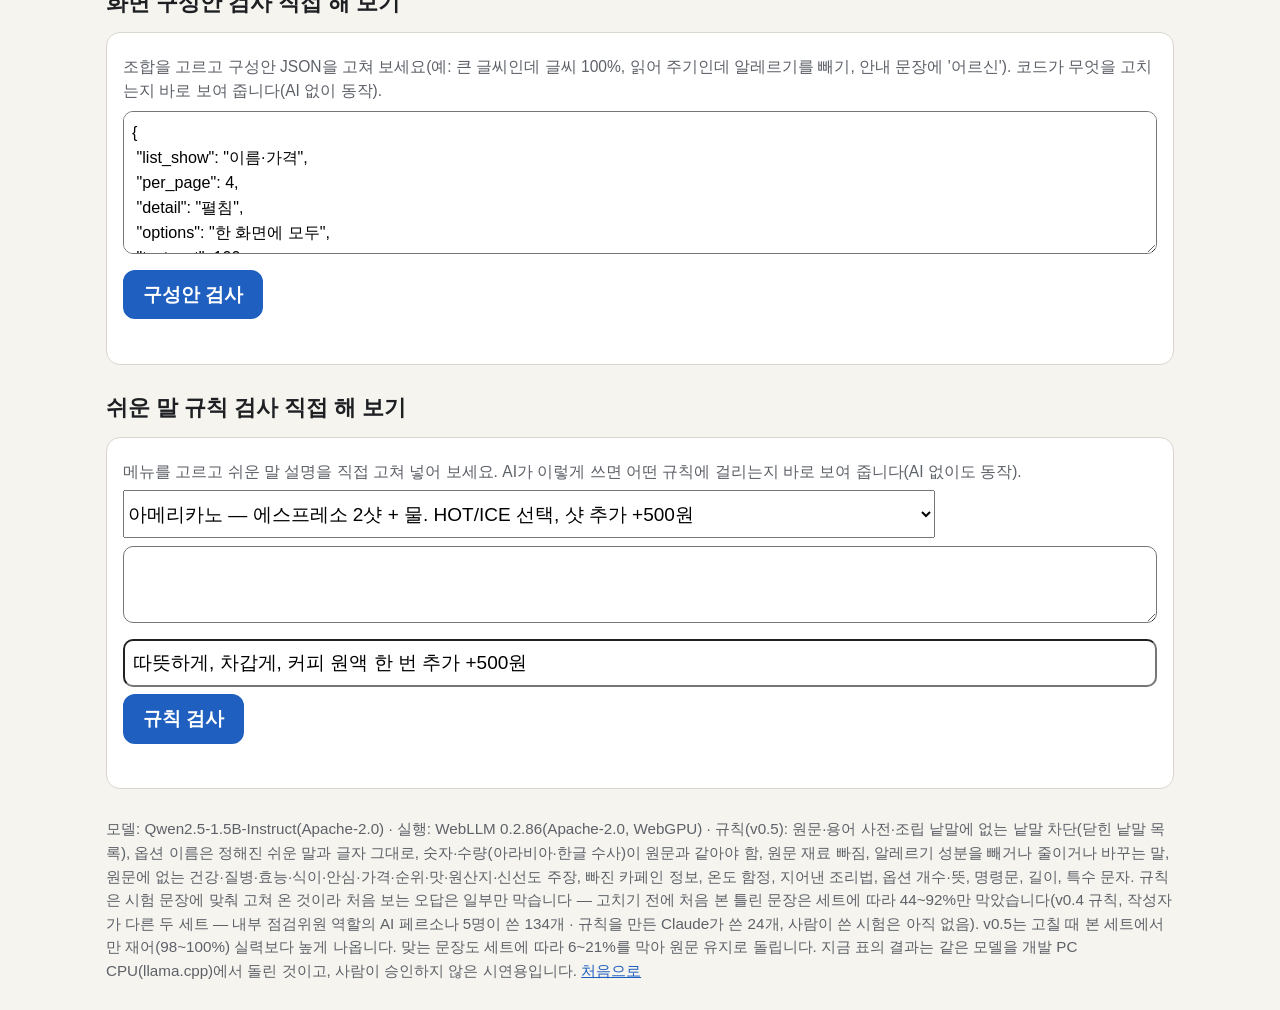
==== commit 897793dc: "v0.6.1: 목록 문구 '처음 보일 메뉴 N개'(운영자 표·보정 이유) · README에 처음 보는 가상 식당 메뉴판 구성안 시험 결과(같은 프롬프트 v3: 통과 21 · 고친 " ====
--- a/admin.html
+++ b/admin.html
@@ -166,7 +166,7 @@
 const labelOf = (codes) => codes.length ? codes.map((c) => CODE_KO[c]).join(" + ") : "기본 화면(기능 없음)";
 for (const c of allCombos()) comboSel.append(el("option", { value: comboKey(c) }, `${labelOf(c)}`));
 const codesOf = (key) => key === "기본" ? [] : key.split(".");
-const fmt = (p) => p ? `글씨 ${p.text_pct}% · 단추 ${p.button_pct}% · 목록 ${p.list_show}·한 쪽 ${p.per_page}개 · 설명 ${p.detail} · 옵션 ${p.options}${p.read && p.read.length ? " · 읽기 " + p.read.join("·") : ""}` : "—";
+const fmt = (p) => p ? `글씨 ${p.text_pct}% · 단추 ${p.button_pct}% · 목록 ${p.list_show}·처음 ${p.per_page}개 · 설명 ${p.detail} · 옵션 ${p.options}${p.read && p.read.length ? " · 읽기 " + p.read.join("·") : ""}` : "—";
 function showPlan(key, override) {
   const codes = codesOf(key);
   const row = override || (plans && plans.rows[key]) || null;
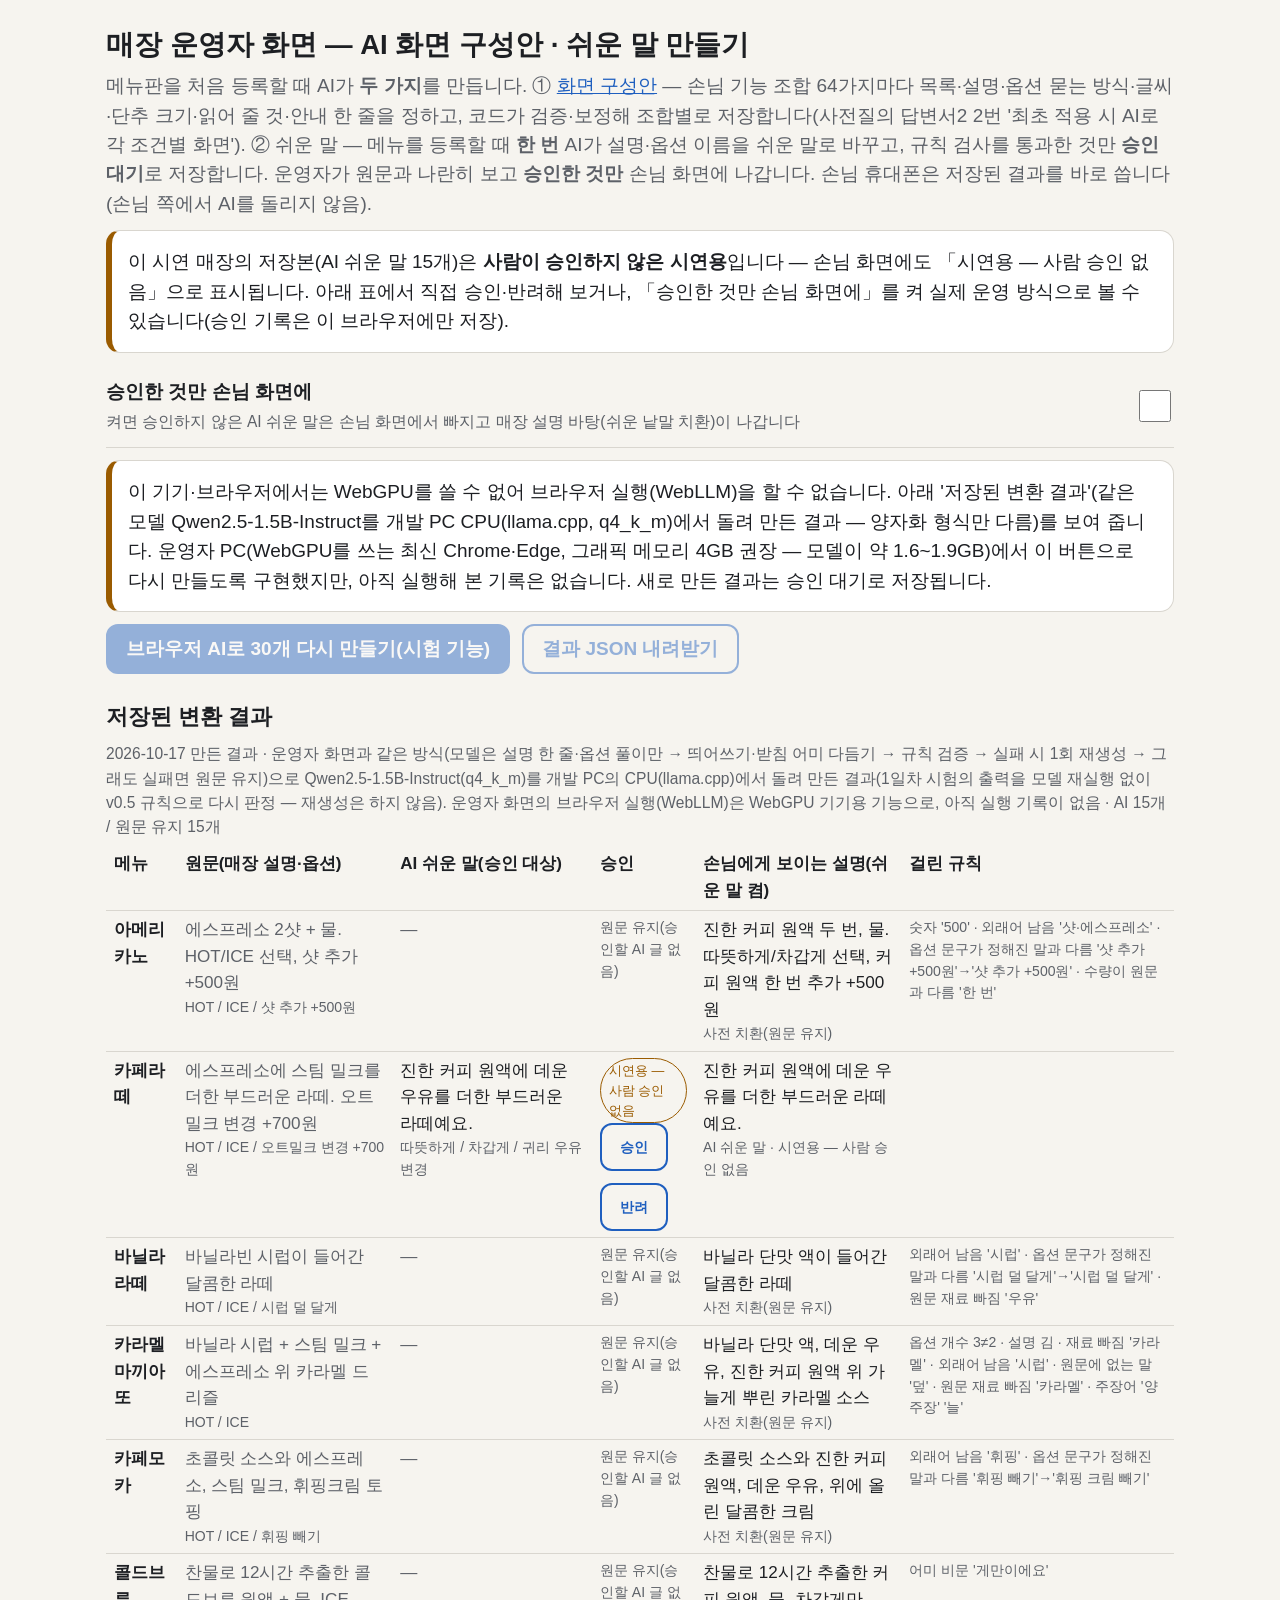
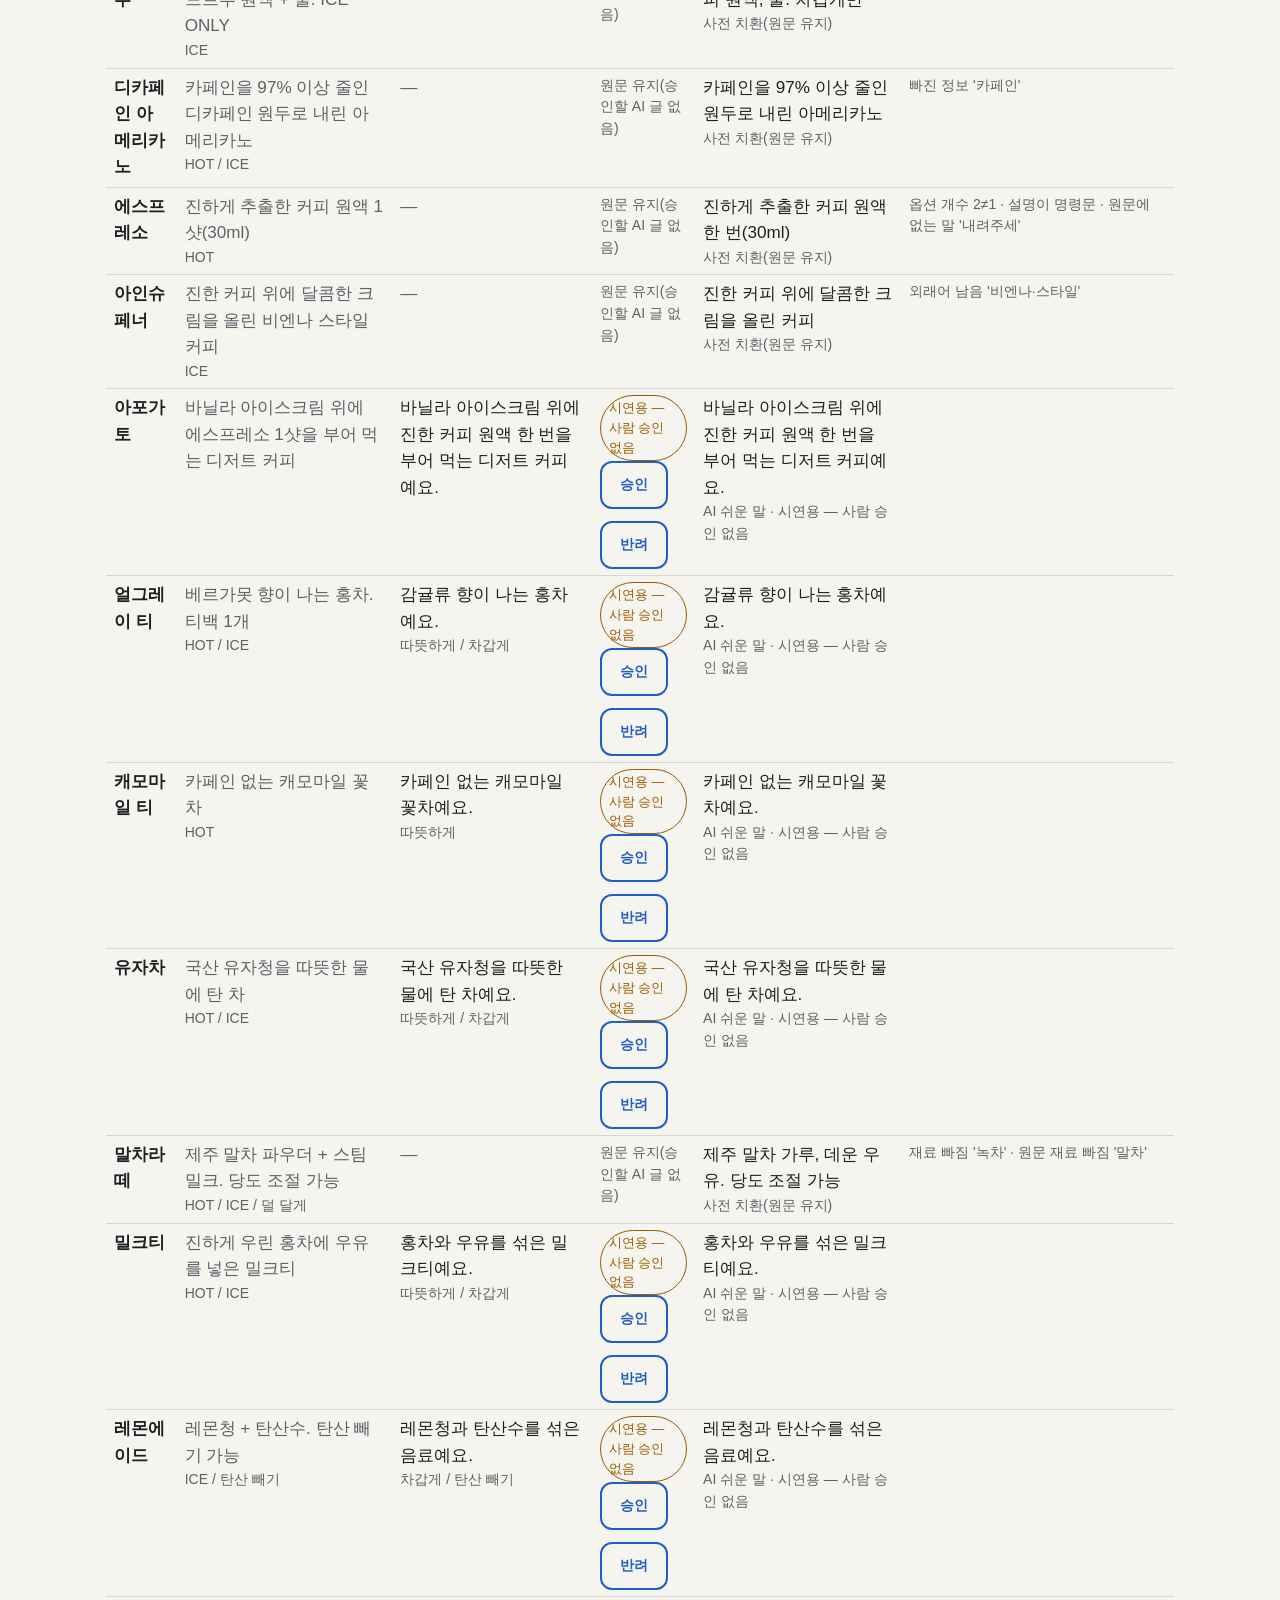
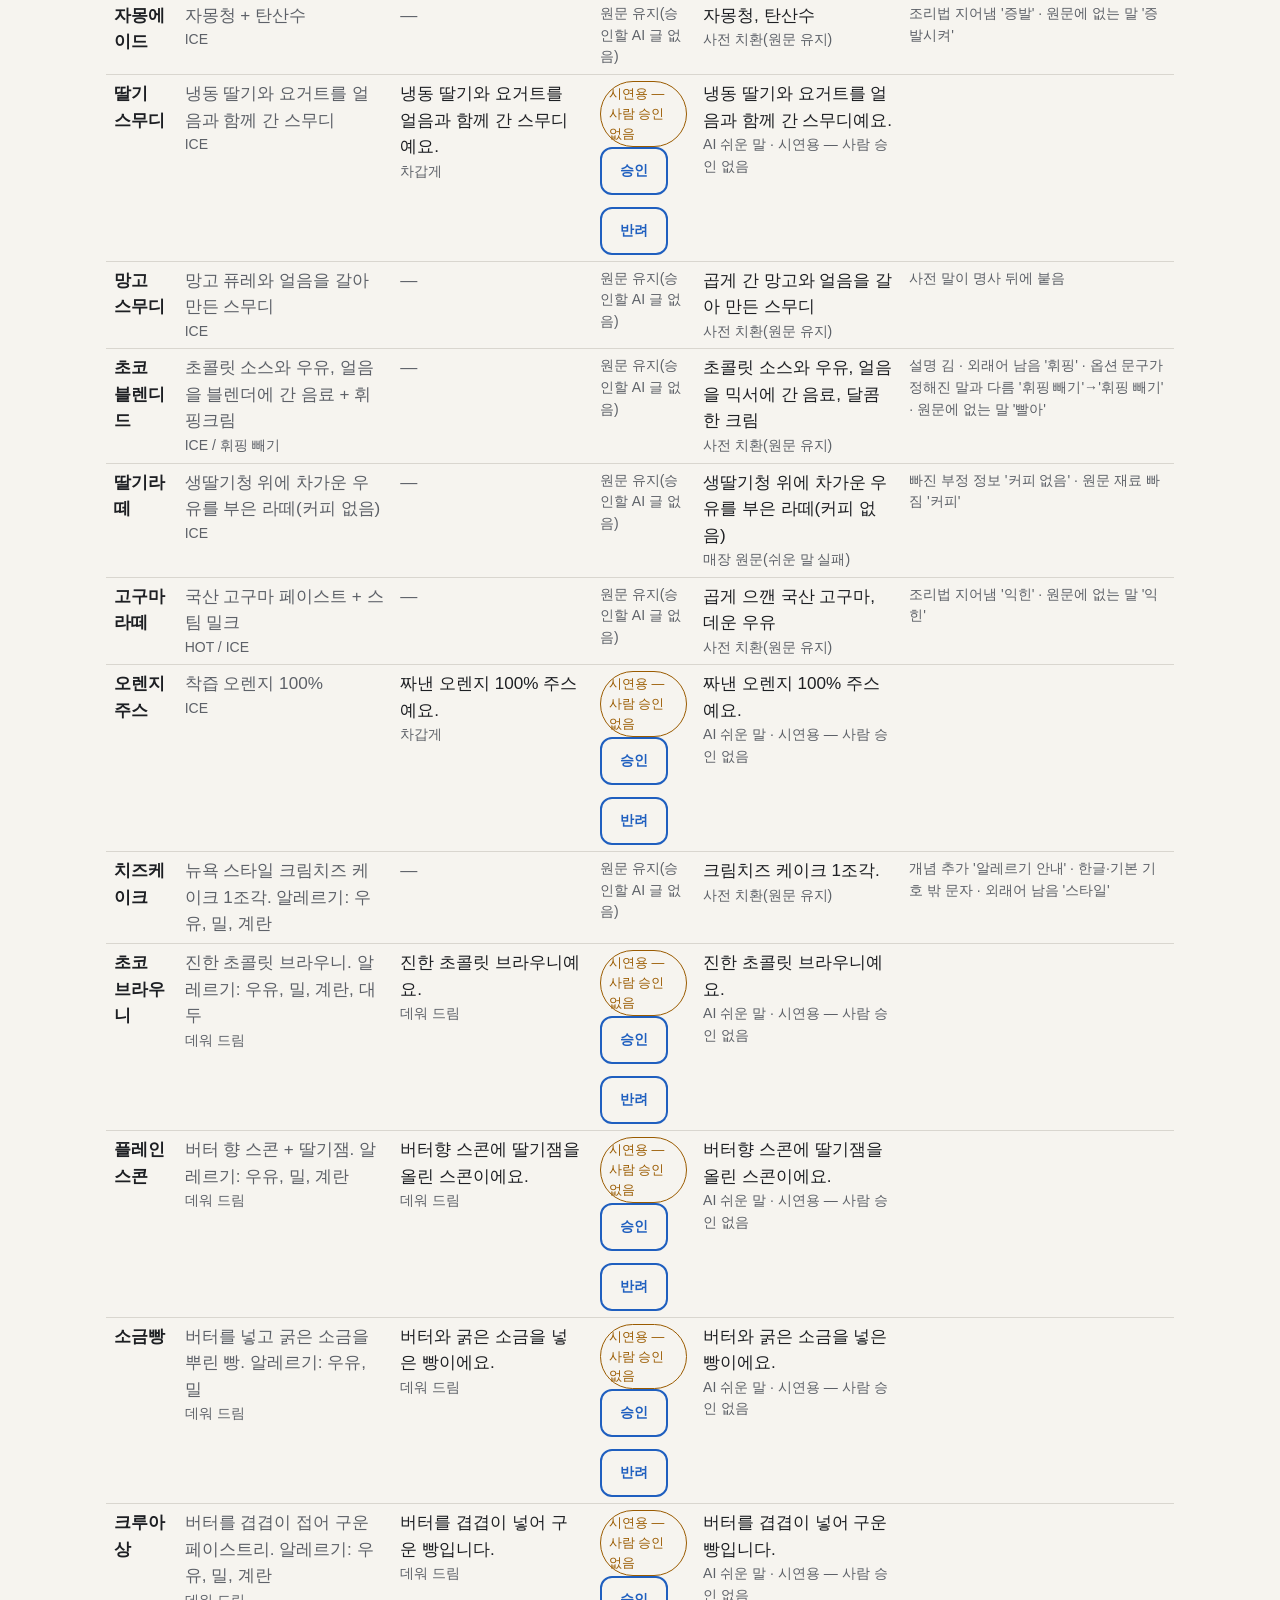
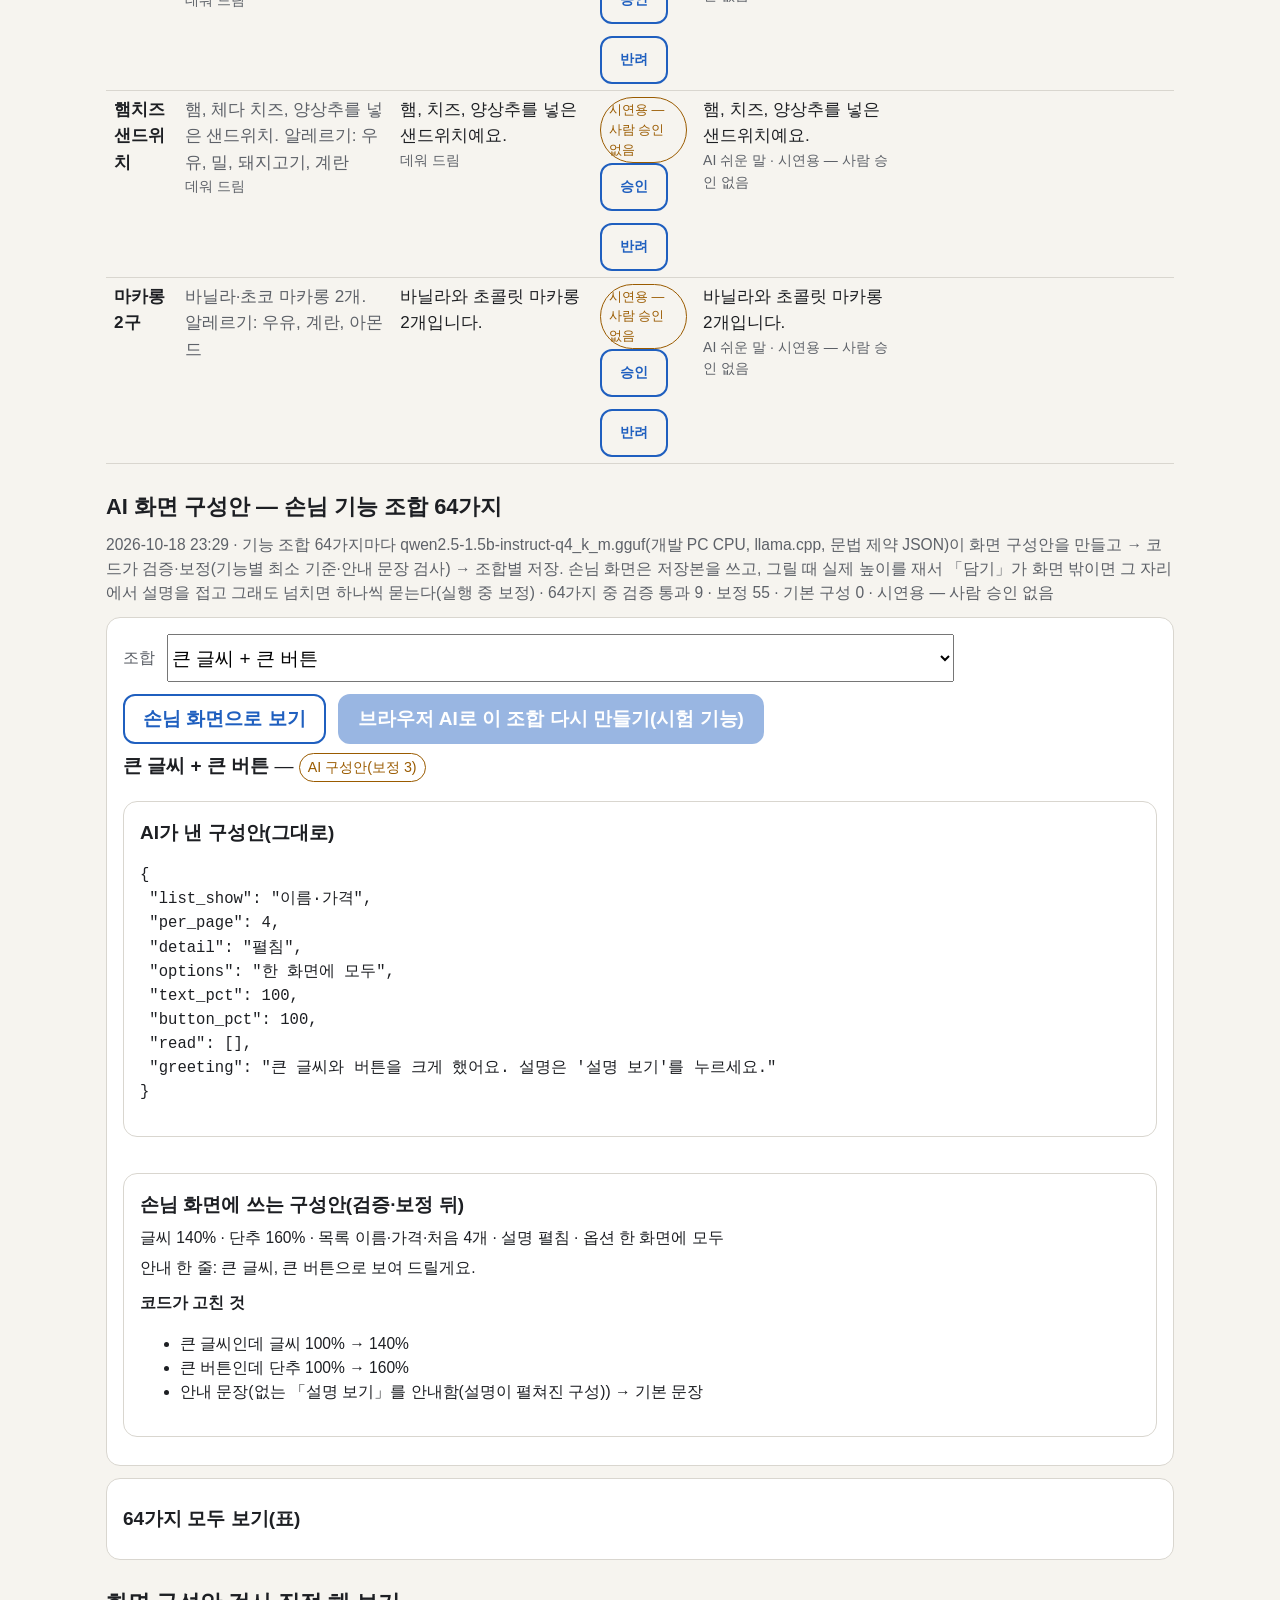
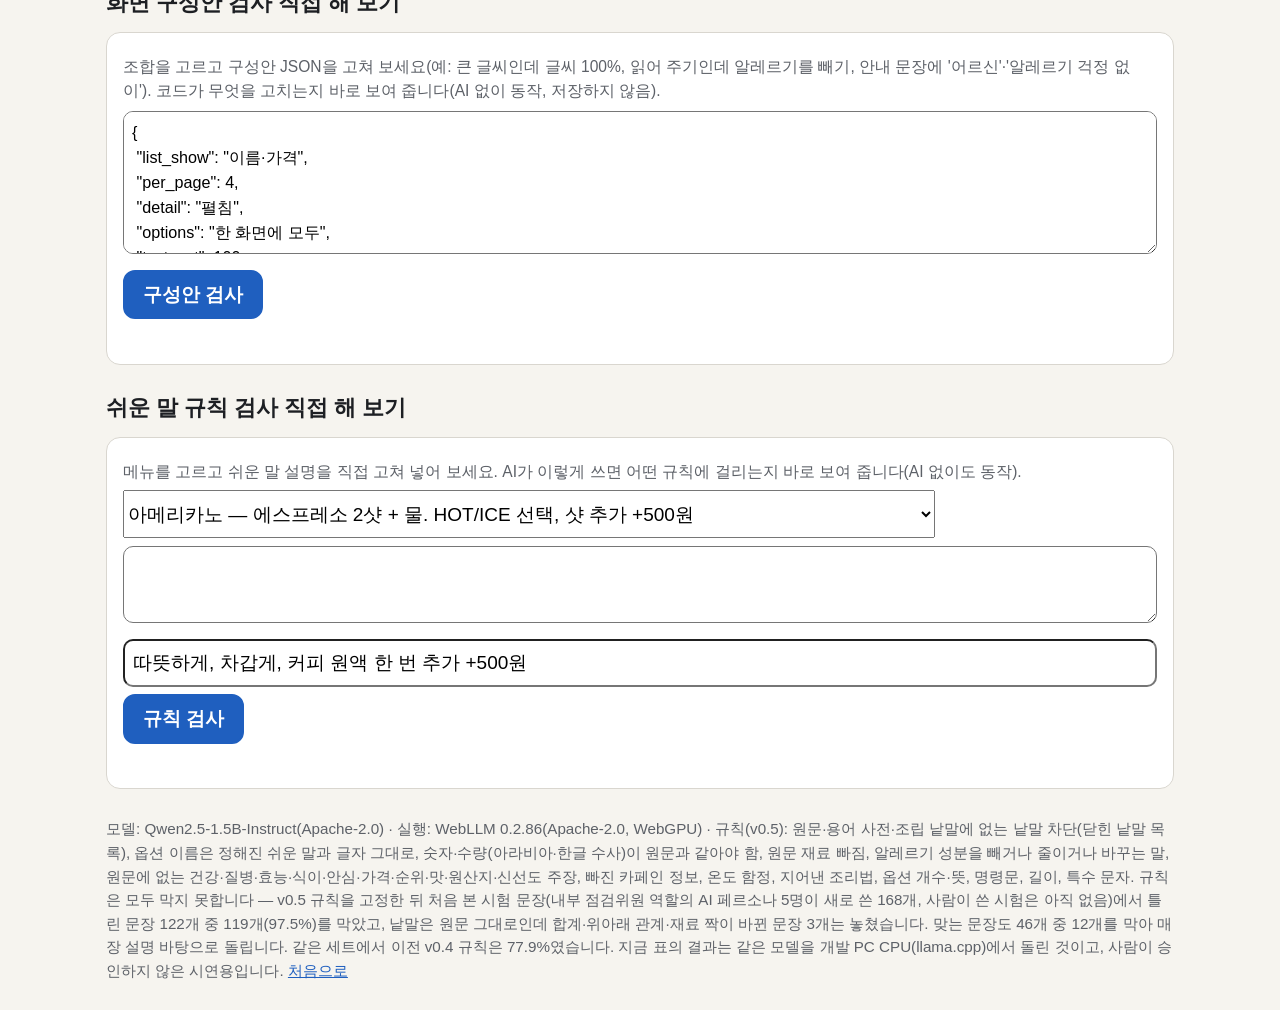
==== commit 426ccee8: "v0.7: 4차 내부 점검 반영 — 구성안 검증 강화(고르지 않은 기능은 그대로·안내 한 줄 검사), 쉬운 말이면 설명 펼침, 키오스크 같은 QR 한 건·경고 시 직원 확인 뒤 번" ====
--- a/admin.html
+++ b/admin.html
@@ -28,7 +28,7 @@
   <h2 id="plans">AI 화면 구성안 — 손님 기능 조합 64가지</h2>
   <p class="sub small" id="planhow"></p>
   <div class="card">
-    <div class="row"><label for="planCombo" class="sub small">조합</label><select id="planCombo" style="font:inherit; min-height:var(--btn-h)"></select>
+    <div class="row"><label for="planCombo" class="sub small">조합</label><select id="planCombo" style="font:inherit; min-height:var(--btn-h); max-width:100%"></select>
       <a id="planOpen" class="btn ghost" href="#" target="_blank" rel="noopener">손님 화면으로 보기</a>
       <button id="planRun" type="button" disabled>브라우저 AI로 이 조합 다시 만들기(시험 기능)</button></div>
     <div id="planView" class="live" aria-live="polite"></div>
@@ -38,21 +38,21 @@
   </details>
   <h2>화면 구성안 검사 직접 해 보기</h2>
   <div class="card">
-    <p class="sub small">조합을 고르고 구성안 JSON을 고쳐 보세요(예: 큰 글씨인데 글씨 100%, 읽어 주기인데 알레르기를 빼기, 안내 문장에 '어르신'). 코드가 무엇을 고치는지 바로 보여 줍니다(AI 없이 동작).</p>
-    <p><textarea id="planTry" rows="5" style="width:100%; font:inherit; font-size:0.85em; padding:8px; border-radius:10px"></textarea></p>
+    <p class="sub small">조합을 고르고 구성안 JSON을 고쳐 보세요(예: 큰 글씨인데 글씨 100%, 읽어 주기인데 알레르기를 빼기, 안내 문장에 '어르신'·'알레르기 걱정 없이'). 코드가 무엇을 고치는지 바로 보여 줍니다(AI 없이 동작, 저장하지 않음).</p>
+    <p><textarea id="planTry" aria-label="구성안 JSON(직접 고쳐 넣기)" rows="5" style="width:100%; font:inherit; font-size:0.85em; padding:8px; border-radius:10px"></textarea></p>
     <button id="planTryBtn" type="button">구성안 검사</button>
     <div id="planTryOut" class="live" aria-live="polite"></div>
   </div>
   <h2>쉬운 말 규칙 검사 직접 해 보기</h2>
   <div class="card">
     <p class="sub small">메뉴를 고르고 쉬운 말 설명을 직접 고쳐 넣어 보세요. AI가 이렇게 쓰면 어떤 규칙에 걸리는지 바로 보여 줍니다(AI 없이도 동작).</p>
-    <div class="row"><select id="pickItem" style="font:inherit; min-height:var(--btn-h)"></select></div>
-    <p><textarea id="tryDesc" rows="2" style="width:100%; font:inherit; padding:8px; border-radius:10px"></textarea></p>
-    <p><input id="tryOpts" style="width:100%; font:inherit; min-height:var(--btn-h); padding:0 8px; border-radius:10px" placeholder="옵션(쉼표로 나눔)"></p>
+    <div class="row"><select id="pickItem" aria-label="검사할 메뉴" style="font:inherit; min-height:var(--btn-h); max-width:100%"></select></div>
+    <p><textarea id="tryDesc" aria-label="쉬운 말 설명(직접 고쳐 넣기)" rows="2" style="width:100%; font:inherit; padding:8px; border-radius:10px"></textarea></p>
+    <p><input id="tryOpts" aria-label="옵션(쉼표로 나눔)" style="width:100%; font:inherit; min-height:var(--btn-h); padding:0 8px; border-radius:10px" placeholder="옵션(쉼표로 나눔)"></p>
     <button id="tryBtn" type="button">규칙 검사</button>
     <div id="tryOut" class="live" aria-live="polite"></div>
   </div>
-  <p class="foot">모델: Qwen2.5-1.5B-Instruct(Apache-2.0) · 실행: WebLLM 0.2.86(Apache-2.0, WebGPU) · 규칙(v0.5): 원문·용어 사전·조립 낱말에 없는 낱말 차단(닫힌 낱말 목록), 옵션 이름은 정해진 쉬운 말과 글자 그대로, 숫자·수량(아라비아·한글 수사)이 원문과 같아야 함, 원문 재료 빠짐, 알레르기 성분을 빼거나 줄이거나 바꾸는 말, 원문에 없는 건강·질병·효능·식이·안심·가격·순위·맛·원산지·신선도 주장, 빠진 카페인 정보, 온도 함정, 지어낸 조리법, 옵션 개수·뜻, 명령문, 길이, 특수 문자. 규칙은 시험 문장에 맞춰 고쳐 온 것이라 처음 보는 오답은 일부만 막습니다 — 고치기 전에 처음 본 틀린 문장은 세트에 따라 44~92%만 막았습니다(v0.4 규칙, 작성자가 다른 두 세트 — 내부 점검위원 역할의 AI 페르소나 5명이 쓴 134개 · 규칙을 만든 Claude가 쓴 24개, 사람이 쓴 시험은 아직 없음). v0.5는 고칠 때 본 세트에서만 재어(98~100%) 실력보다 높게 나옵니다. 맞는 문장도 세트에 따라 6~21%를 막아 원문 유지로 돌립니다. 지금 표의 결과는 같은 모델을 개발 PC CPU(llama.cpp)에서 돌린 것이고, 사람이 승인하지 않은 시연용입니다. <a href="index.html">처음으로</a></p>
+  <p class="foot">모델: Qwen2.5-1.5B-Instruct(Apache-2.0) · 실행: WebLLM 0.2.86(Apache-2.0, WebGPU) · 규칙(v0.5): 원문·용어 사전·조립 낱말에 없는 낱말 차단(닫힌 낱말 목록), 옵션 이름은 정해진 쉬운 말과 글자 그대로, 숫자·수량(아라비아·한글 수사)이 원문과 같아야 함, 원문 재료 빠짐, 알레르기 성분을 빼거나 줄이거나 바꾸는 말, 원문에 없는 건강·질병·효능·식이·안심·가격·순위·맛·원산지·신선도 주장, 빠진 카페인 정보, 온도 함정, 지어낸 조리법, 옵션 개수·뜻, 명령문, 길이, 특수 문자. 규칙은 모두 막지 못합니다 — v0.5 규칙을 고정한 뒤 처음 본 시험 문장(내부 점검위원 역할의 AI 페르소나 5명이 새로 쓴 168개, 사람이 쓴 시험은 아직 없음)에서 틀린 문장 122개 중 119개(97.5%)를 막았고, 낱말은 원문 그대로인데 합계·위아래 관계·재료 짝이 바뀐 문장 3개는 놓쳤습니다. 맞는 문장도 46개 중 12개를 막아 매장 설명 바탕으로 돌립니다. 같은 세트에서 이전 v0.4 규칙은 77.9%였습니다. 지금 표의 결과는 같은 모델을 개발 PC CPU(llama.cpp)에서 돌린 것이고, 사람이 승인하지 않은 시연용입니다. <a href="index.html">처음으로</a></p>
 </main>
 <script type="module">
 import { loadStore, viewItem, reviewOf, saveReview, el } from "./js/common.js";
@@ -166,6 +166,8 @@
 const labelOf = (codes) => codes.length ? codes.map((c) => CODE_KO[c]).join(" + ") : "기본 화면(기능 없음)";
 for (const c of allCombos()) comboSel.append(el("option", { value: comboKey(c) }, `${labelOf(c)}`));
 const codesOf = (key) => key === "기본" ? [] : key.split(".");
+// v0.7: 또렷한 색 조합은 또렷한 색만 뺀 조합의 저장 구성과 같아야 함(검증의 sibling)
+const siblingOf = (codes) => (codes.includes("HC") && plans && plans.rows[comboKey(codes.filter((c) => c !== "HC"))]) ? plans.rows[comboKey(codes.filter((c) => c !== "HC"))].plan : null;
 const fmt = (p) => p ? `글씨 ${p.text_pct}% · 단추 ${p.button_pct}% · 목록 ${p.list_show}·처음 ${p.per_page}개 · 설명 ${p.detail} · 옵션 ${p.options}${p.read && p.read.length ? " · 읽기 " + p.read.join("·") : ""}` : "—";
 function showPlan(key, override) {
   const codes = codesOf(key);
@@ -193,9 +195,10 @@
 document.getElementById("planTryBtn").onclick = () => {
   const out = document.getElementById("planTryOut");
   let raw = null; try { raw = JSON.parse(document.getElementById("planTry").value); } catch (e) { raw = null; }
-  const r = validatePlan(raw, codesOf(comboSel.value), summary);
-  out.replaceChildren(el("div", { class: "card " + (r.fixes.length ? "allergy" : "") }, el("b", {}, r.verdict), el("p", { class: "small" }, fmt(r.plan)),
-    r.fixes.length ? el("ul", { class: "small" }, ...r.fixes.map((f) => el("li", {}, f))) : el("p", { class: "small" }, "고칠 것 없음 — 이대로 저장됩니다")));
+  const r = validatePlan(raw, codesOf(comboSel.value), summary, siblingOf(codesOf(comboSel.value)));
+  // v0.7(4차 내부 점검 C·D): 사람이 넣은 JSON을 'AI 구성안'으로 부르지 않고, 저장하지 않는다는 것을 그대로
+  out.replaceChildren(el("div", { class: "card " + (r.fixes.length ? "allergy" : "") }, el("b", {}, r.verdict.replace(/^AI 구성안/, "입력한 구성안")), el("p", { class: "small" }, fmt(r.plan)),
+    r.fixes.length ? el("ul", { class: "small" }, ...r.fixes.map((f) => el("li", {}, f))) : el("p", { class: "small" }, "고칠 것 없음(검사만 — 저장하지 않음)")));
 };
 document.getElementById("planRun").disabled = !adapter;
 document.getElementById("planRun").onclick = async () => {
@@ -208,7 +211,7 @@
     msgs.push({ role: "user", content: planUserMessage(summary, codes) });
     const r = await engine.chat.completions.create({ messages: msgs, response_format: { type: "json_object", schema: JSON.stringify(PLAN_SCHEMA) }, temperature: 0.3, max_tokens: 220 });
     let raw = null; try { raw = JSON.parse(r.choices[0].message.content); } catch (e) { raw = null; }
-    const v = validatePlan(raw, codes, summary);
+    const v = validatePlan(raw, codes, summary, siblingOf(codes));
     showPlan(key, { raw, plan: v.plan, fixes: v.fixes, verdict: v.verdict + " · 브라우저 실행(저장 안 함)" });
   } catch (e) { document.getElementById("planView").prepend(el("p", { class: "sub" }, "브라우저 AI 실행 실패: " + (e && e.message ? e.message : e))); }
   btn.disabled = false;
--- a/css/app.css
+++ b/css/app.css
@@ -127,3 +127,16 @@
 .hero { font-size: 1.08em; line-height: 1.6; }
 .hero-btn { min-height: calc(var(--btn-h) * 1.4); font-size: 1.05em; }
 details > summary { cursor: pointer; min-height: var(--btn-h); display: flex; align-items: center; }
+/* v0.7(4차 내부 점검) — 주문 번호 줄바꿈(B·E: 번호 글이 잘림) · 키오스크 큰 번호 · 눌린 선택 단추의 초점 이중색(A) · 시연 소식 숨김(E) · 단추 글 낱말 단위 줄바꿈(E) · 두 기기 직원 호출 큰 글 */
+.issued { white-space: normal; font-weight: 700; margin: 0.6em 0; }
+.issued .no { display: block; font-size: 1.8em; font-weight: 800; }
+.steps { margin: 0.4em 0 0.6em; padding-left: 1.4em; font-weight: 700; }
+.steps li { margin: 0.2em 0; }
+.kiosk-no { font-size: 40px; font-weight: 800; letter-spacing: 2px; margin: 6px 0; }
+.choice button[aria-pressed="true"]:focus-visible { box-shadow: inset 0 0 0 3px var(--accent), 0 0 0 8px #000; }
+.p-hc .choice button[aria-pressed="true"]:focus-visible { box-shadow: inset 0 0 0 3px var(--accent), 0 0 0 8px #fff; }
+.demonews[hidden] { display: none; }
+button, .btn { word-break: keep-all; overflow-wrap: anywhere; }
+.staffnote.big b { font-size: 1.3em; }
+.staffnote { word-break: keep-all; overflow-wrap: anywhere; }
+.staffnote.big p:first-of-type { font-size: 1.1em; font-weight: 700; }
